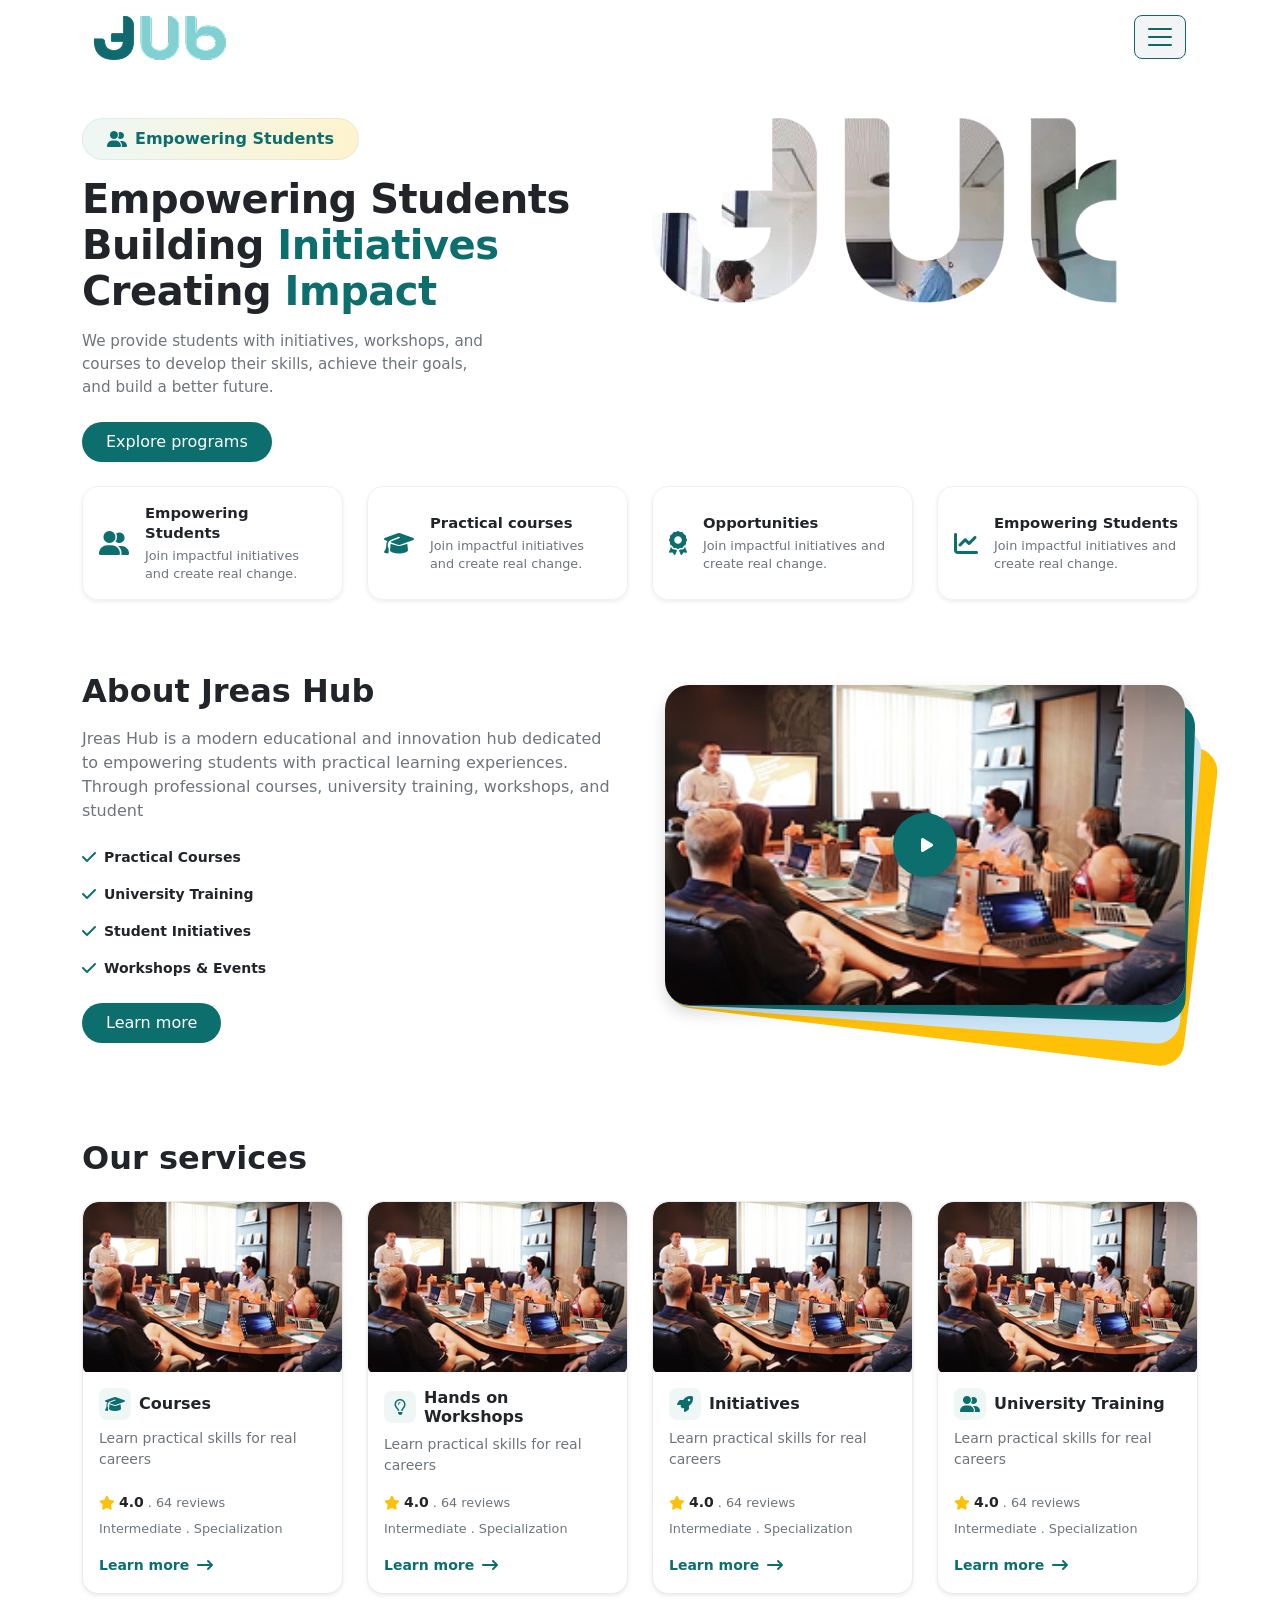
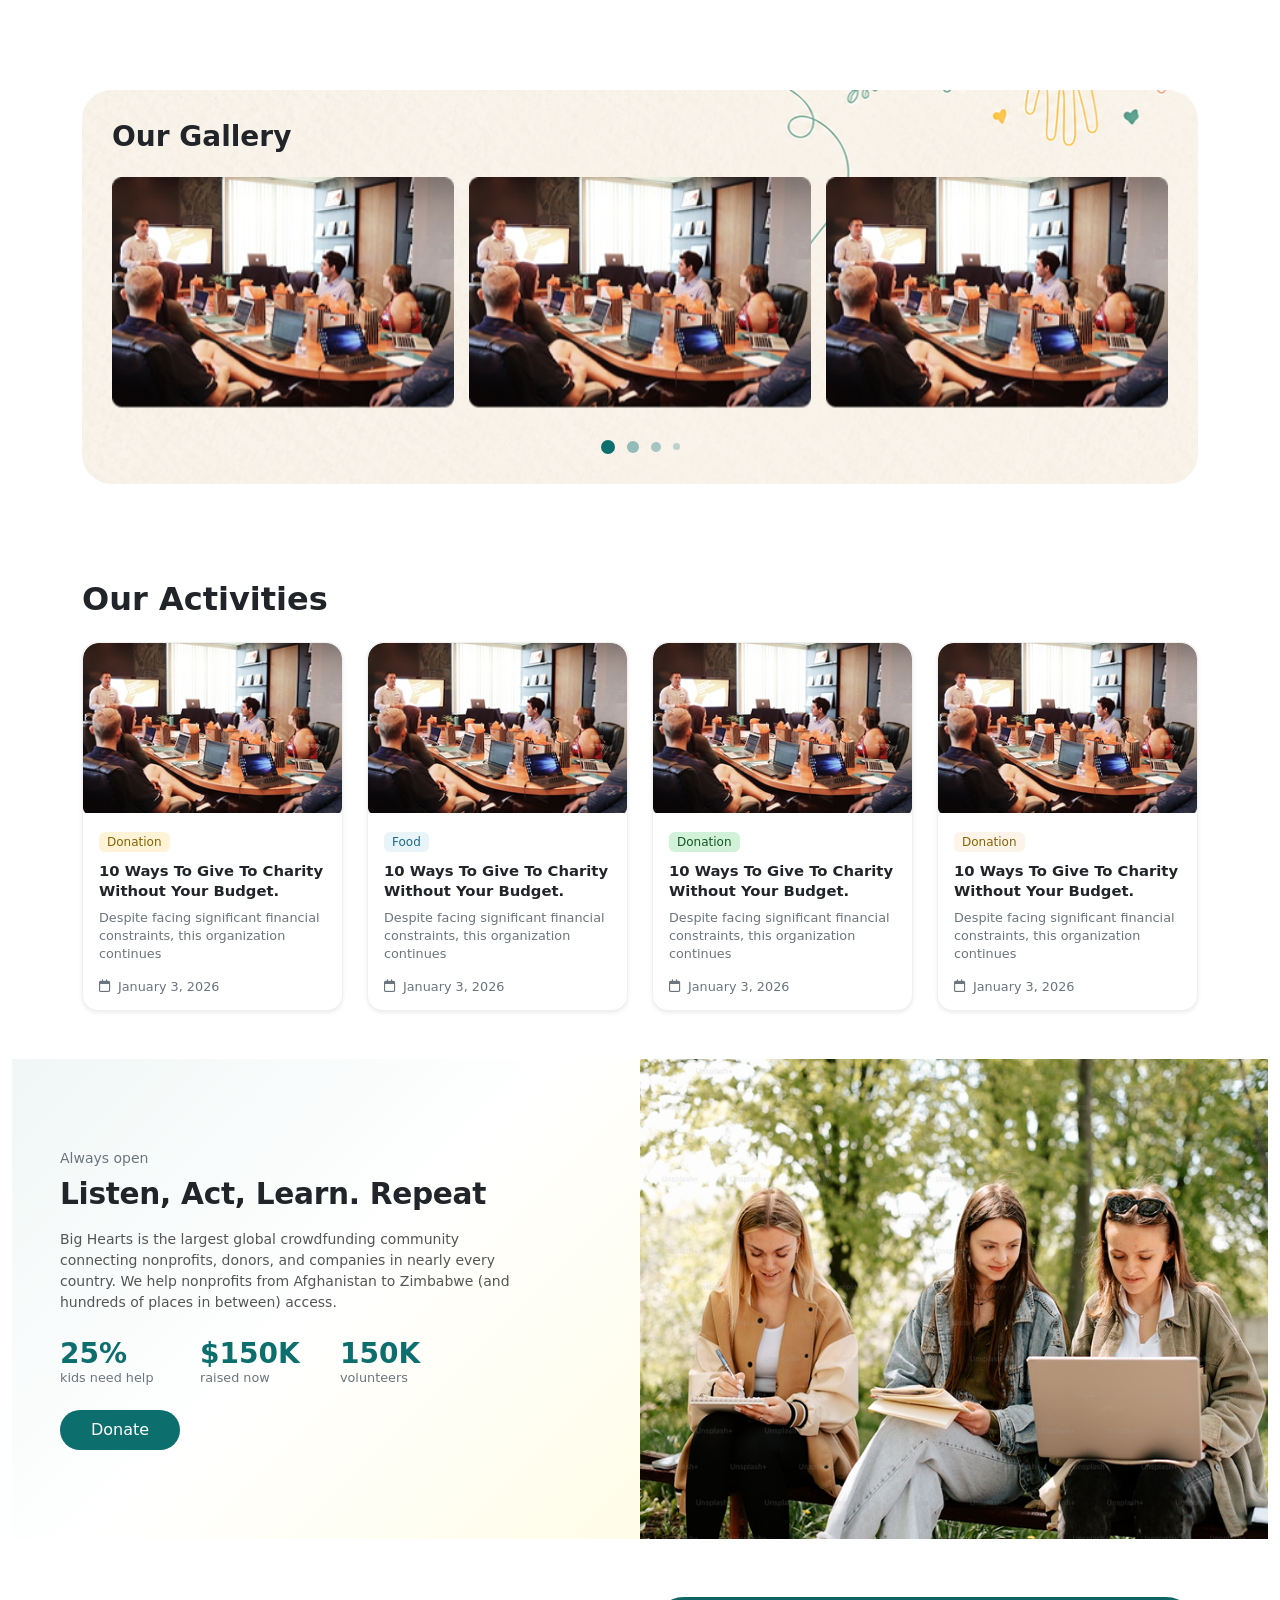
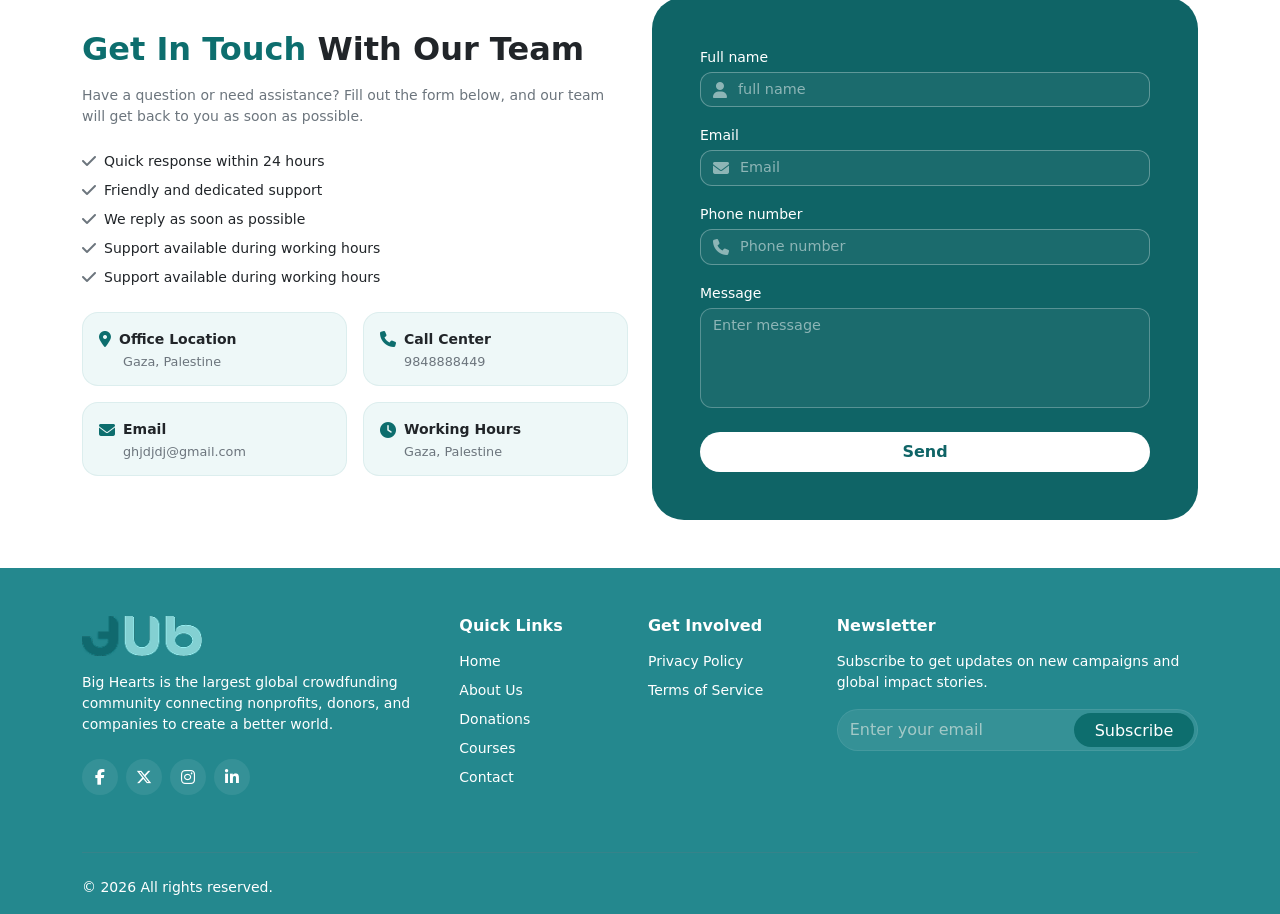
==== index.html @ 2fe85403 "last update now" ====
<!Doctype html>
<html>

<head>
	<title>JreasHub</title>
    <meta charset="utf-8">
    <link rel="stylesheet" href="https://cdnjs.cloudflare.com/ajax/libs/font-awesome/6.5.1/css/all.min.css" />
     <meta name="viewport"  content="width=device-width, initial-scale=1">
    <link rel="stylesheet" href="assets/css/bootstrap.min.css" type="text/css">
    	<link rel="stylesheet" href="assets/css/owl.carousel.min.css" type="text/css">

	<link rel="stylesheet" href="assets/css/style.css" type="text/css">

</head>

<body>
  <!-- back to top button-->
	<a class="backTop" href="##">
		<i class="fas fa-arrow-up"></i>
	</a>
  <!-- header Section -->
  <section class="header fixed-top ">
     <div class="container">
        <nav class="navbar navbar-expand-xxl navbar-dark">
          <div class="container-fluid">
            <a class="navbar-brand" href="index.html">
              <img src="assets/img/5 3.png" alt=""  class="d-inline-block align-text-top">
            </a>
            <button class="navbar-toggler" type="button" aria-label="Toggle navigation">
              <span class="navbar-toggler-icon"></span>
            </button>
            <div class="collapse navbar-collapse" id="navbarsExampleXxl">
              <ul class="navbar-nav m-auto mb-2 mb-xl-0">
                <li class="nav-item">
                  <a class="nav-link active" aria-current="page" href="index.html">Home</a>
                </li>
                <li class="nav-item">
                  <a class="nav-link" href="Donation.html">Donation</a>
                </li>
                <li class="nav-item dropdown">
                  <a 
                    class="nav-link dropdown-toggle custom-dropdown-toggle text-dark" 
                    href="#" 
                    id="servicesDropdown" 
                    role="button" 
                    data-bs-toggle="dropdown" 
                    aria-expanded="false"
                  >
                    Services
                    <i class="fa-solid fa-chevron-down ms-1 dropdown-icon" style="font-size: 0.8em;"></i>  
                  </a>
                  <ul class="dropdown-menu custom-dropdown-menu border-0 shadow-sm rounded-3" aria-labelledby="servicesDropdown">
                    <li><a class="dropdown-item py-2 px-3" href="cources.html">Courses</a></li>
                    <li><a class="dropdown-item py-2 px-3" href="workshops.html">Workshops</a></li>
                    <li><a class="dropdown-item py-2 px-3" href="university-training.html">University Training</a></li>
                    <li><a class="dropdown-item py-2 px-3" href="Initiatives.html">Initiatives</a></li>
                  </ul>
                </li>
                <li class="nav-item">
                  <a class="nav-link" href="About.html">About Us</a>
                </li>
                <li class="nav-item">
                  <a class="nav-link" href="Contact.html">Contact</a>
                </li>
              
              </ul>
              <div class=" nav-icon d-flex align-items-center justify-content-center gap-3">
        
                <div class="search-container position-relative d-flex align-items-center">
                  <input type="text" class="search-input-field form-control rounded-pill ps-3 pe-4" id="searchInputField" placeholder="Search...">
                  
                  <button class="search-action-btn border-0 shadow-none" id="searchTriggerBtn" type="button" aria-label="Search">
                    <i class="fa-solid fa-magnifying-glass"></i>
                  </button>
                </div>

                  <!-- lan -->
                  <div class="dropdown language-dropdown">
                    <button class="lang-action-btn border-0 shadow-none dropdown-toggle" type="button" id="languageDropdown" data-bs-toggle="dropdown" aria-expanded="false" aria-label="Change Language">
                      <i class="fa-solid fa-globe"></i>
                    </button>
                    <ul class="dropdown-menu custom-lang-menu border-0 shadow-sm rounded-3 mt-2" aria-labelledby="languageDropdown">
                      <li><a class="dropdown-item py-1 px-2 fs-9" href="#">English</a></li>
                      <li><a class="dropdown-item py-1 px-2 fs-9" href="#">العربية</a></li>
                    </ul>
                  </div>
                  <!-- login/signup -->
                  <a href="#" class="d-flex align-items-center gap-2 text-decoration-none text-dark ms-1 me-2">
                    <img src="assets/img/Ellipse 1.png" alt="User Profile" class="rounded-circle object-fit-cover" >
                    <span class="fw-medium small">Sign in</span>
                  </a>

                  <!-- (Donate Button) -->
                  <a href="#" class="btn btn-teal px-4 py-2 rounded-pill fw-medium">
                    Donate
                  </a>

                </div>
            </div>
          </div>
        </nav>
     </div>
  </section>
  <!-- header Section -->
  <!-- hero Section -->
  <section class="HeroSection" id="home">
    <div class="container mt-5">
      <div class="row">
          <div class="col-md-6">
            <div class="custom-badge d-inline-flex align-items-center gap-2 px-4 py-2 rounded-pill">
              <i class="fa-solid fa-user-group"></i>
              <span class="fw-semibold text-teal fs-6">Empowering Students</span>
            </div> 
            <h1 class="hero-title fw-bold text-dark mb-3 mt-3">
          Empowering Students <br />
          Building <span class="text-teal">Initiatives</span> <br />
          Creating <span class="text-teal">Impact</span>
        </h1> 
        <p class="hero-text text-muted mb-4 pe-lg-4">
          We provide students with initiatives, workshops, and courses to develop their skills, achieve their goals, and build a better future.
        </p>
        <a href="#" class="btn btn-teal px-4 py-2 rounded-pill fw-medium">
          Explore programs
        </a>
          </div>
          <div class="col-md-6">
            <img src="assets/img/imgHero.png" alt="" class="img-fluid">
          </div>
      </div>
    </div>
  </section>
  <!-- hero Section -->
  <!-- features -->
  <section class="features">
    <div class="container py-4">
      <div class="row">
        
        <!-- Card 1 -->
        <div class="col-12 col-sm-6 col-lg-3">
          <div class="feature-card d-flex align-items-center p-3 rounded-4 shadow-sm h-100">
            <div class="icon-wrapper me-3">
              <i class="fa-solid fa-user-group text-teal fs-4"></i>
            </div>
            <div>
              <h6 class="fw-bold mb-1 card-title text-dark">Empowering Students</h6>
              <p class="text-muted small mb-0 card-desc">Join impactful initiatives and create real change.</p>
            </div>
          </div>
        </div>

        <!-- Card 2 -->
        <div class="col-12 col-sm-6 col-lg-3">
          <div class="feature-card d-flex align-items-center p-3 rounded-4  shadow-sm h-100">
            <div class="icon-wrapper me-3">
              <i class="fa-solid fa-graduation-cap text-teal fs-4"></i>
            </div>
            <div>
              <h6 class="fw-bold mb-1 card-title text-dark">Practical courses</h6>
              <p class="text-muted small mb-0 card-desc">Join impactful initiatives and create real change.</p>
            </div>
          </div>
        </div>

        <!-- Card 3 -->
        <div class="col-12 col-sm-6 col-lg-3">
          <div class="feature-card d-flex align-items-center p-3 rounded-4  shadow-sm h-100">
            <div class="icon-wrapper me-3">
              <i class="fa-solid fa-award text-teal fs-4"></i>
            </div>
            <div>
              <h6 class="fw-bold mb-1 card-title text-dark">Opportunities</h6>
              <p class="text-muted small mb-0 card-desc">Join impactful initiatives and create real change.</p>
            </div>
          </div>
        </div>

        <!-- Card 4 -->
        <div class="col-12 col-sm-6 col-lg-3">
          <div class="feature-card d-flex align-items-center p-3 rounded-4  shadow-sm h-100">
            <div class="icon-wrapper me-3">
              <i class="fa-solid fa-chart-line text-teal fs-4"></i>
            </div>
            <div>
              <h6 class="fw-bold mb-1 card-title text-dark">Empowering Students</h6>
              <p class="text-muted small mb-0 card-desc">Join impactful initiatives and create real change.</p>
            </div>
          </div>
        </div>
      </div>
    </div>     
  </section>
  <!-- features -->
  <!--AboutJreas  -->
  <section class="AboutJreas py-5 ">
    <div class="container">
    <div class="row align-items-center gy-5">
      
      <div class="col-lg-6">
        <h2 class="fw-bold text-dark mb-3">About Jreas Hub</h2>
        <p class="text-muted mb-4 pe-lg-3 leading-relaxed">
          Jreas Hub is a modern educational and innovation hub dedicated to empowering students with practical learning experiences. Through professional courses, university training, workshops, and student
        </p>

        <div class="row g-3 mb-4">
          <div class="col-12 d-flex align-items-center gap-2">
            <i class="fa-solid fa-check text-teal"></i>
            <span class="fw-semibold text-dark small">Practical Courses</span>
          </div>
          <div class="col-12 d-flex align-items-center gap-2">
            <i class="fa-solid fa-check text-teal"></i>
            <span class="fw-semibold text-dark small">University Training</span>
          </div>
          <div class="col-12 d-flex align-items-center gap-2">
            <i class="fa-solid fa-check text-teal"></i>
            <span class="fw-semibold text-dark small">Student Initiatives</span>
          </div>
          <div class="col-12 d-flex align-items-center gap-2">
            <i class="fa-solid fa-check text-teal"></i>
            <span class="fw-semibold text-dark small">Workshops & Events</span>
          </div>
        </div>

        <!-- الزر الرئيسي -->
        <a href="#" class="btn btn-teal px-4 py-2 rounded-pill fw-medium">
          Learn more
        </a>
      </div>

      <div class="col-lg-6">
        <div class="video-stack-wrapper">
          <div class="stack-card stack-yellow"></div>
          <div class="stack-card stack-blue"></div>
          <div class="stack-card stack-teal"></div>
          
          <div class="main-video-card overflow-hidden shadow">
            <img src="assets/img/service.png" alt="About Jreas Hub Video" class="img-fluid w-100 h-100 object-fit-cover" />
            <button class="play-btn border-0 shadow" aria-label="Play Video">
              <i class="fa-solid fa-play text-white ms-1"></i>
            </button>
          </div>
        </div>
      </div>

    </div>
  </div>
  </section>
  <!--AboutJreas  -->
  <!--Servicess  -->
  <section class="Servicess py-5">
     <div class="container">
    <!-- عنوان القسم -->
    <h2 class="fw-bold text-dark mb-4">Our services</h2>

    <!-- شبكة الكروت (4 كروت متجاوبة) -->
    <div class="row g-4">
      
      <!-- Card 1 -->
      <div class="col-12 col-sm-6 col-lg-3">
        <div class="card service-card h-100 border-0 shadow-sm rounded-4 overflow-hidden">
          <div class="card-img-wrapper">
            <img src="assets/img/service.png" class="card-img-top" alt="Courses">
          </div>
          <div class="card-body p-3 d-flex flex-column">
            <div class="d-flex align-items-center gap-2 mb-2">
              <div class="icon-badge">
                <i class="fa-solid fa-graduation-cap text-teal"></i>
              </div>
              <h6 class="fw-bold mb-0 text-dark">Courses</h6>
            </div>
            <p class="text-muted small mb-3">Learn practical skills for real careers</p>
            
            <div class="mt-auto">
              <div class="d-flex align-items-center gap-1 mb-2">
                <i class="fa-solid fa-star text-warning small"></i>
                <span class="fw-bold small text-dark">4.0</span>
                <span class="text-muted extra-small">. 64 reviews</span>
              </div>
              <div class="text-muted extra-small mb-3">Intermediate . Specialization</div>
              <a href="#" class="learn-more-link text-teal fw-semibold text-decoration-none d-inline-flex align-items-center gap-2">
                Learn more <i class="fa-solid fa-arrow-right-long fs-6"></i>
              </a>
            </div>
          </div>
        </div>
      </div>

      <!-- Card 2 -->
      <div class="col-12 col-sm-6 col-lg-3">
        <div class="card service-card h-100 border-0 shadow-sm rounded-4 overflow-hidden">
          <div class="card-img-wrapper">
            <img src="assets/img/service.png" class="card-img-top" alt="Courses">
          </div>
          <div class="card-body p-3 d-flex flex-column">
            <div class="d-flex align-items-center gap-2 mb-2">
              <div class="icon-badge">
                <i class="fa-regular fa-lightbulb text-teal"></i>
              </div>
              <h6 class="fw-bold mb-0 text-dark">Hands on Workshops</h6>
            </div>
            <p class="text-muted small mb-3">Learn practical skills for real careers</p>
            
            <div class="mt-auto">
              <div class="d-flex align-items-center gap-1 mb-2">
                <i class="fa-solid fa-star text-warning small"></i>
                <span class="fw-bold small text-dark">4.0</span>
                <span class="text-muted extra-small">. 64 reviews</span>
              </div>
              <div class="text-muted extra-small mb-3">Intermediate . Specialization</div>
              <a href="#" class="learn-more-link text-teal fw-semibold text-decoration-none d-inline-flex align-items-center gap-2">
                Learn more <i class="fa-solid fa-arrow-right-long fs-6"></i>
              </a>
            </div>
          </div>
        </div>
      </div>

      <!-- Card 3 -->
      <div class="col-12 col-sm-6 col-lg-3">
        <div class="card service-card h-100 border-0 shadow-sm rounded-4 overflow-hidden">
          <div class="card-img-wrapper">
            <img src="assets/img/service.png" class="card-img-top" alt="Courses">
          </div>
          <div class="card-body p-3 d-flex flex-column">
            <div class="d-flex align-items-center gap-2 mb-2">
              <div class="icon-badge">
                <i class="fa-solid fa-rocket text-teal"></i>
              </div>
              <h6 class="fw-bold mb-0 text-dark">Initiatives</h6>
            </div>
            <p class="text-muted small mb-3">Learn practical skills for real careers</p>
            
            <div class="mt-auto">
              <div class="d-flex align-items-center gap-1 mb-2">
                <i class="fa-solid fa-star text-warning small"></i>
                <span class="fw-bold small text-dark">4.0</span>
                <span class="text-muted extra-small">. 64 reviews</span>
              </div>
              <div class="text-muted extra-small mb-3">Intermediate . Specialization</div>
              <a href="#" class="learn-more-link text-teal fw-semibold text-decoration-none d-inline-flex align-items-center gap-2">
                Learn more <i class="fa-solid fa-arrow-right-long fs-6"></i>
              </a>
            </div>
          </div>
        </div>
      </div>

      <!-- Card 4 -->
      <div class="col-12 col-sm-6 col-lg-3">
        <div class="card service-card h-100 border-0 shadow-sm rounded-4 overflow-hidden">
          <div class="card-img-wrapper">
            <img src="assets/img/service.png" class="card-img-top" alt="Courses">
          </div>
          <div class="card-body p-3 d-flex flex-column">
            <div class="d-flex align-items-center gap-2 mb-2">
              <div class="icon-badge">
                <i class="fa-solid fa-user-group text-teal"></i>
              </div>
              <h6 class="fw-bold mb-0 text-dark">University Training</h6>
            </div>
            <p class="text-muted small mb-3">Learn practical skills for real careers</p>
            
            <div class="mt-auto">
              <div class="d-flex align-items-center gap-1 mb-2">
                <i class="fa-solid fa-star text-warning small"></i>
                <span class="fw-bold small text-dark">4.0</span>
                <span class="text-muted extra-small">. 64 reviews</span>
              </div>
              <div class="text-muted extra-small mb-3">Intermediate . Specialization</div>
              <a href="#" class="learn-more-link text-teal fw-semibold text-decoration-none d-inline-flex align-items-center gap-2">
                Learn more <i class="fa-solid fa-arrow-right-long fs-6"></i>
              </a>
            </div>
          </div>
        </div>
      </div>

    </div>
  </div>
  </section>
  <!-- Servicess -->
  <!--  gallery-->
  <section class="gallery-section py-5">
    <div class="container">

      <!-- الحاوية الرئيسية ذات الخلفية الفاتحة والحواف الدائرية -->
      <div class="gallery-card-wrapper  position-relative overflow-hidden">
        
        <h3 class="fw-bold text-dark mb-4 position-relative z-1">Our Gallery</h3>
                    <div class="owl-carousel owl-theme">
      <div class="item"><h4>
                    <img src="assets/img/service.png" alt="Volunteers working" class="img-fluid w-100 h-100 object-fit-cover" />

      </h4></div>
      <div class="item"><h4>
                    <img src="assets/img/service.png" alt="Volunteers working" class="img-fluid w-100 h-100 object-fit-cover" />

      </h4></div>
      <div class="item"><h4>
                    <img src="assets/img/service.png" alt="Volunteers working" class="img-fluid w-100 h-100 object-fit-cover" />

      </h4></div>
      <div class="item"><h4>
                    <img src="assets/img/service.png" alt="Volunteers working" class="img-fluid w-100 h-100 object-fit-cover" />

      </h4></div>
    
  </div>
    

      </div>
    </div>
  </section>
  <!--  gallery-->
  <!--  activities-->
  <section class="activities-section py-5">
    <div class="container">
      <!-- عنوان القسم -->
      
      <h2 class="fw-bold text-dark mb-4">Our Activities</h2>

      <!-- شبكة الكروت (4 كروت متجاوبة) -->
      <div class="row g-4">
        
        <!-- Card 1 -->
        <div class="col-12 col-sm-6 col-lg-3">
          <div class="card activity-card h-100 border-0 shadow-sm rounded-4 overflow-hidden">
            <div class="card-img-wrapper">
              <img src="assets/img/service.png" class="card-img-top" alt="Donation Activity">
            </div>
            <div class="card-body p-3 d-flex flex-column">
              <!-- Badge -->
              <div class="mb-2">
                <span class="badge badge-yellow text-dark-yellow px-2 py-1 rounded-2">Donation</span>
              </div>
              <!-- Title -->
              <h6 class="fw-bold card-title text-dark mb-2">
                10 Ways To Give To Charity Without Your Budget.
              </h6>
              <!-- Description -->
              <p class="text-muted small card-desc mb-3">
                Despite facing significant financial constraints, this organization continues
              </p>
              <!-- Date -->
              <div class="mt-auto d-flex align-items-center gap-2 text-muted extra-small">
                <i class="fa-regular fa-calendar"></i>
                <span>January 3, 2026</span>
              </div>
            </div>
          </div>
        </div>

        <!-- Card 2 -->
        <div class="col-12 col-sm-6 col-lg-3">
          <div class="card activity-card h-100 border-0 shadow-sm rounded-4 overflow-hidden">
            <div class="card-img-wrapper">
              <img src="assets/img/service.png" class="card-img-top" alt="Donation Activity">
            </div>
            <div class="card-body p-3 d-flex flex-column">
              <!-- Badge -->
              <div class="mb-2">
                <span class="badge badge-blue text-dark-blue px-2 py-1 rounded-2">Food</span>
              </div>
              <!-- Title -->
              <h6 class="fw-bold card-title text-dark mb-2">
                10 Ways To Give To Charity Without Your Budget.
              </h6>
              <!-- Description -->
              <p class="text-muted small card-desc mb-3">
                Despite facing significant financial constraints, this organization continues
              </p>
              <!-- Date -->
              <div class="mt-auto d-flex align-items-center gap-2 text-muted extra-small">
                <i class="fa-regular fa-calendar"></i>
                <span>January 3, 2026</span>
              </div>
            </div>
          </div>
        </div>

        <!-- Card 3 -->
        <div class="col-12 col-sm-6 col-lg-3">
          <div class="card activity-card h-100 border-0 shadow-sm rounded-4 overflow-hidden">
            <div class="card-img-wrapper">
              <img src="assets/img/service.png" class="card-img-top" alt="Donation Activity">
            </div>
            <div class="card-body p-3 d-flex flex-column">
              <!-- Badge -->
              <div class="mb-2">
                <span class="badge badge-green text-dark-green px-2 py-1 rounded-2">Donation</span>
              </div>
              <!-- Title -->
              <h6 class="fw-bold card-title text-dark mb-2">
                10 Ways To Give To Charity Without Your Budget.
              </h6>
              <!-- Description -->
              <p class="text-muted small card-desc mb-3">
                Despite facing significant financial constraints, this organization continues
              </p>
              <!-- Date -->
              <div class="mt-auto d-flex align-items-center gap-2 text-muted extra-small">
                <i class="fa-regular fa-calendar"></i>
                <span>January 3, 2026</span>
              </div>
            </div>
          </div>
        </div>

        <!-- Card 4 -->
        <div class="col-12 col-sm-6 col-lg-3">
          <div class="card activity-card h-100 border-0 shadow-sm rounded-4 overflow-hidden">
            <div class="card-img-wrapper">
              <img src="assets/img/service.png" class="card-img-top" alt="Donation Activity">
            </div>
            <div class="card-body p-3 d-flex flex-column">
              <!-- Badge -->
              <div class="mb-2">
                <span class="badge badge-cream text-dark-yellow px-2 py-1 rounded-2">Donation</span>
              </div>
              <!-- Title -->
              <h6 class="fw-bold card-title text-dark mb-2">
                10 Ways To Give To Charity Without Your Budget.
              </h6>
              <!-- Description -->
              <p class="text-muted small card-desc mb-3">
                Despite facing significant financial constraints, this organization continues
              </p>
              <!-- Date -->
              <div class="mt-auto d-flex align-items-center gap-2 text-muted extra-small">
                <i class="fa-regular fa-calendar"></i>
                <span>January 3, 2026</span>
              </div>
            </div>
          </div>
        </div>
        <!--  -->

      </div>
    </div>
  </section>
  <!-- activities -->
  <!-- section -->
  <section class="banner-section overflow-hidden position-relative">
    <div class="container-fluid ">
      <div class="row g-0 align-items-stretch">
        
        <!-- النصف الأيسر: المحتوى والنصوص والتدرج -->
        <div class="col-lg-6 banner-content-side d-flex align-items-center">
          <div class="container-fluid px-md-5 py-5">
            <div class="banner-text-wrapper ms-lg-auto me-lg-5" style="max-width: 520px;">
              
              <span class="text-muted small fw-medium mb-2 d-block">Always open</span>
              
              <!-- Main Title -->
              <h2 class="fw-bold text-dark mb-3 banner-heading">
                Listen, Act, Learn. Repeat
              </h2>
              
              <p class="text-muted small mb-4 banner-desc">
                Big Hearts is the largest global crowdfunding community connecting nonprofits, donors, and companies in nearly every country. We help nonprofits from Afghanistan to Zimbabwe (and hundreds of places in between) access.
              </p>
              
              <!-- Counter / Stats Grid -->
              <div class="row g-3 mb-4 max-w-stats">
                <div class="col-4">
                  <h3 class="fw-bold text-teal mb-0">25%</h3>
                  <span class="text-muted extra-small">kids need help</span>
                </div>
                <div class="col-4">
                  <h3 class="fw-bold text-teal mb-0">$150K</h3>
                  <span class="text-muted extra-small">raised now</span>
                </div>
                <div class="col-4">
                  <h3 class="fw-bold text-teal mb-0">150K</h3>
                  <span class="text-muted extra-small">volunteers</span>
                </div>
              </div>
              
              <!-- Button -->
              <div>
                <a href="#" class="btn btn-teal px-4 py-2 rounded-pill fw-medium">
                  Donate
                </a>
              </div>

            </div>
          </div>
        </div>

        <!-- النصف الأيمن: الصورة بعرض وارتفاع كامل -->
        <div class="col-lg-6 banner-image-side">
          <img src="assets/img/Frame 1597883364.png" alt="Students learning together" class="img-fluid w-100 h-100 object-fit-cover" />
        </div>

      </div>
    </div>
  </section>
  <!-- section -->
  <!-- contact -->
  <section class="contact-section py-5">
    <div class="container">
      <div class="row align-items-stretch">
        
        <div class="col-lg-6 d-flex flex-column justify-content-center">
          <div>
            <!-- العنوان -->
            <h2 class="fw-bold text-dark mb-3">
              <span class="text-teal">Get In Touch</span> With Our Team
            </h2>
            <p class="text-muted small mb-4 pe-lg-3">
              Have a question or need assistance? Fill out the form below, and our team will get back to you as soon as possible.
            </p>

            <!-- قائمة المميزات مع علامة الصح -->
            <ul class="list-unstyled d-flex flex-column gap-2 mb-4">
              <li class="d-flex align-items-center gap-2 text-dark small fw-medium">
                <i class="fa-solid fa-check text-muted fs-6"></i> Quick response within 24 hours
              </li>
              <li class="d-flex align-items-center gap-2 text-dark small fw-medium">
                <i class="fa-solid fa-check text-muted fs-6"></i> Friendly and dedicated support
              </li>
              <li class="d-flex align-items-center gap-2 text-dark small fw-medium">
                <i class="fa-solid fa-check text-muted fs-6"></i> We reply as soon as possible
              </li>
              <li class="d-flex align-items-center gap-2 text-dark small fw-medium">
                <i class="fa-solid fa-check text-muted fs-6"></i> Support available during working hours
              </li>
              <li class="d-flex align-items-center gap-2 text-dark small fw-medium">
                <i class="fa-solid fa-check text-muted fs-6"></i> Support available during working hours
              </li>
            </ul>
          </div>

          <!-- بطاقات معلومات التواصل (2x2 Grid) -->
          <div class="row g-3">
            <!-- Office Location -->
            <div class="col-sm-6">
              <div class="contact-info-card p-3 rounded-4">
                <div class="d-flex align-items-center gap-2 mb-1">
                  <i class="fa-solid fa-location-dot text-teal"></i>
                  <span class="fw-bold text-dark small">Office Location</span>
                </div>
                <p class="text-muted extra-small mb-0 ms-4">Gaza, Palestine</p>
              </div>
            </div>

            <!-- Call Center -->
            <div class="col-sm-6">
              <div class="contact-info-card p-3 rounded-4">
                <div class="d-flex align-items-center gap-2 mb-1">
                  <i class="fa-solid fa-phone text-teal"></i>
                  <span class="fw-bold text-dark small">Call Center</span>
                </div>
                <p class="text-muted extra-small mb-0 ms-4">9848888449</p>
              </div>
            </div>

            <!-- Email -->
            <div class="col-sm-6">
              <div class="contact-info-card p-3 rounded-4">
                <div class="d-flex align-items-center gap-2 mb-1">
                  <i class="fa-solid fa-envelope text-teal"></i>
                  <span class="fw-bold text-dark small">Email</span>
                </div>
                <p class="text-muted extra-small mb-0 ms-4">ghjdjdj@gmail.com</p>
              </div>
            </div>

            <!-- Working Hours -->
            <div class="col-sm-6">
              <div class="contact-info-card p-3 rounded-4">
                <div class="d-flex align-items-center gap-2 mb-1">
                  <i class="fa-solid fa-clock text-teal"></i>
                  <span class="fw-bold text-dark small">Working Hours</span>
                </div>
                <p class="text-muted extra-small mb-0 ms-4">Gaza, Palestine</p>
              </div>
            </div>
          </div>

        </div>

        <div class="col-lg-6 row1">
          <div class="contact-form-wrapper p-4 p-md-5 rounded-5 h-100 d-flex flex-column justify-content-center">
            <form>
              
              <!-- Full Name -->
              <div class="mb-3">
                <label class="form-label text-white small mb-1">Full name</label>
                <div class="input-group custom-input-group">
                  <span class="input-group-text bg-transparent border-0 text-white-50 pe-0">
                    <i class="fa-solid fa-user"></i>
                  </span>
                  <input type="text" class="form-control custom-input" placeholder="full name">
                </div>
              </div>

              <!-- Email -->
              <div class="mb-3">
                <label class="form-label text-white small mb-1">Email</label>
                <div class="input-group custom-input-group">
                  <span class="input-group-text bg-transparent border-0 text-white-50 pe-0">
                    <i class="fa-solid fa-envelope"></i>
                  </span>
                  <input type="email" class="form-control custom-input" placeholder="Email">
                </div>
              </div>

              <!-- Phone Number -->
              <div class="mb-3">
                <label class="form-label text-white small mb-1">Phone number</label>
                <div class="input-group custom-input-group">
                  <span class="input-group-text bg-transparent border-0 text-white-50 pe-0">
                    <i class="fa-solid fa-phone"></i>
                  </span>
                  <input type="tel" class="form-control custom-input" placeholder="Phone number">
                </div>
              </div>

              <!-- Message -->
              <div class="mb-4">
                <label class="form-label text-white small mb-1">Message</label>
                <textarea class="form-control custom-input custom-textarea" rows="4" placeholder="Enter message"></textarea>
              </div>

              <!-- Send Button -->
              <button type="submit" class="btn btn-send w-100 rounded-pill py-2 fw-semibold">
                Send
              </button>

            </form>
          </div>
        </div>

      </div>
    </div>
  </section>
  <!-- contact -->
  <!-- footer -->
  <footer class="footer-section bg-dark-teal text-white pt-5 pb-3">
    <div class="container">
      <div class="row g-3 mb-5">
        
        <!-- العمود الأول: اللوجو والوصف -->
        <div class="col-lg-4 col-md-6">
          <div class="footer-brand mb-3 d-flex align-items-center gap-2">
            <img src="assets/img/5 3.png" alt="Pan Logo" height="40" class="object-fit-contain">
          </div>
          <p class="text-light-teal small mb-4 pe-lg-3">
            Big Hearts is the largest global crowdfunding community connecting nonprofits, donors, and companies to create a better world.
          </p>
          <!-- وسائل التواصل الاجتماعي -->
          <div class="d-flex gap-2">
            <a href="#" class="social-icon-btn"><i class="fa-brands fa-facebook-f"></i></a>
            <a href="#" class="social-icon-btn"><i class="fa-brands fa-x-twitter"></i></a>
            <a href="#" class="social-icon-btn"><i class="fa-brands fa-instagram"></i></a>
            <a href="#" class="social-icon-btn"><i class="fa-brands fa-linkedin-in"></i></a>
          </div>
        </div>

        <!-- العمود الثاني: روابط سريعة -->
        <div class="col-lg-2 col-md-6 col-6">
          <h5 class="fw-bold mb-3 text-white fs-6">Quick Links</h5>
          <ul class="list-unstyled footer-links small">
            <li class="mb-2"><a href="#">Home</a></li>
            <li class="mb-2"><a href="#">About Us</a></li>
            <li class="mb-2"><a href="#">Donations</a></li>
            <li class="mb-2"><a href="#">Courses</a></li>
            <li class="mb-2"><a href="#">Contact</a></li>
          </ul>
        </div>

        <!-- العمود الثالث: حملات التبرع / الدعم -->
        <div class="col-lg-2 col-md-6 col-6">
          <h5 class="fw-bold mb-3 text-white fs-6">Get Involved</h5>
          <ul class="list-unstyled footer-links small">
            <li class="mb-2"><a href="#">Privacy Policy</a></li>
            <li class="mb-2"><a href="#">Terms of Service</a></li>
          </ul>
        </div>

        <!-- العمود الرابع: النشرة البريدية -->
        <div class="col-lg-4 col-md-6">
          <h5 class="fw-bold mb-3 text-white fs-6">Newsletter</h5>
          <p class="text-light-teal small mb-3">
            Subscribe to get updates on new campaigns and global impact stories.
          </p>
          <form class="newsletter-form position-relative">
            <div class="input-group">
              <input type="email" class="form-control rounded-pill pe-5 py-2 small" placeholder="Enter your email" required>
              <button class="btn btn-teal rounded-pill position-absolute end-0 top-0 bottom-0 m-1 px-3" type="submit">
                Subscribe
              </button>
            </div>
          </form>
        </div>

      </div>

      <hr class="border-secondary opacity-25 my-4">

      <!-- شريط الحقوق السفلي -->
      <div class="row align-items-center small text-light-teal">
        <div class="col-md-6 text-center text-md-start mb-2 mb-md-0">
          &copy; 2026 All rights reserved.
        </div>
      </div>
    </div>
  </footer>
  <!-- footer -->
	<script src="assets/js/jquery3.3.1.js"></script>
	<script src="assets/js/bootstrap.min.js"></script>
  <script src="assets/js/owl.carousel.min.js"></script>
	<script src="assets/js/main.js"></script>
  <script src="assets/js/jquery3.3.1.js"></script>
<!-- 2. Bootstrap 5 Bundle CDN (يحل مشكلة الـ Popper نهائياً ويشغل الـ Dropdown) -->
<script src="https://cdn.jsdelivr.net/npm/bootstrap@5.3.3/dist/js/bootstrap.bundle.min.js"></script>

<!-- 3. ملفك الشخصي مع حماية تحميل العناصر -->
</body>

</html>
---- assets/css/style.css ----
body{
    direction: ltr;
     }
/* .bg-dark {
    --bs-bg-opacity: 1;
    background-color: rgba(var(--bs-dark-rgb), var(--bs-bg-opacity)) !important;
} */
 :root {
  --teal-color: #0d6e6e;
  --teal-hover: #0a5656;
  --sky-blue: #cbe5f7;
  --accent-yellow: #ffc107;
}
 .header .logo img{
    height:35px;
    width: 100px;
 }
 header .nav-icon  img{
  width:27 !important;
  height:27 !important;
 }
 .nav-icon button i{
  color:#1d1d1d;
 }
 
 .navbar-dark .navbar-nav a.nav-link {
    color: #000000;
    font-size: 16px;
    padding: 10px 20px;
    font-weight: normal;
 }
.navbar-dark .navbar-nav a.active{
 color:#10696E;
 font-weight:bold;
  }
  .dropdown-menu .dropdown-item {
  font-size: 0.9rem;
  transition: all 0.2s ease;
}

.dropdown-menu .dropdown-item:hover {
  background-color: #f8f9fa;
  color: var(--teal-brand, #0d6e6e);
}

.dropdown-menu .dropdown-item.text-danger:hover {
  background-color: #fff5f5;
  color: #dc3545 !important;
}.dropdown-menu {
  z-index: 1050 !important;
}
  /* الأيقونات */
.icon-btn:hover {
  color: var(--teal-brand) !important;
}

/* زر التبرع */
.btn-teal {
  background-color: var(--teal-brand);
  color: #ffffff;
  border: none;
  transition: background-color 0.2s ease, transform 0.2s ease;
}

.btn-teal:hover {
  background-color: var(--teal-hover);
  color: #ffffff;
}

/* ضبط السهم الخاص بـ Dropdown */
.dropdown-toggle::after {
  vertical-align: middle;
  margin-left: 0.3em;
}

.custom-badge {
  color: #0d6e6e;
}
.custom-badge {
  background: linear-gradient(90deg, #eef7f6 0%, #fef3cd 100%);
  border: 1px solid rgba(13, 110, 110, 0.08); /* إطار خفيف جداً لزيادة الوضوح */
}
.custom-badge i{
  color: #0d6e6e;
}

.HeroSection{
  padding-top:70px;
}
.HeroSection img{width:100%}
.hero-title {
  font-size: 68px;
  line-height: 1.15;
  letter-spacing: -0.5px;
}
.hero-title span {
  color:#10696E
}
.hero-text {
  font-size: 0.95rem;
  max-width: 440px;
  line-height: 1.5;
  color:#000000;
}

/* تنسيق الزر */
.btn-teal {
  background-color: #10696E;
  color: #ffffff;
  border: none;
  transition: all 0.3s ease;
}

.btn-teal:hover {
  background-color: #10696E;
  color: #ffffff;
}

/* تنسيقات البطاقة وإظهار الحدود الخفيفة */
.feature-card {
  border: 1px solid rgba(0, 0, 0, 0.06);
  transition: transform 0.2s ease, box-shadow 0.2s ease;
}

.feature-card:hover {
  transform: translateY(-2px);
  box-shadow: 0 8px 20px rgba(0, 0, 0, 0.06) !important;
}

/* أحجام الخطوط والتنسيقات الدقيقة */
.card-title {
  font-size: 0.95rem;
  line-height: 1.2;
}

.card-desc {
  font-size: 0.8rem;
  color: #6c757d;
  line-height: 1.35;
}

.icon-wrapper {
  display: flex;
  align-items: center;
  justify-content: center;
  flex-shrink: 0;
  color: #10696E;
}

/*  */
/* 

/* */ 
/* -------------------------------------------------- */
/* طبقات الخلفية المائلة المكدسة (Stacked Cards) */
/* -------------------------------------------------- */
.video-stack-wrapper {
  position: relative;
  width: 100%;
  max-width: 520px;
  margin: 0 auto;
  padding-bottom: 25px; /* لإتاحة مساحة لبروز الطبقات في الأسفل */
}

/* التنسيق الموحد لجميع الطبقات */
.stack-card, 
.main-video-card {
  border-radius: 24px;
  height: 320px;
}

.stack-card {
  position: absolute;
  top: 0;
  left: 0;
  width: 100%;
  transition: transform 0.3s ease;
}

/* الطبقة 1: الصفراء (الأبعد للخلف) */
.stack-yellow {
  background-color: var(--accent-yellow);
  transform: rotate(7deg) scale(1);
  transform-origin: bottom left;
  z-index: 1;
}

/* الطبقة 2: السماوية */
.stack-blue {
  background-color: var(--sky-blue);
  transform: rotate(4.5deg) scale(0.99);
  transform-origin: bottom left;
  z-index: 2;
}

/* الطبقة 3: الجنزاري/التيل */
.stack-teal {
  background-color: var(--teal-color);
  transform: rotate(2deg);
  transform-origin: bottom left;
  z-index: 3;
}

/* البطاقة الرئيسية المحتوية على الصورة */
.main-video-card {
  position: relative;
  z-index: 4;
  background-color: #f8f9fa;
}

/* زر الـ Play المتركز بالمنتصف */
.play-btn {
  position: absolute;
  top: 50%;
  left: 50%;
  transform: translate(-50%, -50%);
  width: 64px;
  height: 64px;
  border-radius: 50%;
  background-color: var(--teal-color);
  display: flex;
  align-items: center;
  justify-content: center;
  cursor: pointer;
  transition: transform 0.2s ease, background-color 0.2s ease;
}

.play-btn:hover {
  transform: translate(-50%, -50%) scale(1.1);
  background-color: var(--teal-hover);
}

/* استجابة الشاشات الصغيرة (Responsive) */
@media (max-width: 576px) {
  .stack-card, 
  .main-video-card {
    height: 240px;
    border-radius: 18px;
  }
  .play-btn {
    width: 50px;
    height: 50px;
  }
}


.text-teal {
  color: var(--teal-color) !important;
}

/*  */
/*  */
.service-card {
  border: 1px solid rgba(0, 0, 0, 0.08) !important;
  transition: transform 0.25s ease, box-shadow 0.25s ease;
}

.service-card:hover {
  transform: translateY(-4px);
  box-shadow: 0 12px 24px rgba(0, 0, 0, 0.08) !important;
}

/* ضبط ارتفاع الصورة وحوافها الدائرية من الأعلى */
.card-img-wrapper {
  height: 180px;
  overflow: hidden;
  border-top-left-radius: 1rem;
  border-top-right-radius: 1rem;
}

.card-img-wrapper img {
  width: 100%;
  height: 100%;
  object-fit: cover;
}

.icon-badge {
  width: 32px;
  height: 32px;
  border-radius: 8px;
  background-color: #eef7f6;
  display: flex;
  align-items: center;
  justify-content: center;
  flex-shrink: 0;
}

.extra-small {
  font-size: 0.75rem;
}

/* رابط Learn more والأسهم */
.learn-more-link {
  font-size: 0.875rem;
  transition: color 0.2s ease;
}

.learn-more-link i {
  transition: transform 0.2s ease;
}

.learn-more-link:hover i {
  transform: translateX(4px);
}
/*  */
/* 

*/
/* الألوان الأساسية */
:root {
  --gallery-bg: #fdf8f4; /* لون الخلفية الناعم الكريت/البيج */
  --teal-color: #0d6e6e;
  --dot-inactive: #a8d5d5;
}

/* تنسيق الحاوية الرئيسية للقسم */
.gallery-card-wrapper {
  background-image: url('../img/back.png'); 
  background-size: cover;      
  background-position: center;  
  background-repeat: no-repeat;
  border-radius:30px;
  padding:30px;}

/* الرسمة التجريدية في الزاوية العلوية اليمنى */
.gallery-bg-pattern {
  position: absolute;
  top: 0;
  right: 0;
  width: 280px;
  pointer-events: none;
  z-index: 0;
}

/* ضبط حجم وتناسب صندوق الصور */
.gallery-img-box {
  height: 280px;
  transition: transform 0.3s ease, box-shadow 0.3s ease;
}

.gallery-img-box:hover {
  transform: translateY(-4px);
  box-shadow: 0 10px 20px rgba(0, 0, 0, 0.08) !important;
}

/* نقاط الترقيم (Carousel Dots) */
.gallery-dots .dot {
  width: 8px;
  height: 8px;
  border-radius: 50%;
  background-color: var(--dot-inactive);
  cursor: pointer;
  transition: all 0.3s ease;
}

.gallery-dots .dot.active {
  background-color: var(--teal-color);
  width: 10px;
  height: 10px;
}

/* استجابة الشاشات الصغيرة (Responsive) */
@media (max-width: 767px) {
  .gallery-img-box {
    height: 220px;
  }
}

/* تنسيقات البطاقة والحدود */
.activity-card {
  border: 1px solid rgba(0, 0, 0, 0.06) !important;
  transition: transform 0.25s ease, box-shadow 0.25s ease;
}

.activity-card:hover {
  transform: translateY(-4px);
  box-shadow: 0 12px 24px rgba(0, 0, 0, 0.08) !important;
}

/* ضبط ارتفاع وتغطية الصور */
.card-img-wrapper {
  height: 170px;
  overflow: hidden;
}

.card-img-wrapper img {
  width: 100%;
  height: 100%;
  object-fit: cover;
}

/* أحجام وتنسيقات النصوص */
.card-title {
  font-size: 0.925rem;
  line-height: 1.35;
}

.card-desc {
  font-size: 0.8rem;
  line-height: 1.4;
  color: #6c757d;
}

.extra-small {
  font-size: 0.75rem;
}

/* -------------------------------------------------- */
/* ألوان البادجات المتنوعة (Soft Badges) */
/* -------------------------------------------------- */
.badge {
  font-weight: 500;
  font-size: 0.75rem;
}

/* أصفر خفيف */
.badge-yellow {
  background-color: #fef3d6;
}
.text-dark-yellow {
  color: #856404;
}

/* أزرق خفيف */
.badge-blue {
  background-color: #e8f4f8;
}
.text-dark-blue {
  color: #1d6a8a;
}

/* أخضر خفيف */
.badge-green {
  background-color: #d1f2d9;
}
.text-dark-green {
  color: #155724;
}

/* كريمي/بيج خفيف */
.badge-cream {
  background-color: #fcf4e8;
}

/*  */
/*  */
:root {
  --teal-color: #0d6e6e;
  --teal-hover: #0a5656;
}

.text-teal {
  color: var(--teal-color) !important;
}

.btn-teal {
  background-color: var(--teal-color);
  color: #ffffff;
  border: none;
  min-width: 120px;
  transition: all 0.3s ease;
}

.btn-teal:hover {
  background-color: var(--teal-hover);
  color: #ffffff;
}

/* -------------------------------------------------- */
/* التدرج الخلفي الهادئ للجانب الأيسر */
/* -------------------------------------------------- */
.banner-content-side {
  background: linear-gradient(135deg, #f0f7f6 0%, #ffffff 50%, #fffde8 100%);
  min-height: 450px;
}

.banner-heading {
  font-size: 1.85rem;
  letter-spacing: -0.3px;
}

.banner-desc {
  line-height: 1.5;
  color: #555555 !important;
  max-width: 480px;
}

.extra-small {
  font-size: 0.75rem;
  line-height: 1.2;
  display: block;
}

.max-w-stats {
  max-width: 420px;
}

/* رسم الأيادي التجريدية بالزاوية */
.top-left-pattern {
  top: 10px;
  left: 10px;
  width: 90px;
  opacity: 0.7;
}

/* ضبط ارتفاع الصورة في الشاشات الكبيرة */
.banner-image-side {
  height: 480px;
}

.banner-image-side img {
  object-position: center;
}

/* responsive */
@media (max-width: 991px) {
  .banner-image-side {
    height: 320px;
  }
  .banner-content-side {
    min-height: auto;
  }
}
:root {
  --teal-dark: #0f6466;      /* اللون الأخضر التيل الداكن للنموذج */
  --teal-light: #eef8f8;     /* لون خلفية كروت المعلومات الفاتحة */
  --teal-brand: #0d6e6e;     /* لون العناوين والأيقونات */
}

.text-teal {
  color: var(--teal-brand) !important;
}

.extra-small {
  font-size: 0.8rem;
}

/* بطاقات المعلومات الفاتحة */
.contact-info-card {
  background-color: var(--teal-light);
  border: 1px solid rgba(13, 110, 110, 0.08);
  transition: transform 0.2s ease;
}

.contact-info-card:hover {
  transform: translateY(-2px);
}

/* خلفية النموذج الجانبي الداكنة */
.contact-form-wrapper {
  background-color: var(--teal-dark);
}

/* تنسيق حقول الإدخال والأيقونات بالداخل */
.custom-input-group {
  background-color: rgba(255, 255, 255, 0.05);
  border: 1px solid rgba(255, 255, 255, 0.3);
  border-radius: 12px;
  overflow: hidden;
  transition: border-color 0.2s ease;
}

.custom-input-group:focus-within {
  border-color: #ffffff;
}

.custom-input {
  background-color: transparent !important;
  border: none !important;
  color: #ffffff !important;
  box-shadow: none !important;
  font-size: 0.9rem;
}

.custom-input::placeholder {
  color: rgba(255, 255, 255, 0.5) !important;
}

/* حقل الـ Textarea الخاص بالرسالة */
.custom-textarea {
  background-color: rgba(255, 255, 255, 0.05) !important;
  border: 1px solid rgba(255, 255, 255, 0.3) !important;
  border-radius: 12px !important;
  resize: none;
}

.custom-textarea:focus {
  border-color: #ffffff !important;
}

/* زر Send الأبيض */
.btn-send {
  background-color: #ffffff;
  color: var(--teal-dark);
  border: none;
  transition: background-color 0.2s ease, transform 0.2s ease;
}

.btn-send:hover {
  background-color: #f0f0f0;
  color: var(--teal-dark);
  transform: translateY(-1px);
}

/* Container styling for dots */
.owl-dots {
  display: flex !important;
  align-items: center;
  justify-content: center;
  gap: 12px;
  margin-top: 25px;
}

/* Base style for all dots */
.owl-dots .owl-dot {
  border: none !important;
  border-radius: 50% !important;
  outline: none !important;
  padding: 0 !important;
  transition: all 0.3s ease-in-out;
  background-color: #81b2b2 !important; /* اللون الباهت للنقاط العادية */
}

/* 1. النقطة النشطة (الكبيرة والداكنة) */
.owl-dots .owl-dot.active {
  width: 14px !important;
  height: 14px !important;
  background-color: #0d6e6e !important; /* اللون الداكن */
  opacity: 1 !important;
}

/* 2. النقطة الثانية (الحجم المتوسط) */
.owl-dots .owl-dot:nth-child(2) {
  width: 12px !important;
  height: 12px !important;
  opacity: 0.85 !important;
}

/* 3. النقطة الثالثة (الحجم الأصغر قليلاً) */
.owl-dots .owl-dot:nth-child(3) {
  width: 10px !important;
  height: 10px !important;
  opacity: 0.7 !important;
}

/* 4. النقطة الرابعة وما بعدها (الصغيرة جداً) */
.owl-dots .owl-dot:nth-child(n+4) {
  width: 7px !important;
  height: 7px !important;
  opacity: 0.5 !important;
}
/* ألوان الفوتر والروابط */
.bg-dark-teal {
  background-color: #24888e;
}
.text-light-teal {
  color: #ffffff !important;
}

/* تنسيق الروابط عند الحوم (Hover) */
.footer-links a {
  color: #ffffff !important;
  text-decoration: none;
  transition: color 0.2s ease-in-out, padding-left 0.2s ease-in-out;
  display: inline-block;
}

.footer-links a:hover {
  color: #ffffff;
  padding-left: 4px;
}

/* أزرار التواصل الاجتماعي */
.social-icon-btn {
  width: 36px;
  height: 36px;
  background-color: rgba(255, 255, 255, 0.08);
  color: #ffffff;
  border-radius: 50%;
  display: flex;
  align-items: center;
  justify-content: center;
  text-decoration: none;
  transition: all 0.3s ease;
}

.social-icon-btn:hover {
  background-color: #0d6e6e;
  color: #ffffff;
  transform: translateY(-3px);
}

/* مدخل النشرة البريدية */
.newsletter-form .form-control {
  background-color: rgba(255, 255, 255, 0.08);
  border: 1px solid rgba(255, 255, 255, 0.15);
  color: #ffffff;
}

.newsletter-form .form-control::placeholder {
  color: #a3c9c7;
}

.newsletter-form .form-control:focus {
  background-color: rgba(255, 255, 255, 0.12);
  border-color: #0d6e6e;
  box-shadow: none;
  color: #ffffff;
}
/* Container Layout */
.custom-select-container {
  display: flex;
  flex-direction: column;
  gap: 6px;
  width: 100%;
  max-width: 320px;
}

/* Optional Label Styling */
.select-label {
  font-size: 0.875rem;
  font-weight: 600;
  color: #374151;
}

/* Relative Wrapper for Custom SVG Arrow Placement */
.select-wrapper {
  position: relative;
  display: flex;
  align-items: center;
}

/* Custom Dropdown Arrow Icon */
.select-wrapper::after {
  content: "";
  position: absolute;
  right: 16px;
  width: 12px;
  height: 8px;
  background-image: url("data:image/svg+xml,%3Csvg xmlns='http://www.w3.org/2000/svg' viewBox='0 0 16 10'%3E%3Cpath fill='%230d6e6e' d='M8 10L0 0h16z'/%3E%3C/svg%3E");
  background-repeat: no-repeat;
  background-size: contain;
  pointer-events: none; /* Allows clicks to target the select element */
  transition: transform 0.2s ease-in-out;
}

/* Arrow Flip Effect when Active/Focused */
.select-wrapper:focus-within::after {
  transform: rotate(180deg);
}

/* Main <select> Styling */
select.custom-select {
  width: 100%;
  padding: 12px 40px 12px 16px; /* Extra padding-right prevents text overlapping the arrow */
  font-size: 0.95rem;
  font-weight: 500;
  color: #1f2937;
  background-color: #ffffff;
  border: 1.5px solid #d1d5db;
  border-radius: 8px;
  outline: none;
  cursor: pointer;
  
  /* Reset Default Native Browser Arrows */
  appearance: none;
  -webkit-appearance: none;
  -moz-appearance: none;
  
  transition: border-color 0.2s ease, box-shadow 0.2s ease;
}

/* Hover State */
select.custom-select:hover {
  border-color: #0d6e6e;
}

/* Focus State */
select.custom-select:focus {
  border-color: #0d6e6e;
  box-shadow: 0 0 0 4px rgba(13, 110, 110, 0.15);
}

/* Option List Items */
select.custom-select option {
  padding: 10px;
  background-color: #ffffff;
  color: #1f2937;
}

select.custom-select option:disabled {
  color: #9ca3af;
}
.dropdown-toggle::after {
    display:none;
}




.search-container {
  display: inline-flex;
  align-items: center;
}

.search-action-btn {
  width: 40px;
  height: 40px;
  border-radius: 50%;
  background-color: #f3f4f6;
  color: #4b5563;
  display: inline-flex;
  align-items: center;
  justify-content: center;
  transition: all 0.3s ease;
  cursor: pointer;
  z-index: 2;
}

.search-action-btn:hover {
  background-color: #0d6e6e;
  color: #ffffff;
}

.search-input-field {
  position: absolute;
  right: 0;
  width: 0;
  height: 40px;
  opacity: 0;
  visibility: hidden;
  transition: all 0.4s cubic-bezier(0.4, 0, 0.2, 1);
  border: 1.5px solid #0d6e6e;
  padding-right: 45px !important;
  font-size: 0.9rem;
  box-shadow: none !important;
  background-color: #ffffff;
}

.search-input-field.active {
  width: 240px;
  opacity: 1;
  visibility: visible;
}

/* تنسيقات القائمة عندما تكون في وضع الموبايل/الريسبونسيف */
@media (max-width: 1399.5px) { /* شاشات أقل من الـ XXL */
  .navbar-collapse {
    background-color: #ffffff; /* خلفية بيضاء واضحة للقائمة المنسدلة */
    position: absolute;
    top: 100%; /* تظهر تماماً تحت الـ Navbar الرئيسي */
    left: 0;
    width: 100%;
    padding: 20px;
    box-shadow: 0 15px 30px rgba(0, 0, 0, 0.08); /* ظل قوي لفصل القائمة عن محتوى الموقع */
    border-bottom: 3px solid #146666; /* خط تراكواز أنيق أسفل القائمة */
    border-radius: 0 0 16px 16px; /* حواف دافئة من الأسفل */
    max-height: 80vh; /* لضمان عدم خروج القائمة عن طول الشاشة */
    overflow-y: auto; /* إضافة سكرول داخلي إذا كانت العناصر كثيرة */
  }

  /* ترتيب العناصر داخل القائمة بشكل عمودي وأنيق */
  .navbar-nav {
    align-items: flex-start !important;
    gap: 12px !important;
    width: 100%;
    margin-bottom: 15px !important;
  }

  /* تنسيق الروابط داخل القائمة المتنقلة */
  .navbar-nav .nav-link {
    padding: 8px 12px;
    border-radius: 8px;
    width: 100%;
    transition: background-color 0.2s ease;
  }

  .navbar-nav .nav-link:hover {
    background-color: #f3f4f6;
    color: #146666 !important;
  }

  /* تنسيق قسم الأيقونات والأزرار (بحث، لغة، تسجيل دخول، تبرع) في الموبايل */
  .nav-icon {
    flex-direction: column;
    align-items: stretch !important;
    gap: 12px !important;
    width: 100%;
    padding-top: 15px;
    border-top: 1px solid #e5e7eb; /* خط فاصل بين الروابط والأزرار */
 
  }
  .hero-title {
    font-size: 40px;
    line-height: 1.15;
  }

  .nav-icon .btn-teal,
  .nav-icon a.d-flex {
    width: 100%;
    justify-content: center;
  }
}/* تنسيق زر الـ 3 شرطات (Navbar Toggler) */
.navbar-toggler {
  border: 1.5px solid #146666 !important; /* إطار بنفس لون التراكواز الأساسي */
  background-color: #f3f4f6 !important; /* خلفية خفيفة ومرتبة للزر */
  padding: 6px 10px !important;
  border-radius: 8px !important;
  transition: all 0.3s ease;
  box-shadow: none !important;
}

/* تغيير لون الشرطات الداخلية للزر (تغيير لون الأيقونة الافتراضية) */
.navbar-toggler-icon {
  background-image: url("data:image/svg+xml,%3csvg xmlns='http://www.w3.org/2000/svg' viewBox='0 0 30 30'%3e%3cpath stroke='%23146666' stroke-linecap='round' stroke-miterlimit='10' stroke-width='2' d='M4 7h22M4 15h22M4 23h22'/%3e%3c/svg%3e") !important;
}

/* تأثير عند المرور أو الضغط على الزر */
.navbar-toggler:hover {
  background-color: #146666 !important;
}

.navbar-toggler:hover .navbar-toggler-icon {
  background-image: url("data:image/svg+xml,%3csvg xmlns='http://www.w3.org/2000/svg' viewBox='0 0 30 30'%3e%3cpath stroke='%23ffffff' stroke-linecap='round' stroke-miterlimit='10' stroke-width='2' d='M4 7h22M4 15h22M4 23h22'/%3e%3c/svg%3e") !important;
}

 .backTop {
  position: fixed;
  width: 45px;
  height: 45px;
  border-radius: 8px;
  background: #146666; /* لون التراكواز الأساسي للموقع */
  color: white;
  text-align: center;
  right: 20px;
  bottom: 20px;
  border: 1px solid rgba(255, 255, 255, 0.3);
  font-size: 18px;
  line-height: 43px;
  z-index: 10;
  opacity: 0.7;
  transition: all 0.3s ease;
  display: none;
  cursor: pointer;
  box-shadow: 0 4px 10px rgba(20, 102, 102, 0.2);
}

.backTop:hover {
  color: white;
  background: #0f4f4f; /* درجة أغمق قليلاً من التراكواز عند المرور */
  opacity: 1;
  transform: translateY(-3px); /* حركة صعود خفيفة وأنيقة عند مرور الماوس */
}

.visible {
  display: block;
}
@media (max-width: 1399.5px) { /* شاشات أقل من الـ XXL */

.row1{
  margin-top:10px;
}
}
.scrollNavbar{
        background: #ffffff!important; 
    }

  .courses-banner{
  background-image: url('../img/b.png'); 
  background-size: cover;       
  background-position: center;  
  background-repeat: no-repeat;
  border-radius: 30px;
  padding-top: 20px;
  margin-top:70px;
  
  min-height: 350px; 
  display: flex;
  flex-direction: column;
  justify-content: center; 
  width:100%;
}
.breadcrumb-item + .breadcrumb-item::before {
  content: "›" !important;
  color: #146666 !important; 
  padding-left: 8px;
  padding-right: 8px;
  font-weight: bold;
}
@media (max-width: 768px) {
  .courses-banner {
  background-size: cover;       
    background-position: center !important;
    min-height: 220px !important; /*  */
  }
}
.courses-banner h1{
  font-size: 2.8rem;   
  color: #1f2937;   
  font-weight:600; 
  letter-spacing: -0.5px; /*  */
}

@media (max-width: 768px) {
  .courses-banner h1{
    font-size: 1rem !important;
  }
}

.learning-courses h2{
  font-size: 1.5rem;
}


.course-icon {
  width: 48px;
  height: 48px;
  min-width: 48px;
  background-color: #146666;  
  border-radius: 10px;
}


.learning-courses .card:hover{
  border-color: #146666 !important; /* لون التراكواز الأساسي للموقع */
  background-color: #f0f7f7;
  box-shadow: 0 6px 15px rgba(20, 102, 102, 0.08);
}

.learning-courses .card {
  transition: all 0.3s ease;
  background-color: #f4f8f8;
  border: 1px solid #c6dada;
  margin-top:20px !important;

}



.learning-courses .card:hover {
  border-color: #146666 !important;
  background-color: #f0f7f7 !important;
  box-shadow: 0 6px 15px rgba(20, 102, 102, 0.08) !important;
}

.learning-courses .card:hover .card-title,
.learning-courses .card:hover p {
  color: #146666 !important;
}

/*  */
/*  */
/* 
 /* */ 
 /*  */
 /* تنسيق فلاتر التبويب العلوية */
.custom-filter-tabs .nav-link {
  color: #4b5563;
  background-color: transparent;
  font-weight: 500;
  font-size: 0.95rem;
  transition: all 0.3s ease;
}

.custom-filter-tabs .nav-link.active {
  background-color: #146666 !important; /* لون التراكواز الأساسي للموقع */
  color: #ffffff !important;
}

.course-card {
  background-color: #ffffff;
  border: 1px solid #f3f4f6 !important;
  transition: all 0.3s ease;
}

.course-card:hover {
  transform: translateY(-5px);
  box-shadow: 0 10px 25px rgba(20, 102, 102, 0.1) !important;
  border-color: #146666 !important;
}

.course-link {
  transition: gap 0.2s ease;
}

.course-card:hover .course-link {
  gap: 8px !important; 
}
/*  */
/*  */
/*  */
/* تخصيص لون اللينك الأساسي وحركة السهم عند التحويم (Hover) */
.course-link {
  color: #146666 !important;
  transition: all 0.3s ease;
}

.course-link:hover {
  color: #0d4444 !important;
}

.course-link:hover i {
  transform: translateX(4px);
  transition: transform 0.2s ease-in-out;
}

.course-card {
  transition: transform 0.3s ease, box-shadow 0.3s ease;
}

.course-card:hover {
  transform: translateY(-5px);
  box-shadow: 0 .5rem 1rem rgba(0,0,0,.08) !important;
}
/*  */
/*  */
/* تنسيق الـ Modal وزواياه */
.modal-content {
  border-radius: 1.25rem !important;
}

/* تنسيق الحقول وعناصر الإدخال */
.modal .form-control {
  font-size: 0.875rem;
  box-shadow: none !important;
}

.modal .form-control:focus {
  border-color: #146666;
  background-color: #fff !important;
}

/* أيقونات حقول الإدخال الجانبية */
.modal .input-group-text {
  border-color: #dee2e6;
  color: #6c757d;
}

/* أزرار الـ Radio للنوع */
.modal .form-check-input:checked {
  background-color: #146666;
  border-color: #146666;
}

/* زر الـ Submit وتأثيره عند التحويم */
.modal button[type="submit"] {
  background-color: #146666;
  transition: background-color 0.2s ease;
}

.modal button[type="submit"]:hover {
  background-color: #0f4d4d;
}
/*  */
/*  */
/* تنسيقات training details */

.training-details-section {
  background-color: #f8f9fa;
}

.training-details-card {
  border-radius: 1.25rem;
  background-color: #ffffff;
}

.training-details-card .btn:hover {
  background-color: #0f4f4f !important;
}
/* تنسيقات بطاقات ما ستتعلمه (What You'll Learn) */
.training-details-card-item {
  background-color: #f4f7f6;
  border: 1px solid #e9edf0;
  transition: all 0.3s ease;
}

.training-details-card-item:hover {
  background-color: #ffffff;
  box-shadow: 0 10px 25px rgba(0, 0, 0, 0.05);
  transform: translateY(-3px);
}

.training-details-card-item .training-icon-wrapper {
  width: 24px;
  height: 24px;
  background-color: #146666;
}

.training-details-card-item .training-check-icon {
  font-size: 0.65rem;
}

.training-details-card-item .training-card-title {
  font-size: 0.9rem;
}

.training-details-card-item .training-card-text {
  font-size: 0.8rem;
}

/*  */
/*  */
/*  */
/*  */
/* تنسيقات قسم Meet Your Instructor */
.training-details-instructor .training-instructor-card {
  border-color: #e9edf0 !important;
  transition: all 0.3s ease;
}

.training-details-instructor .training-instructor-card:hover {
  box-shadow: 0 .5rem 1rem rgba(0, 0, 0, .075) !important;
}

/* تحكم بحجم صورة المحاضر دائرية الشكل */
.training-details-instructor .training-instructor-img-wrapper {
  width: 110px;
  height: 110px;
  flex-shrink: 0;
}

.training-details-instructor .training-instructor-name {
  font-size: 1.1rem;
}

.training-details-instructor .training-instructor-role {
  color: #146666;
  font-size: 0.875rem;
}

.training-details-instructor .training-instructor-rating {
  font-size: 0.8rem;
}

.training-details-instructor .training-instructor-bio {
  font-size: 0.825rem;
  line-height: 1.5;
}
/*  */
/*  */
/* تنسيقات قسم Why Your Contribution Matters */
.training-details-mission .training-mission-stat-card {
  background-color: #fcfcfc !important;
  border-color: #eef2f5 !important;
  transition: all 0.3s ease;
}

.training-details-mission .training-mission-stat-card:hover {
  transform: translateY(-3px);
  box-shadow: 0 .5rem 1rem rgba(0, 0, 0, .05) !important;
}

.training-details-mission .training-mission-title {
  font-size: 1.85rem;
}

/*  */
/*  */
.training-details-initiatives .training-initiative-card {
  background-color: #f7fafc;
  border: 1px solid transparent;
  transition: all 0.3s ease;
}

.training-details-initiatives .training-initiative-card-active {
  border-color: #146666 !important;
  background-color: #f8fbfa;
}

.training-details-initiatives .training-initiative-card:hover {
  border-color: #146666 !important;
  box-shadow: 0 .25rem .5rem rgba(0, 0, 0, .04);
}
/*  */
/* تنسيقات قسم Student Support Space */
.training-details-support .training-support-feature-card {
  border-color: #eef2f5 !important;
  transition: all 0.3s ease;
  padding:10px;
}

.training-details-support .training-support-feature-card:hover {
  border-color: #146666 !important;
  background-color: #f8fbfa !important;
}

.training-details-support .training-support-meta-bar {
  border-color: #eef2f5 !important;
}

.training-details-support .training-support-meta-bar .training-meta-icon {
  width: 32px;
  height: 32px;
  background-color: #f7fafc;
  display: flex;
  align-items: center;
  justify-content: center;
  border-radius: 50%;
  color: #146666 !important;
}
.training-details-initiatives .nav-link.active{
background:transparent !important;
border:0px #146666 !important;
}
/*  */

/* تنسيقات قسم التبرع */
.donation-section .donation-img-wrapper {
  border-color: #eef2f5 !important;
  transition: all 0.3s ease;
}

.donation-section .donation-img-wrapper:hover {
  transform: translateY(-3px);
  box-shadow: 0 .5rem 1rem rgba(0, 0, 0, .075) !important;
}

.donation-section .btn:hover {
  opacity: 0.9;
  transform: translateY(-2px);
  transition: all 0.2s ease;
}
/* تنسيقات قسم About Top */

.about-title {
  line-height: 1.2;
  color: var(--text-main, #212529);
  letter-spacing: -0.5px;
}

.about-description {
  line-height: 1.7;
  font-size: 0.95rem;
  color: #6c757d;
}

.about-features .icon-check {
  width: 24px;
  height: 24px;
  background-color: #146666;
  font-size: 0.75rem;
}

.about-features .feature-text {
  color:#212529 ;
}

.about-explore-btn {
  background-color: #146666;
  transition: all 0.3s ease;
}

.about-explore-btn:hover {
  background-color: #0f4f4f;
  transform: translateY(-2px);
}

.about-image-wrapper img {
  max-height: 400px;
}

/* تنسيقات قسم card-about وتأثير التمرير */
.card-about {
  background-color: var(--bg-secondary, #f8f9fa) !important;
  transition: background-color 0.3s ease;
}

.card-about .feature-card {
  background-color: var(--bg-card, #ffffff) !important;
  border-color: var(--border-color, #eef2f5) !important;
  transition: all 0.3s ease;
}

.card-about .feature-card:hover {
  transform: translateY(-5px);
  border-color: #146666 !important;
  box-shadow: 0 0.5rem 1.5rem rgba(20, 102, 102, 0.08) !important;
}

.card-about h2,
.card-about h5 {
  color: var(--text-main, #212529) !important;
}

.card-about p {
  color: var(--text-muted, #6c757d) !important;
}

.card-about .icon-box {
  background-color: #e6f2f2 !important;
  color: #146666 !important;
}


.card-about .feature-card {
  box-shadow: none !important;
  transition: all 0.35s ease-in-out !important;
  border: 1px solid #eef2f5 !important;
}

.card-about .feature-card:hover {
  transform: translateY(-7px) !important;
  box-shadow: 0 12px 24px rgba(20, 102, 102, 0.15) !important;
}
.our-trainers .trainer-desc {
    max-width: 600px;
    font-size: 0.95rem;
}

.our-trainers .trainer-img-wrapper {
    height: 200px;
    overflow: hidden;
}

.our-trainers .trainer-role {
    color: #146666;
    font-size: 0.85rem;
    font-weight: 600;
}

.our-trainers .trainer-text {
    font-size: 0.81rem;
    line-height: 1.5;
}

.Student-say {
    background: linear-gradient(180deg, #10696E0D 0%, #C9E2EE33 100%);
}


.Student-say .student-card {
    border: 1px solid #eaecf0 !important;
    transition: transform 0.2s ease, box-shadow 0.2s ease;
}

.Student-say .student-card:hover {
    transform: translateY(-4px);
    box-shadow: 0 10px 25px rgba(0, 0, 0, 0.06) !important;
}

.Student-say .student-img {
    width: 44px;
    height: 44px;
    object-fit: cover;
}
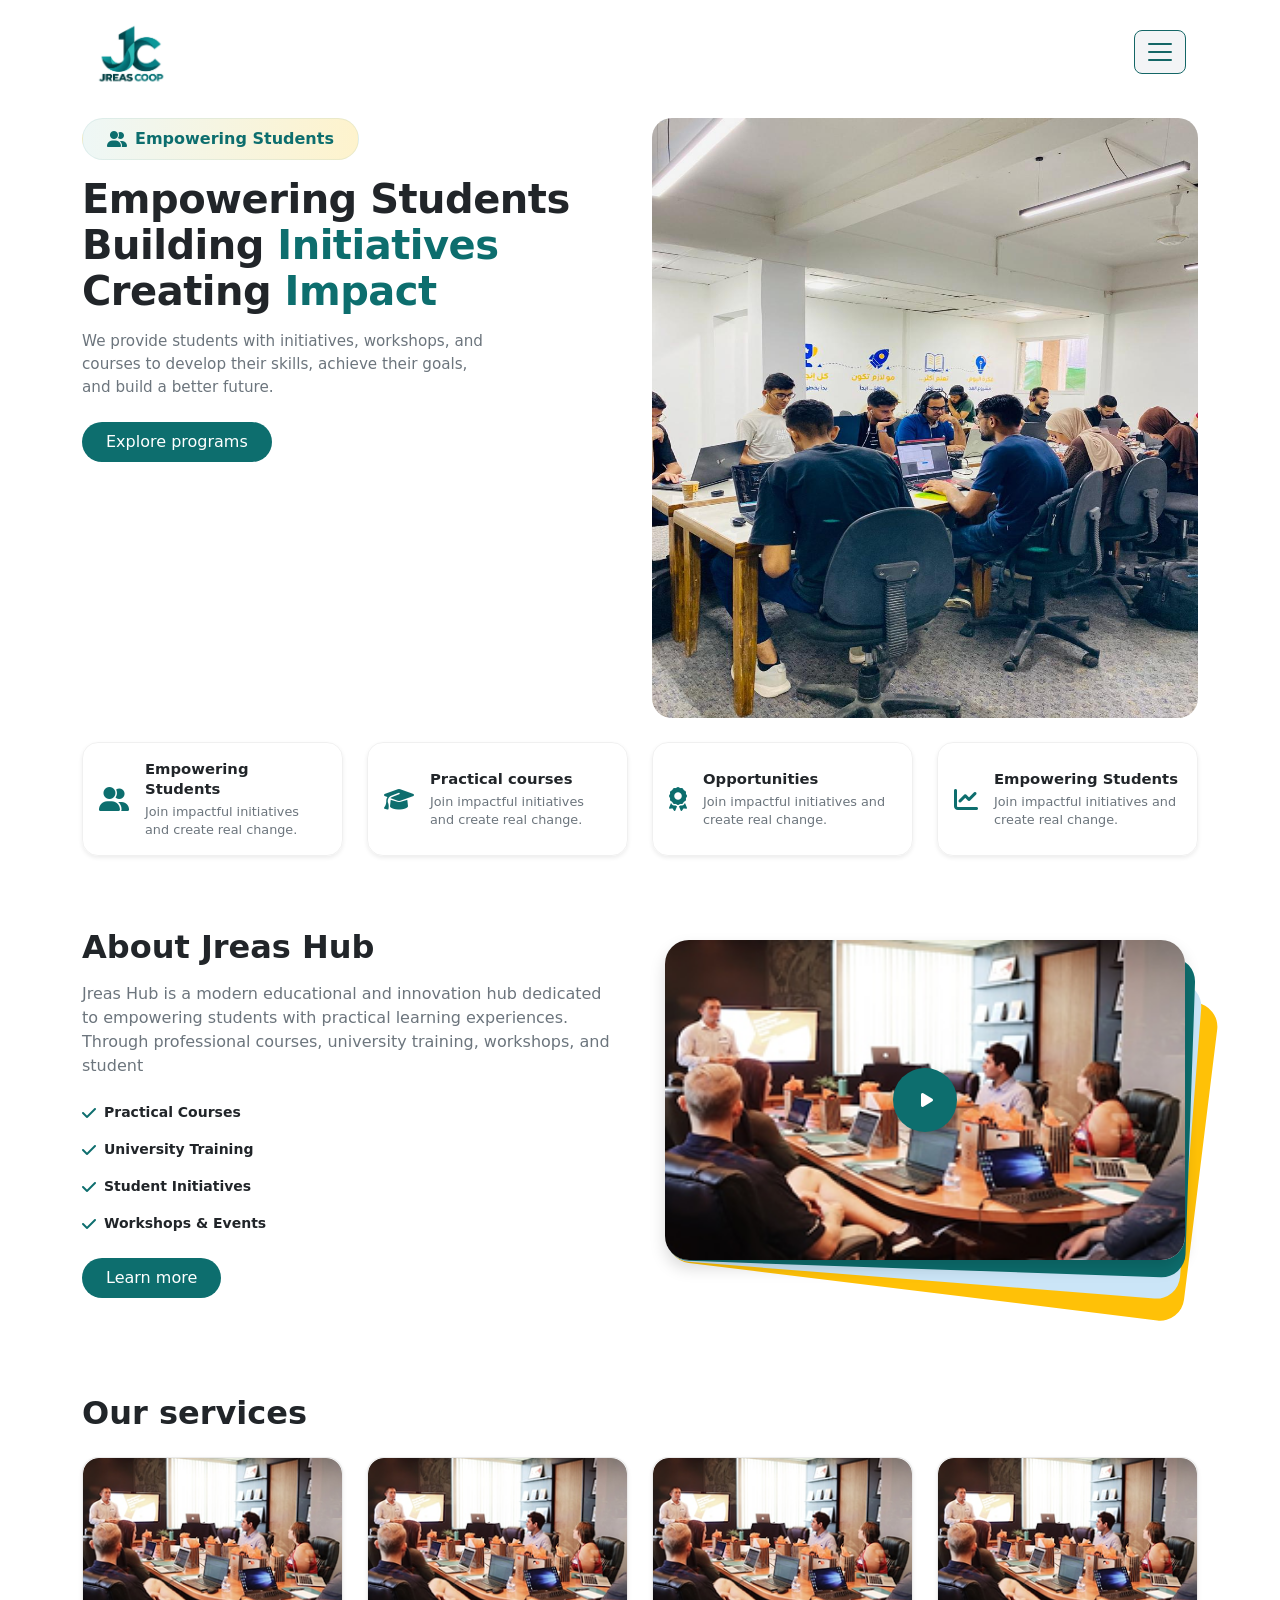
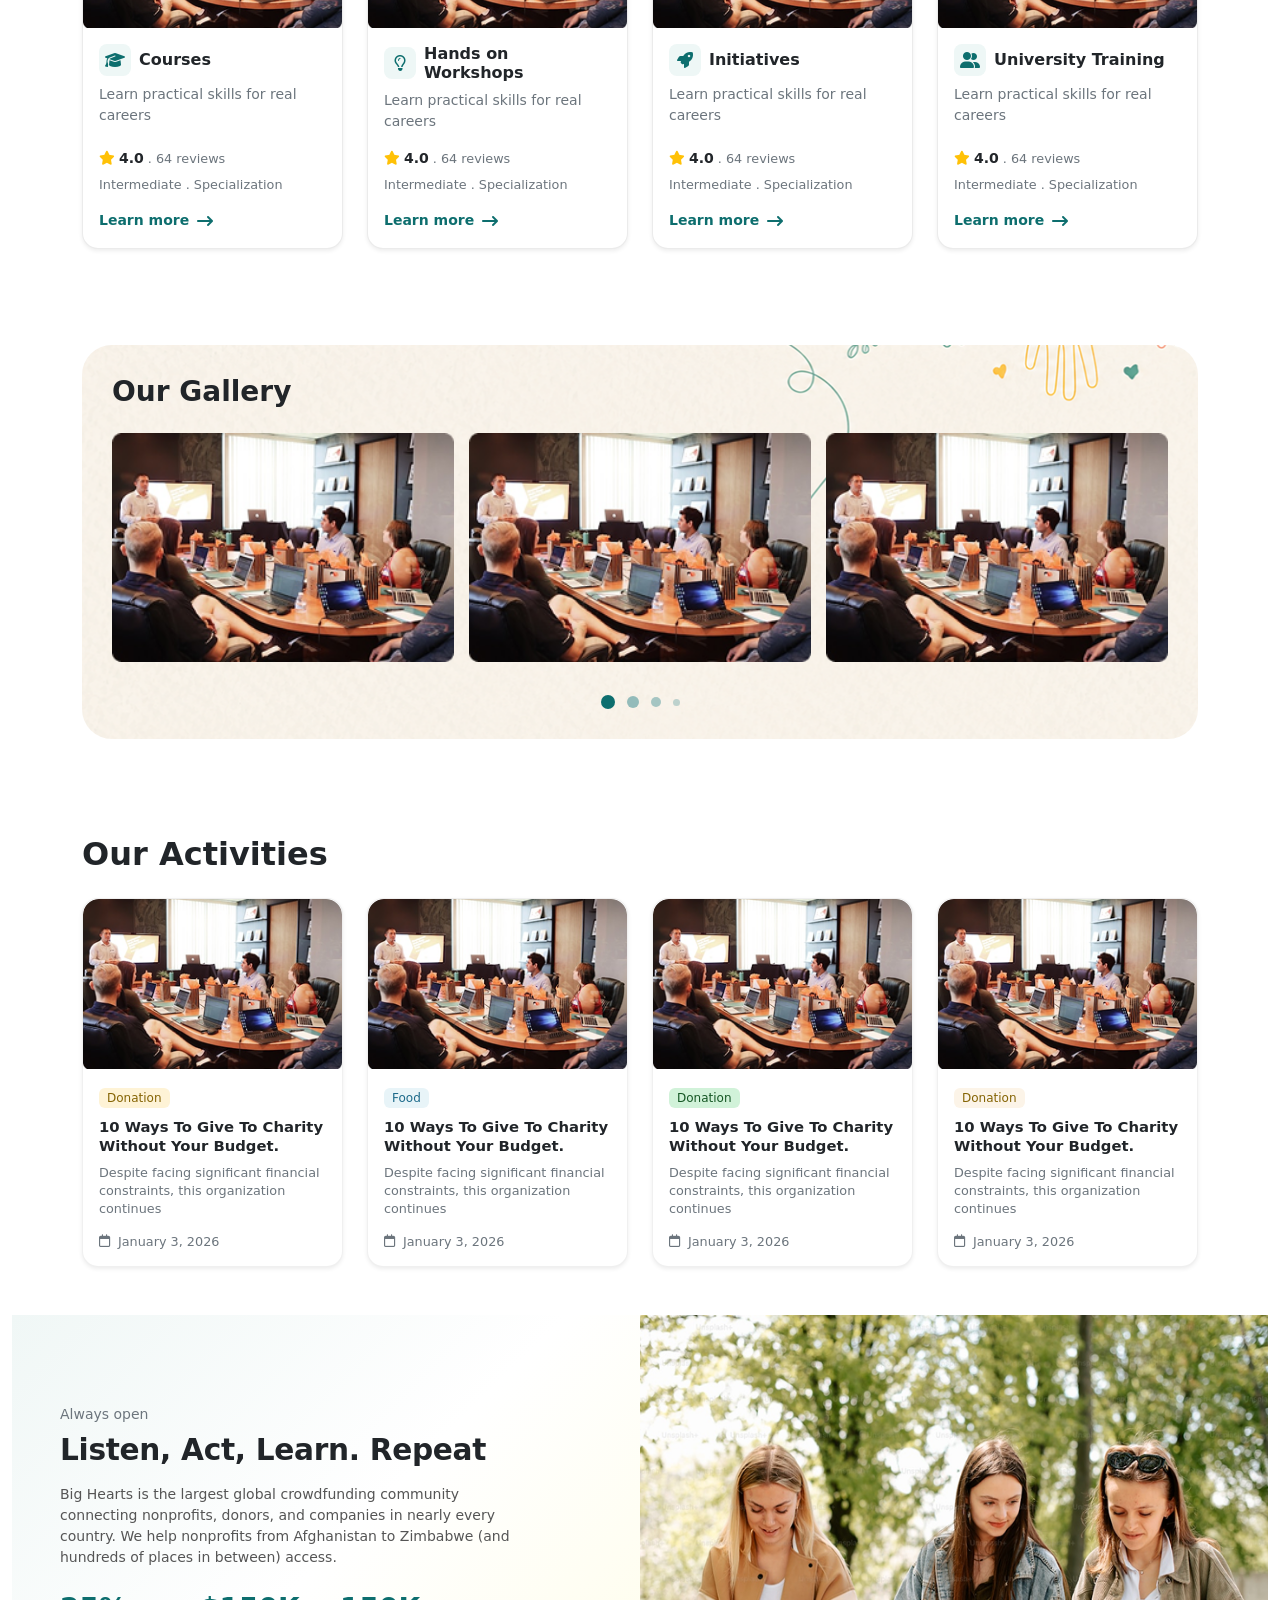
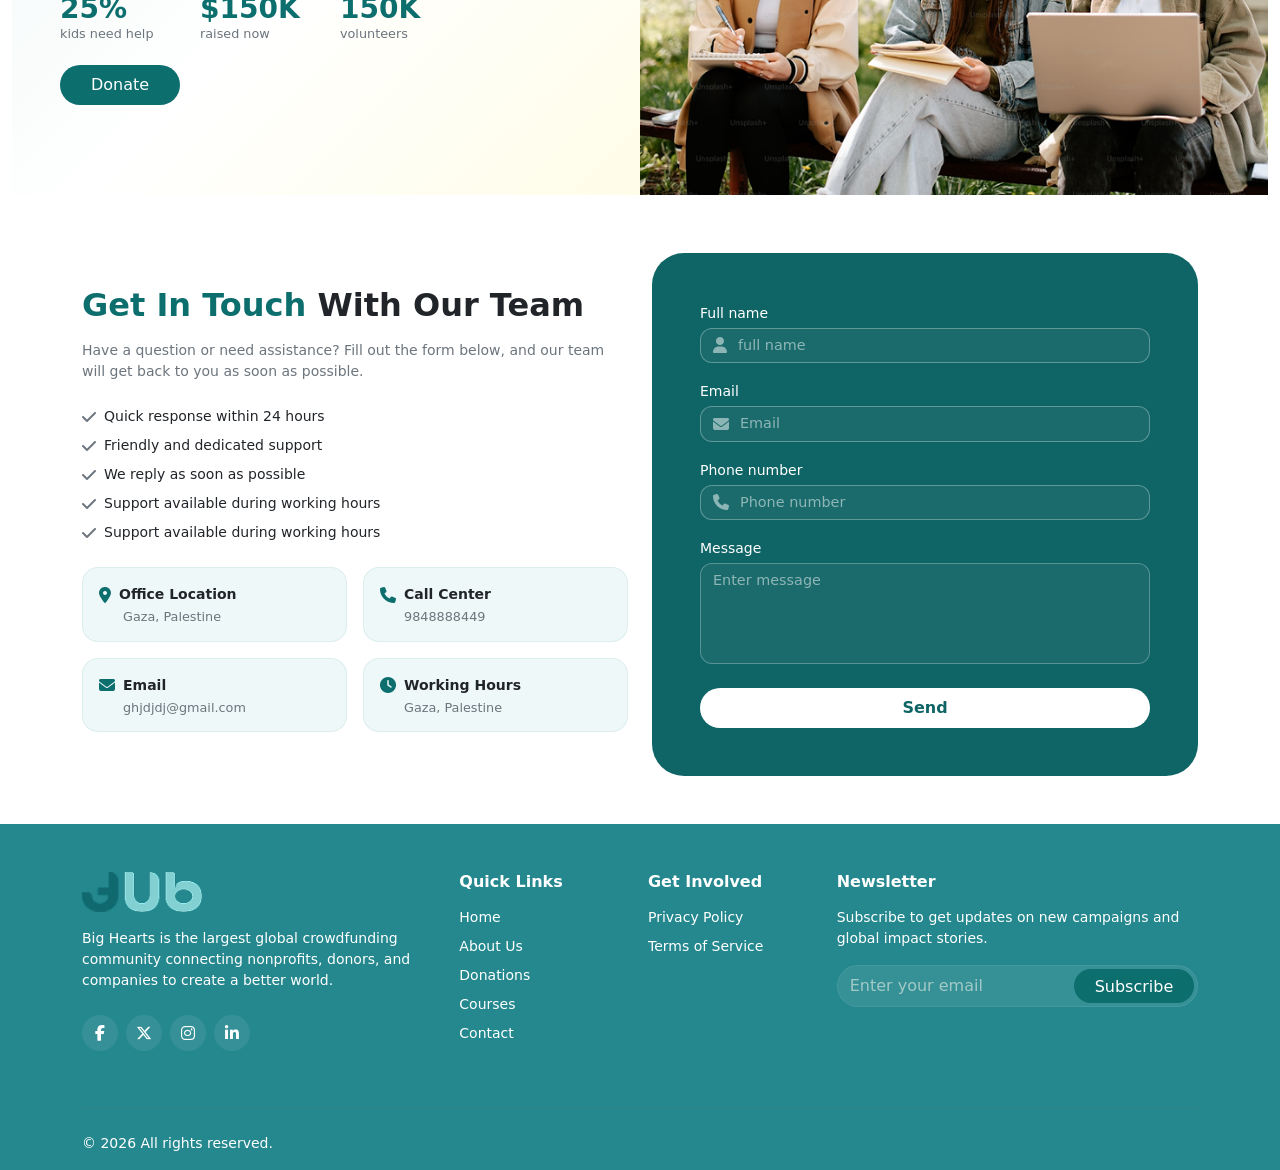
==== commit 1a2f0707: "summmm" ====
--- a/index.html
+++ b/index.html
@@ -24,8 +24,8 @@
         <nav class="navbar navbar-expand-xxl navbar-dark">
           <div class="container-fluid">
             <a class="navbar-brand" href="index.html">
-              <img src="assets/img/5 3.png" alt=""  class="d-inline-block align-text-top">
-            </a>
+    <img src="assets/img/coop.jfif" alt="Logo" class="d-inline-block align-text-top" style="height: 75px; width: auto;">
+</a>
             <button class="navbar-toggler" type="button" aria-label="Toggle navigation">
               <span class="navbar-toggler-icon"></span>
             </button>
@@ -124,7 +124,7 @@
         </a>
           </div>
           <div class="col-md-6">
-            <img src="assets/img/imgHero.png" alt="" class="img-fluid">
+            <img src="assets/img/WhatsApp Image 2026-09-27 at 11.12.20 AM.jpeg" alt="" class="img-fluid" style="border-radius: 20px;height: 600px;">
           </div>
       </div>
     </div>
@@ -812,10 +812,8 @@
   <script src="assets/js/owl.carousel.min.js"></script>
 	<script src="assets/js/main.js"></script>
   <script src="assets/js/jquery3.3.1.js"></script>
-<!-- 2. Bootstrap 5 Bundle CDN (يحل مشكلة الـ Popper نهائياً ويشغل الـ Dropdown) -->
 <script src="https://cdn.jsdelivr.net/npm/bootstrap@5.3.3/dist/js/bootstrap.bundle.min.js"></script>
 
-<!-- 3. ملفك الشخصي مع حماية تحميل العناصر -->
 </body>
 
 </html>
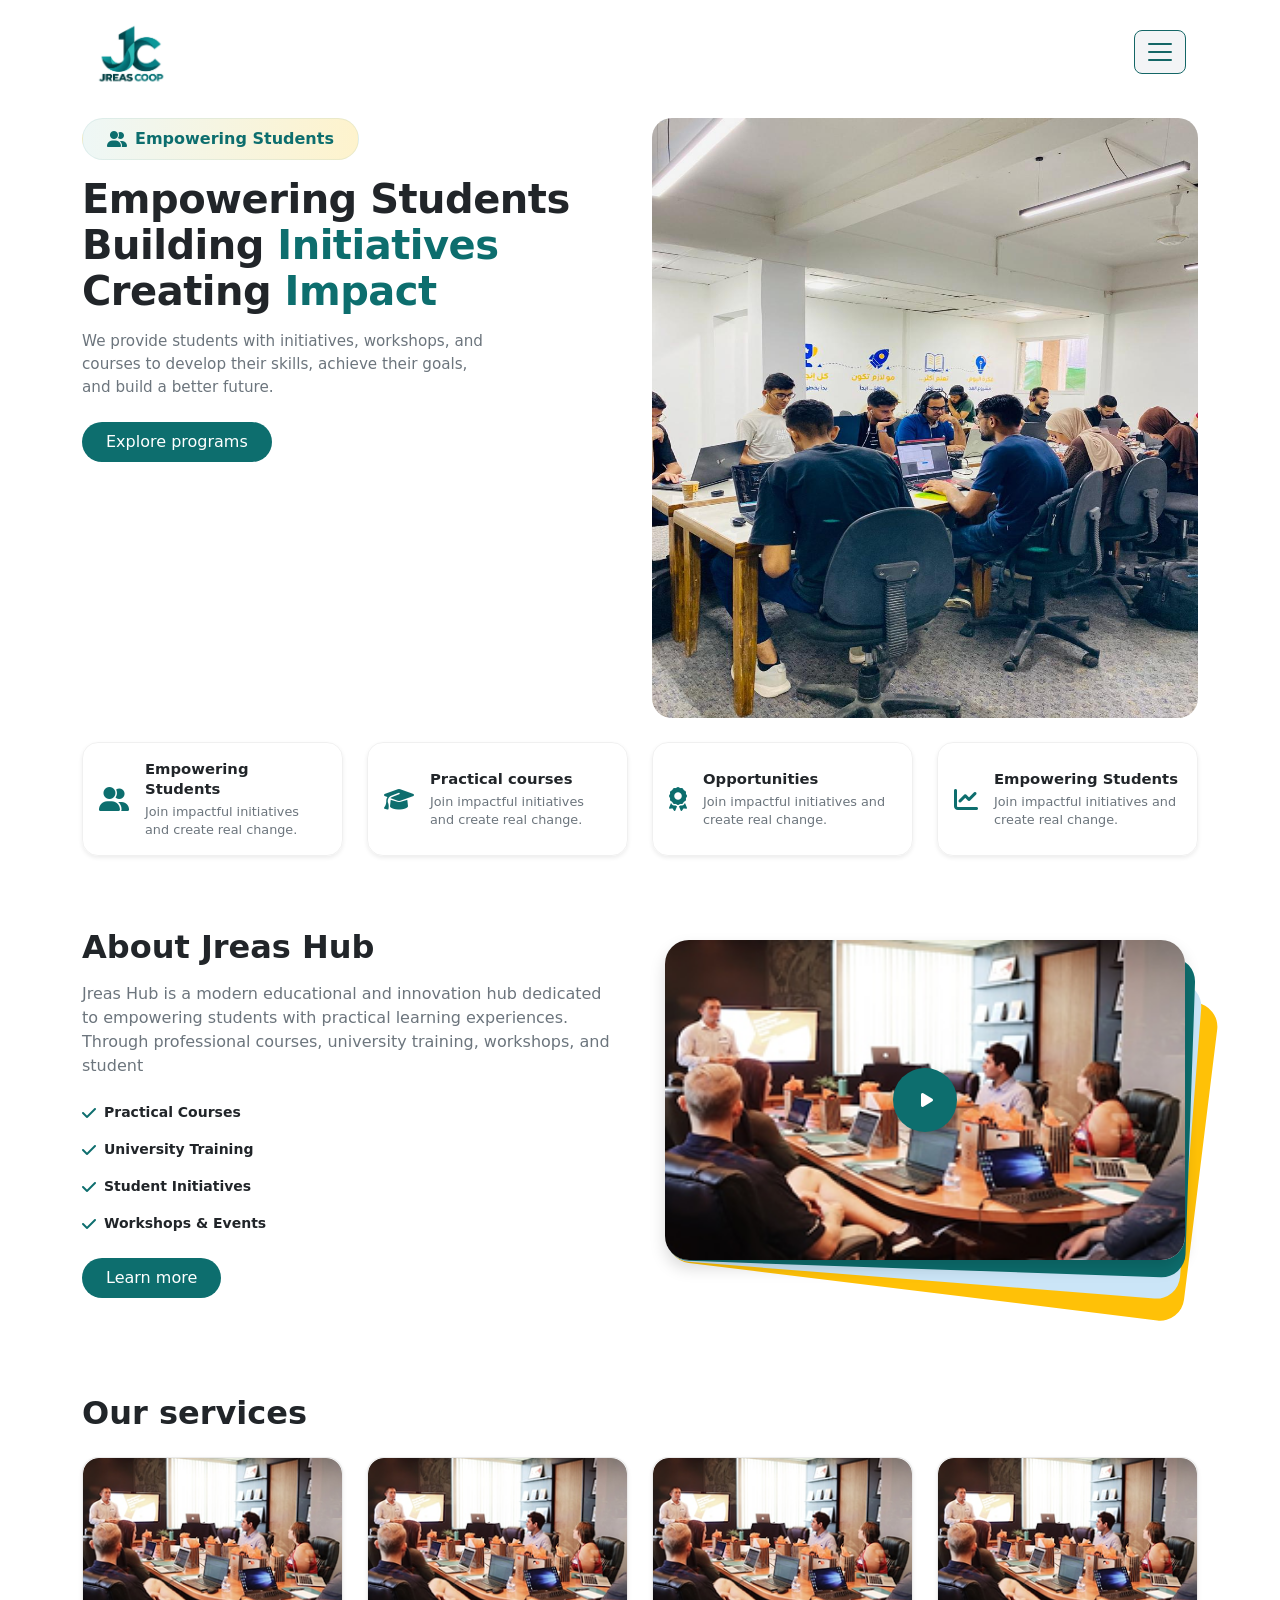
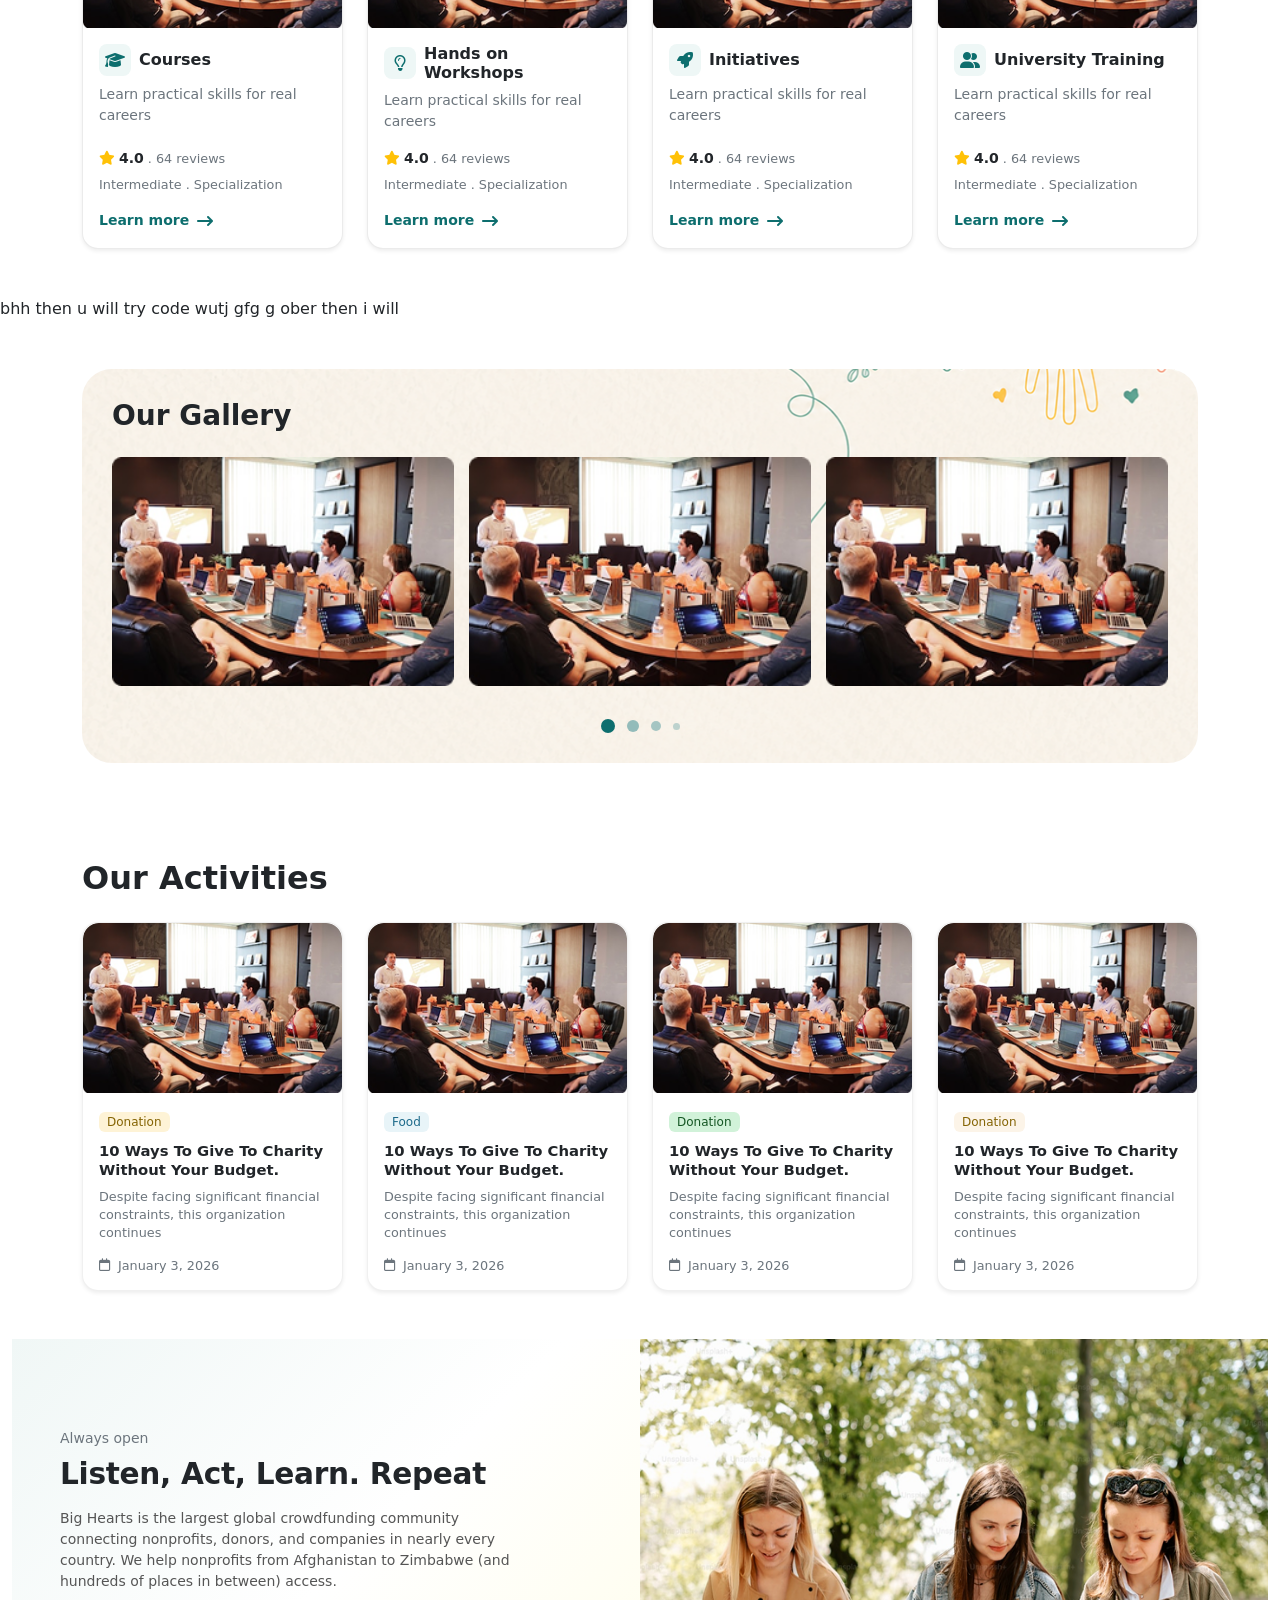
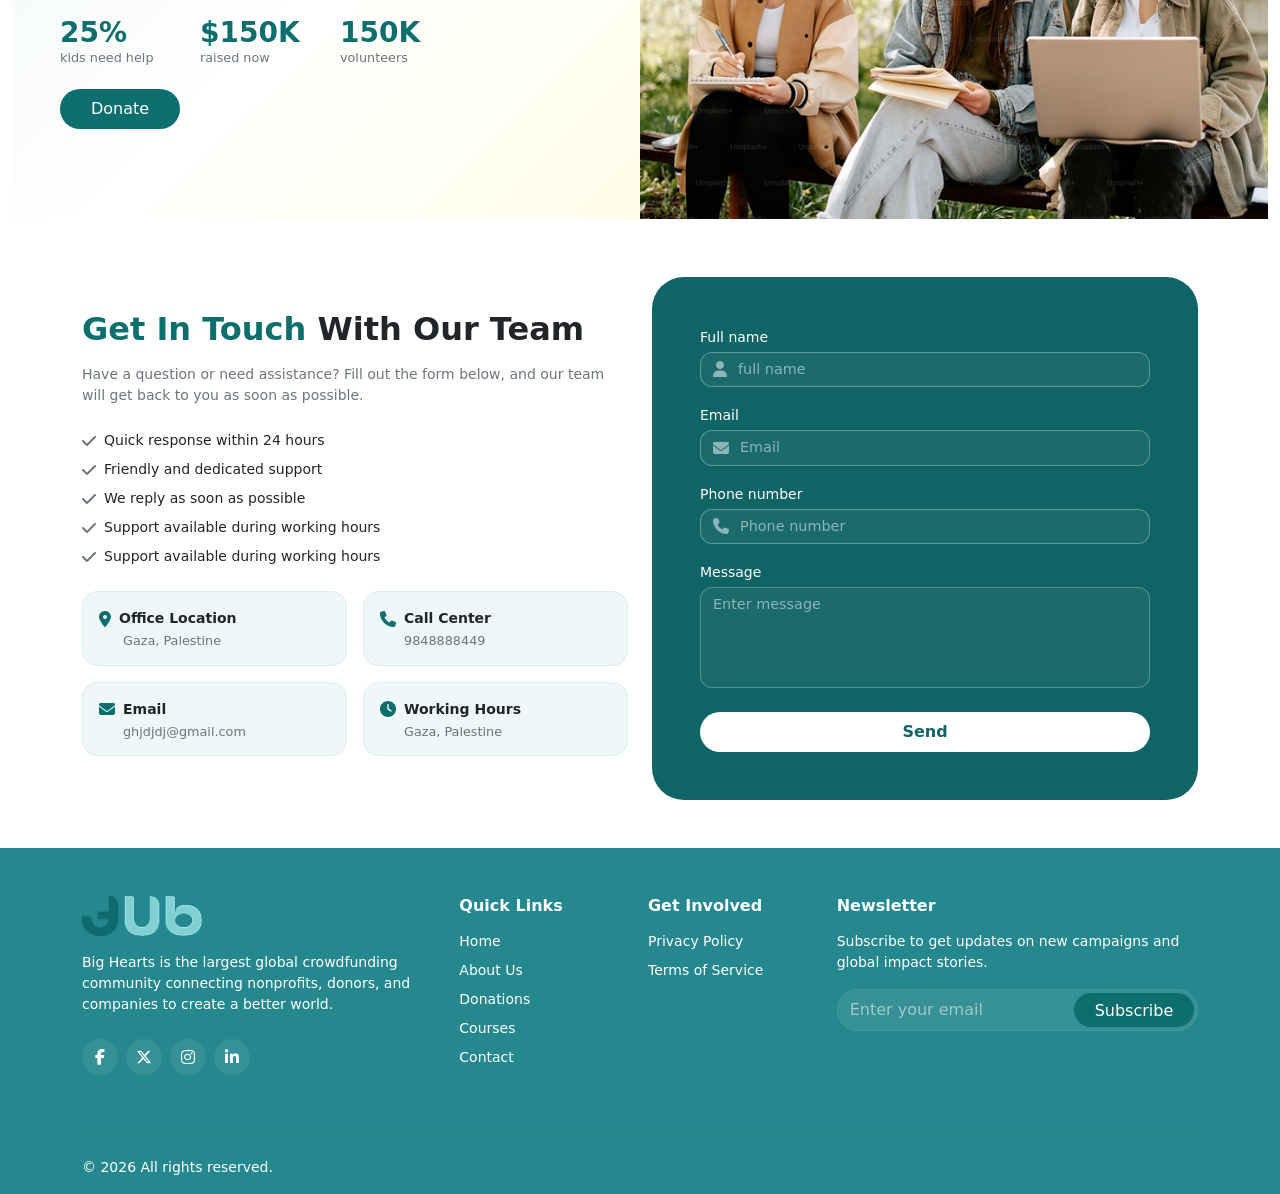
==== commit afa6fae2: "gggfgfg" ====
--- a/index.html
+++ b/index.html
@@ -376,9 +376,11 @@
 
     </div>
   </div>
-  </section>
+  </section> 
   <!-- Servicess -->
   <!--  gallery-->
+
+  bhh then u will try code wutj  gfg g ober then i will
   <section class="gallery-section py-5">
     <div class="container">
 
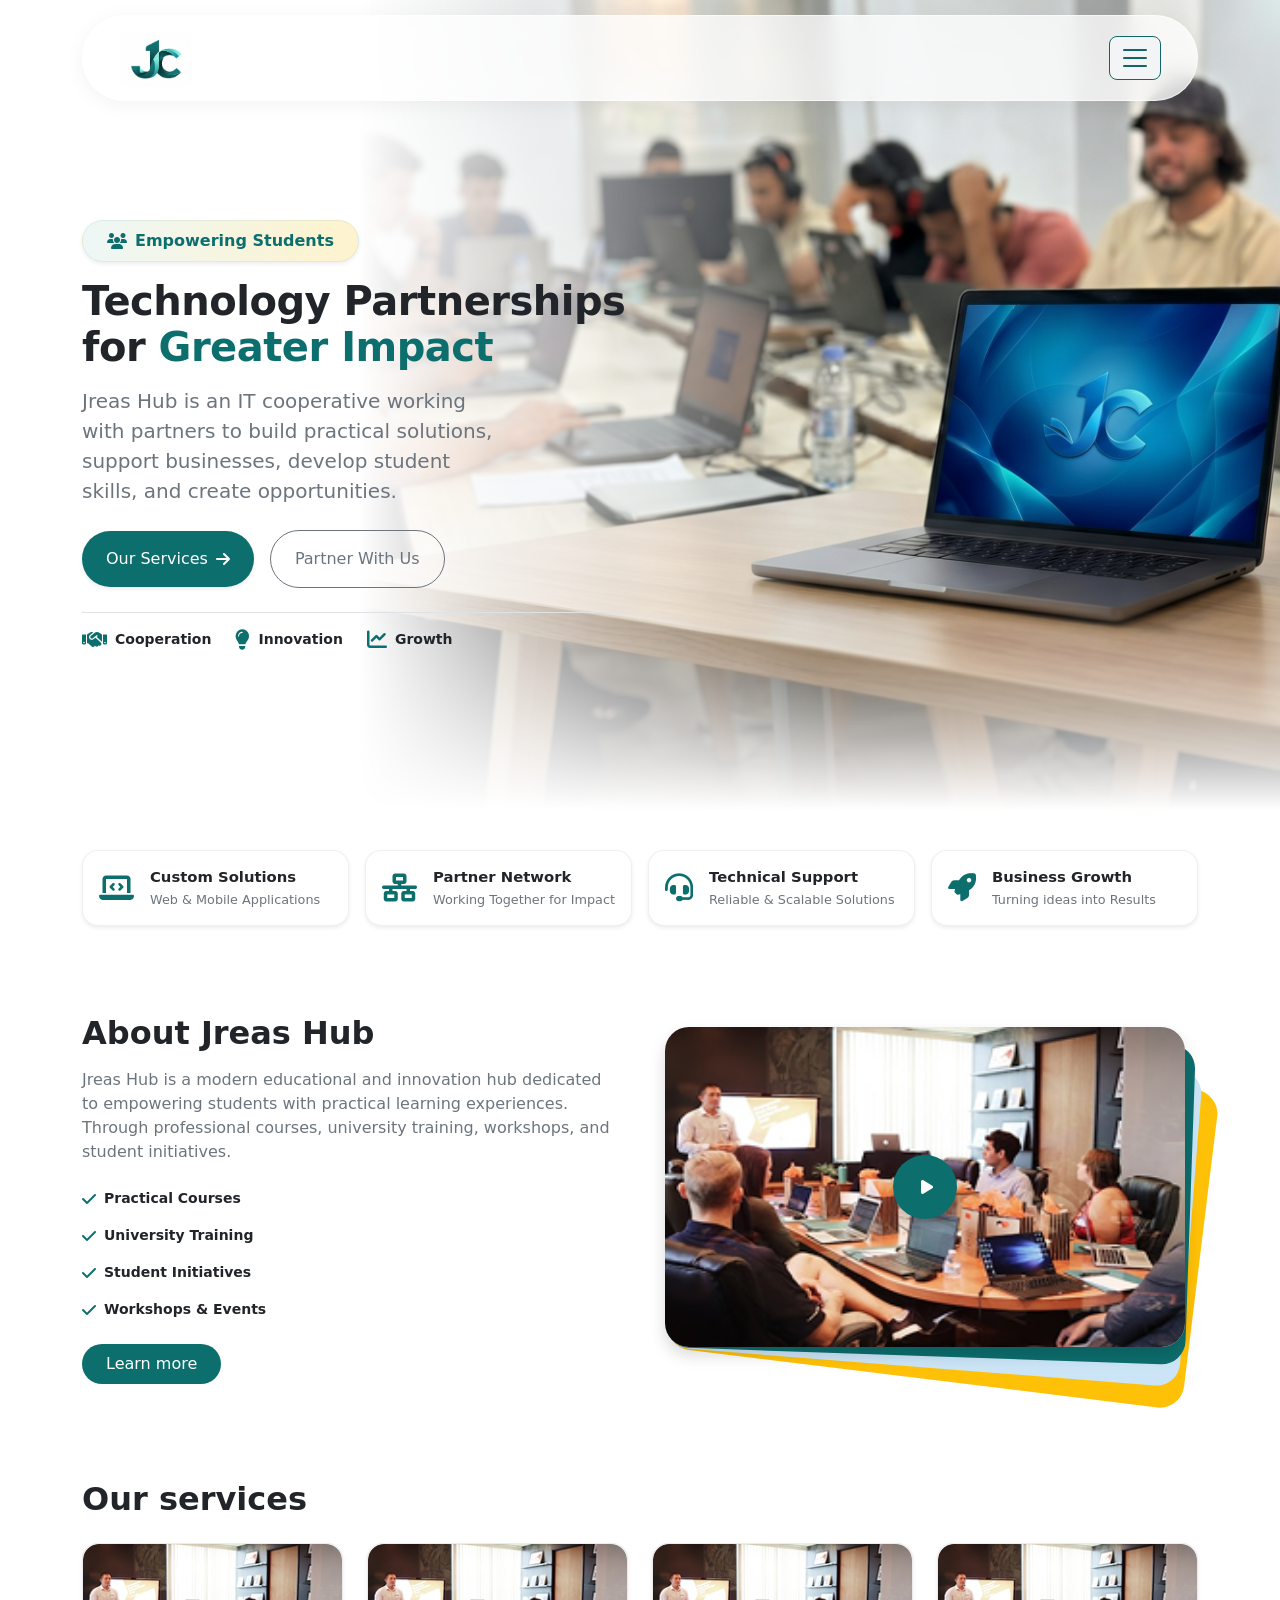
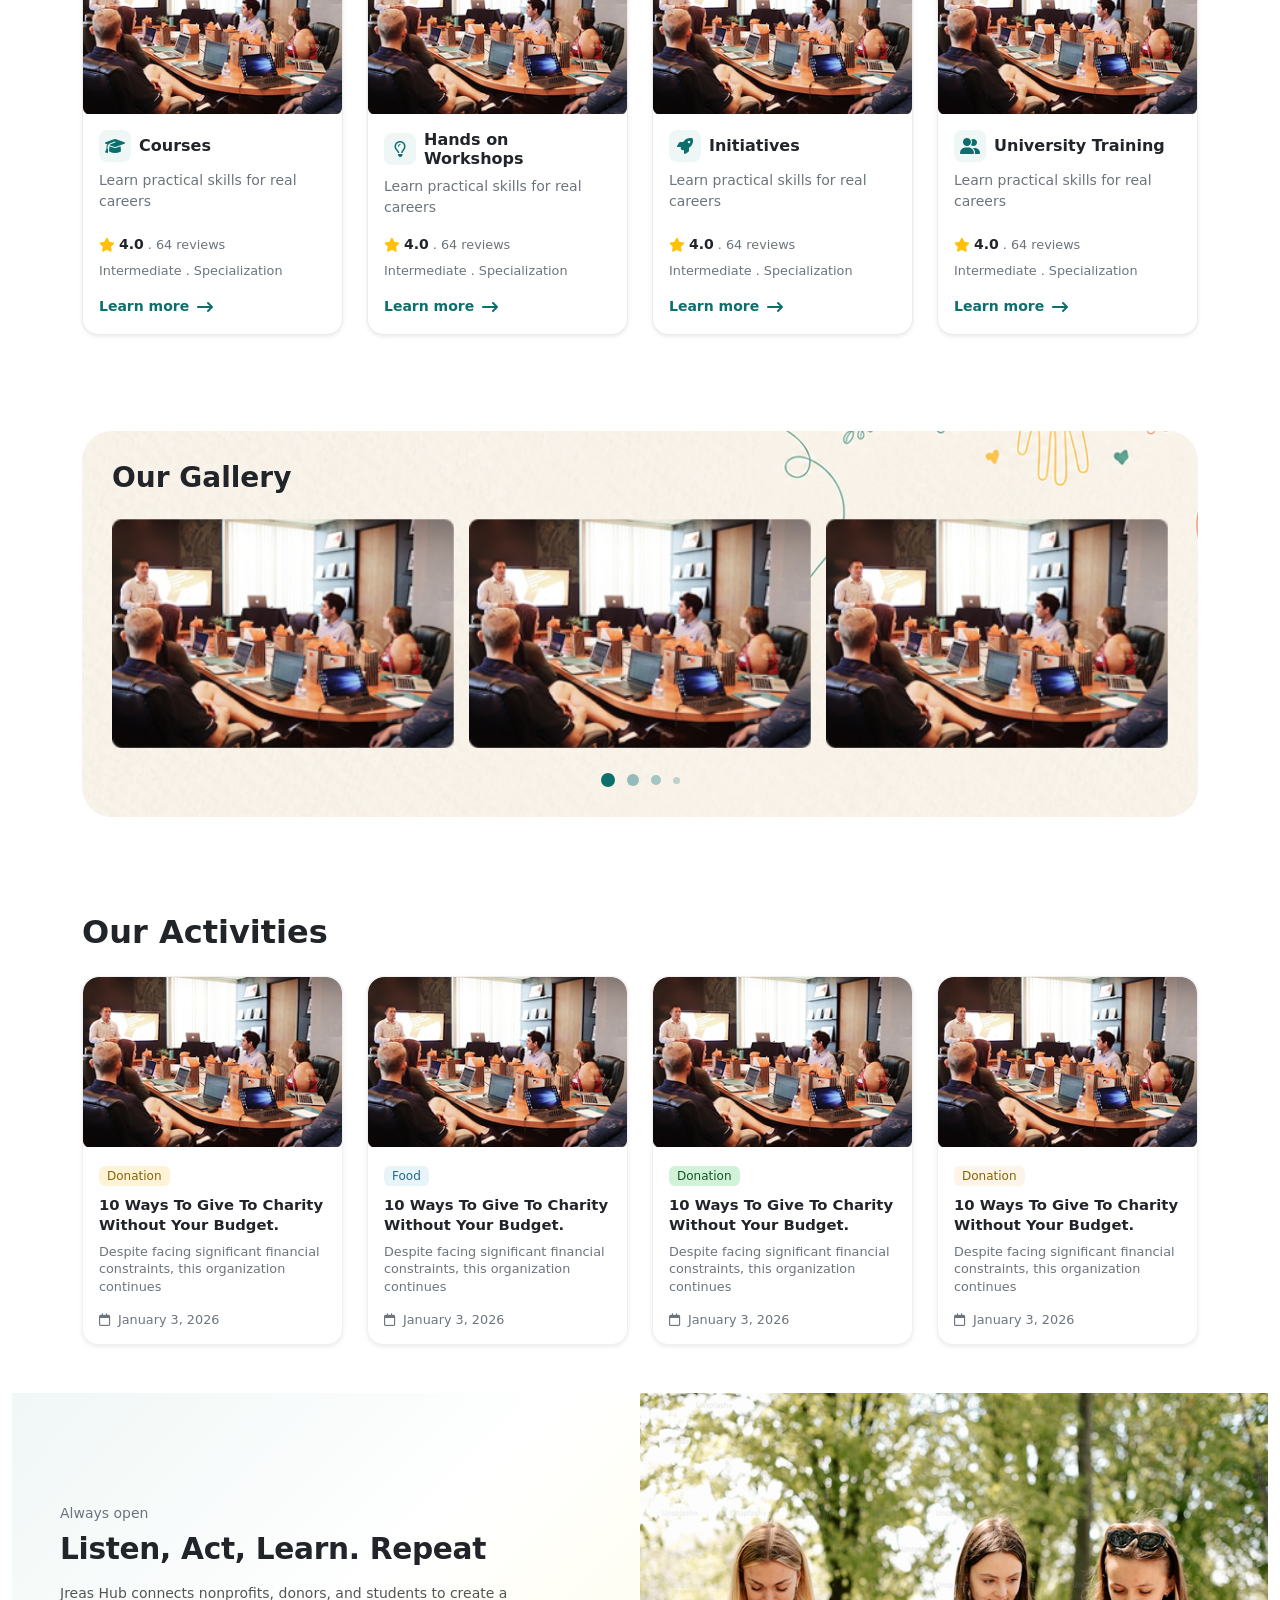
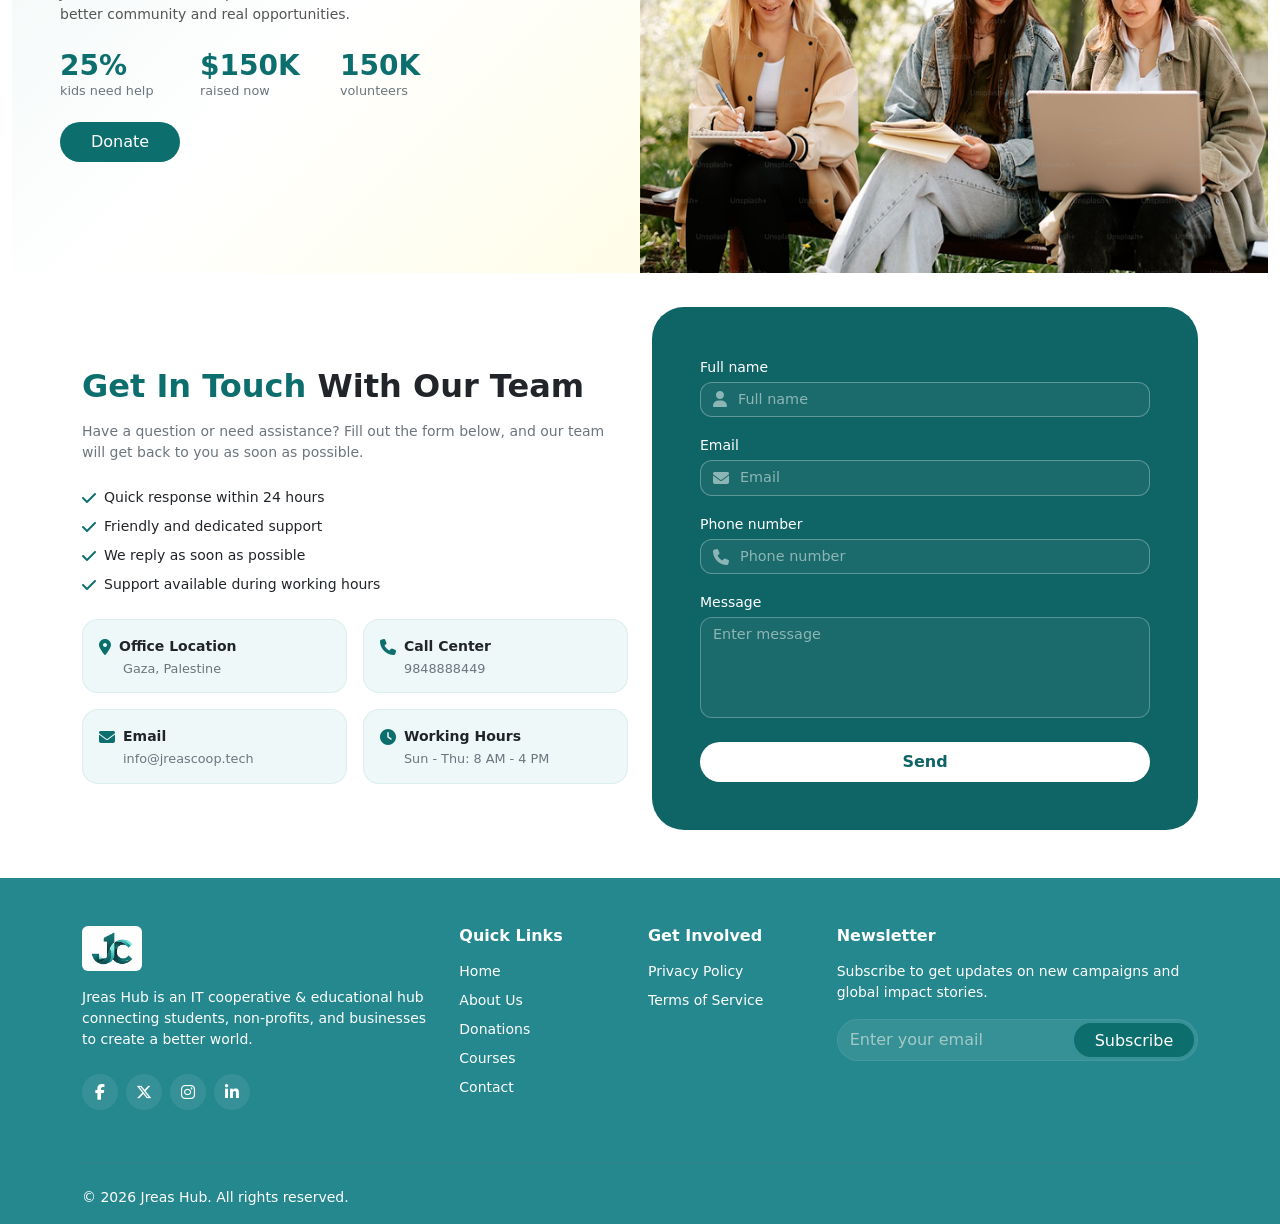
==== commit 1966ff71: "lastttt update" ====
--- a/index.html
+++ b/index.html
@@ -1,428 +1,516 @@
 <!Doctype html>
-<html>
+<html lang="en">
 
 <head>
-	<title>JreasHub</title>
-    <meta charset="utf-8">
-    <link rel="stylesheet" href="https://cdnjs.cloudflare.com/ajax/libs/font-awesome/6.5.1/css/all.min.css" />
-     <meta name="viewport"  content="width=device-width, initial-scale=1">
-    <link rel="stylesheet" href="assets/css/bootstrap.min.css" type="text/css">
-    	<link rel="stylesheet" href="assets/css/owl.carousel.min.css" type="text/css">
-
-	<link rel="stylesheet" href="assets/css/style.css" type="text/css">
-
+  <title>Jreas Coop</title>
+  <meta charset="utf-8">
+  <link rel="stylesheet" href="https://cdnjs.cloudflare.com/ajax/libs/font-awesome/6.5.1/css/all.min.css" />
+  <meta name="viewport" content="width=device-width, initial-scale=1">
+  <link rel="stylesheet" href="assets/css/bootstrap.min.css" type="text/css">
+  <link rel="stylesheet" href="assets/css/owl.carousel.min.css" type="text/css">
+  <link rel="stylesheet" href="assets/css/style.css" type="text/css">
+
+  <style>
+    /* -------------------------------------------------------------
+       1. تنسيقات الهيدر العائم والشفاف بالإنحناء الأنيق (Glass Header)
+       ------------------------------------------------------------- */
+    .header.fixed-top {
+      padding: 15px 0;
+      transition: all 0.4s ease-in-out;
+      background: transparent;
+    }
+
+    /* الشريط الداخلي للتصميم الزجاجي */
+    .header .navbar {
+      background: rgba(255, 255, 255, 0.75);
+      backdrop-filter: blur(12px);
+      -webkit-backdrop-filter: blur(12px);
+      border-radius: 50px;
+      padding: 8px 24px;
+      box-shadow: 0 4px 20px rgba(0, 0, 0, 0.05);
+      border: 1px solid rgba(255, 255, 255, 0.6);
+      transition: all 0.4s ease-in-out;
+    }
+
+    /* عند التمرير للأسفل (Scrolling Effect) */
+    .header.scrolled {
+      padding: 10px 0;
+    }
+
+    .header.scrolled .navbar {
+      background: rgba(255, 255, 255, 0.88);
+      box-shadow: 0 10px 30px rgba(0, 0, 0, 0.1);
+      border-radius: 40px;
+    }
+
+    /* -------------------------------------------------------------
+       2. تنسيقات الـ Hero وتكبير مساحة صورة الطلاب
+       ------------------------------------------------------------- */
+    .HeroSection {
+      position: relative;
+      overflow: hidden;
+      min-height: 90vh; /* زيادة الارتفاع الكلي للقسم */
+      display: flex;
+      align-items: center;
+      padding-top: 120px;
+      padding-bottom: 60px;
+    }
+
+    /* حاوية الصورة الخلفية المطلقة - تم تكبير المساحة لـ 72% */
+    .hero-bg-wrapper {
+      position: absolute;
+      top: 0;
+      right: 0;
+      width: 72%; /* تكبير المساحة الأفقية للصورة */
+      height: 100%;
+      z-index: 1;
+      pointer-events: none;
+    }
+
+    .hero-bg-wrapper img {
+      width: 100%;
+      height: 100%;
+      object-fit: cover;
+      object-position: 70% 20%; /* ضبط التركيز على أجهزة الطلاب والأشخاص */
+      
+      /* تأثير التدرج والفيد العريض للدمج بشكل فخم مع النصوص */
+      -webkit-mask-image: linear-gradient(to left, rgba(0, 0, 0, 1) 50%, rgba(0, 0, 0, 0) 100%),
+                          linear-gradient(to bottom, rgba(0, 0, 0, 1) 75%, rgba(0, 0, 0, 0) 100%);
+      mask-image: linear-gradient(to left, rgba(0, 0, 0, 1) 50%, rgba(0, 0, 0, 0) 100%),
+                  linear-gradient(to bottom, rgba(0, 0, 0, 1) 75%, rgba(0, 0, 0, 0) 100%);
+      -webkit-mask-composite: destination-in;
+      mask-composite: intersect;
+    }
+
+    /* إبقاء المحتوى والنصوص فوق الصورة */
+    .hero-content {
+      position: relative;
+      z-index: 2;
+    }
+
+    /* التجاوب مع شاشات الموبايل */
+    @media (max-width: 991px) {
+      .header .navbar {
+        border-radius: 20px;
+      }
+      .hero-bg-wrapper {
+        position: relative;
+        width: 100%;
+        height: 380px;
+        margin-top: 20px;
+      }
+      .hero-bg-wrapper img {
+        -webkit-mask-image: linear-gradient(to bottom, rgba(0,0,0,1) 60%, rgba(0,0,0,0) 100%);
+        mask-image: linear-gradient(to bottom, rgba(0,0,0,1) 60%, rgba(0,0,0,0) 100%);
+      }
+      .HeroSection {
+        min-height: auto;
+        padding-top: 100px;
+      }
+    }
+  </style>
 </head>
 
 <body>
   <!-- back to top button-->
-	<a class="backTop" href="##">
-		<i class="fas fa-arrow-up"></i>
-	</a>
-  <!-- header Section -->
-  <section class="header fixed-top ">
-     <div class="container">
-        <nav class="navbar navbar-expand-xxl navbar-dark">
-          <div class="container-fluid">
-            <a class="navbar-brand" href="index.html">
-    <img src="assets/img/coop.jfif" alt="Logo" class="d-inline-block align-text-top" style="height: 75px; width: auto;">
-</a>
-            <button class="navbar-toggler" type="button" aria-label="Toggle navigation">
-              <span class="navbar-toggler-icon"></span>
-            </button>
-            <div class="collapse navbar-collapse" id="navbarsExampleXxl">
-              <ul class="navbar-nav m-auto mb-2 mb-xl-0">
-                <li class="nav-item">
-                  <a class="nav-link active" aria-current="page" href="index.html">Home</a>
-                </li>
-                <li class="nav-item">
-                  <a class="nav-link" href="Donation.html">Donation</a>
-                </li>
-                <li class="nav-item dropdown">
-                  <a 
-                    class="nav-link dropdown-toggle custom-dropdown-toggle text-dark" 
-                    href="#" 
-                    id="servicesDropdown" 
-                    role="button" 
-                    data-bs-toggle="dropdown" 
-                    aria-expanded="false"
-                  >
-                    Services
-                    <i class="fa-solid fa-chevron-down ms-1 dropdown-icon" style="font-size: 0.8em;"></i>  
-                  </a>
-                  <ul class="dropdown-menu custom-dropdown-menu border-0 shadow-sm rounded-3" aria-labelledby="servicesDropdown">
-                    <li><a class="dropdown-item py-2 px-3" href="cources.html">Courses</a></li>
-                    <li><a class="dropdown-item py-2 px-3" href="workshops.html">Workshops</a></li>
-                    <li><a class="dropdown-item py-2 px-3" href="university-training.html">University Training</a></li>
-                    <li><a class="dropdown-item py-2 px-3" href="Initiatives.html">Initiatives</a></li>
-                  </ul>
-                </li>
-                <li class="nav-item">
-                  <a class="nav-link" href="About.html">About Us</a>
-                </li>
-                <li class="nav-item">
-                  <a class="nav-link" href="Contact.html">Contact</a>
-                </li>
+  <a class="backTop" href="##">
+    <i class="fas fa-arrow-up"></i>
+  </a>
+
+  <!-- Header Section -->
+  <section class="header fixed-top" id="mainHeader">
+    <div class="container">
+      <nav class="navbar navbar-expand-xxl navbar-dark">
+        <div class="container-fluid">
+          <a class="navbar-brand" href="index.html">
+            <img src="assets/img/loggggggggggggo.jfif" alt="Logo" class="d-inline-block align-text-top" style="height: 55px; width: auto; border-radius: 8px;">
+          </a>
+          <button class="navbar-toggler" type="button" aria-label="Toggle navigation">
+            <span class="navbar-toggler-icon"></span>
+          </button>
+          <div class="collapse navbar-collapse" id="navbarsExampleXxl">
+            <ul class="navbar-nav m-auto mb-2 mb-xl-0">
+              <li class="nav-item">
+                <a class="nav-link active" aria-current="page" href="index.html">Home</a>
+              </li>
+              <li class="nav-item">
+                <a class="nav-link" href="Donation.html">Donation</a>
+              </li>
+              <li class="nav-item dropdown">
+                <a class="nav-link dropdown-toggle custom-dropdown-toggle text-dark" href="#" id="servicesDropdown" role="button" data-bs-toggle="dropdown" aria-expanded="false">
+                  Services
+                  <i class="fa-solid fa-chevron-down ms-1 dropdown-icon" style="font-size: 0.8em;"></i>  
+                </a>
+                <ul class="dropdown-menu custom-dropdown-menu border-0 shadow-sm rounded-3" aria-labelledby="servicesDropdown">
+                  <li><a class="dropdown-item py-2 px-3" href="cources.html">Courses</a></li>
+                  <li><a class="dropdown-item py-2 px-3" href="workshops.html">Workshops</a></li>
+                  <li><a class="dropdown-item py-2 px-3" href="university-training.html">University Training</a></li>
+                  <li><a class="dropdown-item py-2 px-3" href="Initiatives.html">Initiatives</a></li>
+                </ul>
+              </li>
+              <li class="nav-item">
+                <a class="nav-link" href="About.html">About Us</a>
+              </li>
+              <li class="nav-item">
+                <a class="nav-link" href="Contact.html">Contact</a>
+              </li>
+            </ul>
+            <div class="nav-icon d-flex align-items-center justify-content-center gap-3">
+              <div class="search-container position-relative d-flex align-items-center">
+                <input type="text" class="search-input-field form-control rounded-pill ps-3 pe-4" id="searchInputField" placeholder="Search...">
+                <button class="search-action-btn border-0 shadow-none" id="searchTriggerBtn" type="button" aria-label="Search">
+                  <i class="fa-solid fa-magnifying-glass"></i>
+                </button>
+              </div>
+
+              <!-- Language Dropdown -->
+              <div class="dropdown language-dropdown">
+                <button class="lang-action-btn border-0 shadow-none dropdown-toggle" type="button" id="languageDropdown" data-bs-toggle="dropdown" aria-expanded="false" aria-label="Change Language">
+                  <i class="fa-solid fa-globe"></i>
+                </button>
+                <ul class="dropdown-menu custom-lang-menu border-0 shadow-sm rounded-3 mt-2" aria-labelledby="languageDropdown">
+                  <li><a class="dropdown-item py-1 px-2 fs-9" href="#">English</a></li>
+                  <li><a class="dropdown-item py-1 px-2 fs-9" href="#">العربية</a></li>
+                </ul>
+              </div>
+
+              <!-- Sign In -->
+              <a href="#" class="d-flex align-items-center gap-2 text-decoration-none text-dark ms-1 me-2">
+                <img src="assets/img/Ellipse 1.png" alt="User Profile" class="rounded-circle object-fit-cover">
+                <span class="fw-medium small">Sign in</span>
+              </a>
+
+              <!-- Donate Button -->
+              <a href="https://givebutter.com/gaza-wifi-center-jreas-labs-hirdy3" class="btn btn-teal px-4 py-2 rounded-pill fw-medium">
+                Donate
+              </a>
+            </div>
+          </div>
+        </div>
+      </nav>
+    </div>
+  </section>
+
+  <!-- Modern Hero Section (الصورة ممتدة ومكبرة في الأعلى) -->
+  <section class="HeroSection" id="home">
+    <!-- الصورة الخلفية المرتفعة والممتدة بمساحة أكبر -->
+    <div class="hero-bg-wrapper">
+      <img src="assets/img/hero.jpg" alt="Jreas Hub Teamwork & Tech">
+    </div>
+
+    <div class="container hero-content">
+      <div class="row align-items-center">
+        <!-- النصوص والمحتوى الأيسر -->
+        <div class="col-lg-6 col-xl-6">
+          <div class="custom-badge d-inline-flex align-items-center gap-2 px-4 py-2 rounded-pill mb-3 bg-white shadow-sm">
+            <i class="fa-solid fa-users text-teal"></i>
+            <span class="fw-semibold text-teal fs-6">Empowering Students</span>
+          </div> 
+          <h1 class="hero-title fw-bold text-dark mb-3 display-4">
+            Technology Partnerships <br />
+            for <span class="text-teal">Greater Impact</span>
+          </h1> 
+          <p class="hero-text text-muted mb-4 pe-lg-3 fs-5 leading-relaxed">
+            Jreas Hub is an IT cooperative working with partners to build practical solutions, support businesses, develop student skills, and create opportunities.
+          </p>
+
+          <!-- الأزرار الرئيسية -->
+          <div class="d-flex flex-wrap align-items-center gap-3 mb-4">
+            <a href="cources.html" class="btn btn-teal px-4 py-3 rounded-pill fw-medium d-inline-flex align-items-center gap-2 shadow-sm">
+              Our Services <i class="fa-solid fa-arrow-right"></i>
+            </a>
+            <a href="Contact.html" class="btn btn-outline-secondary px-4 py-3 rounded-pill fw-medium">
+              Partner With Us
+            </a>
+          </div>
+
+          <!-- الركائز والأيقونات السريعة -->
+          <div class="d-flex align-items-center gap-4 text-muted small pt-3 border-top">
+            <div class="d-flex align-items-center gap-2">
+              <i class="fa-solid fa-handshake text-teal fs-5"></i>
+              <span class="fw-semibold text-dark">Cooperation</span>
+            </div>
+            <div class="d-flex align-items-center gap-2">
+              <i class="fa-solid fa-lightbulb text-teal fs-5"></i>
+              <span class="fw-semibold text-dark">Innovation</span>
+            </div>
+            <div class="d-flex align-items-center gap-2">
+              <i class="fa-solid fa-chart-line text-teal fs-5"></i>
+              <span class="fw-semibold text-dark">Growth</span>
+            </div>
+          </div>
+        </div>
+      </div>
+    </div>
+  </section>
+
+  <!-- Features Cards Section -->
+  <section class="features py-4">
+    <div class="container py-3">
+      <div class="row g-3">
+        <!-- Card 1 -->
+        <div class="col-12 col-sm-6 col-lg-3">
+          <div class="feature-card d-flex align-items-center p-3 rounded-4 shadow-sm h-100 bg-white">
+            <div class="icon-wrapper me-3">
+              <i class="fa-solid fa-laptop-code text-teal fs-3"></i>
+            </div>
+            <div>
+              <h6 class="fw-bold mb-1 card-title text-dark">Custom Solutions</h6>
+              <p class="text-muted small mb-0 card-desc">Web & Mobile Applications</p>
+            </div>
+          </div>
+        </div>
+
+        <!-- Card 2 -->
+        <div class="col-12 col-sm-6 col-lg-3">
+          <div class="feature-card d-flex align-items-center p-3 rounded-4 shadow-sm h-100 bg-white">
+            <div class="icon-wrapper me-3">
+              <i class="fa-solid fa-network-wired text-teal fs-3"></i>
+            </div>
+            <div>
+              <h6 class="fw-bold mb-1 card-title text-dark">Partner Network</h6>
+              <p class="text-muted small mb-0 card-desc">Working Together for Impact</p>
+            </div>
+          </div>
+        </div>
+
+        <!-- Card 3 -->
+        <div class="col-12 col-sm-6 col-lg-3">
+          <div class="feature-card d-flex align-items-center p-3 rounded-4 shadow-sm h-100 bg-white">
+            <div class="icon-wrapper me-3">
+              <i class="fa-solid fa-headset text-teal fs-3"></i>
+            </div>
+            <div>
+              <h6 class="fw-bold mb-1 card-title text-dark">Technical Support</h6>
+              <p class="text-muted small mb-0 card-desc">Reliable & Scalable Solutions</p>
+            </div>
+          </div>
+        </div>
+
+        <!-- Card 4 -->
+        <div class="col-12 col-sm-6 col-lg-3">
+          <div class="feature-card d-flex align-items-center p-3 rounded-4 shadow-sm h-100 bg-white">
+            <div class="icon-wrapper me-3">
+              <i class="fa-solid fa-rocket text-teal fs-3"></i>
+            </div>
+            <div>
+              <h6 class="fw-bold mb-1 card-title text-dark">Business Growth</h6>
+              <p class="text-muted small mb-0 card-desc">Turning ideas into Results</p>
+            </div>
+          </div>
+        </div>
+      </div>
+    </div>      
+  </section>
+
+  <!-- About Jreas Section -->
+  <section class="AboutJreas py-5">
+    <div class="container">
+      <div class="row align-items-center gy-5">
+        <div class="col-lg-6">
+          <h2 class="fw-bold text-dark mb-3">About Jreas Hub</h2>
+          <p class="text-muted mb-4 pe-lg-3 leading-relaxed">
+            Jreas Hub is a modern educational and innovation hub dedicated to empowering students with practical learning experiences. Through professional courses, university training, workshops, and student initiatives.
+          </p>
+
+          <div class="row g-3 mb-4">
+            <div class="col-12 d-flex align-items-center gap-2">
+              <i class="fa-solid fa-check text-teal"></i>
+              <span class="fw-semibold text-dark small">Practical Courses</span>
+            </div>
+            <div class="col-12 d-flex align-items-center gap-2">
+              <i class="fa-solid fa-check text-teal"></i>
+              <span class="fw-semibold text-dark small">University Training</span>
+            </div>
+            <div class="col-12 d-flex align-items-center gap-2">
+              <i class="fa-solid fa-check text-teal"></i>
+              <span class="fw-semibold text-dark small">Student Initiatives</span>
+            </div>
+            <div class="col-12 d-flex align-items-center gap-2">
+              <i class="fa-solid fa-check text-teal"></i>
+              <span class="fw-semibold text-dark small">Workshops & Events</span>
+            </div>
+          </div>
+
+          <a href="About.html" class="btn btn-teal px-4 py-2 rounded-pill fw-medium">
+            Learn more
+          </a>
+        </div>
+
+        <div class="col-lg-6">
+          <div class="video-stack-wrapper">
+            <div class="stack-card stack-yellow"></div>
+            <div class="stack-card stack-blue"></div>
+            <div class="stack-card stack-teal"></div>
+            
+            <div class="main-video-card overflow-hidden shadow">
+              <img src="assets/img/service.png" alt="About Jreas Hub Video" class="img-fluid w-100 h-100 object-fit-cover" />
+              <button class="play-btn border-0 shadow" aria-label="Play Video">
+                <i class="fa-solid fa-play text-white ms-1"></i>
+              </button>
+            </div>
+          </div>
+        </div>
+      </div>
+    </div>
+  </section>
+
+  <!-- Services Section -->
+  <section class="Servicess py-5">
+    <div class="container">
+      <h2 class="fw-bold text-dark mb-4">Our services</h2>
+      <div class="row g-4">
+        <!-- Card 1 -->
+        <div class="col-12 col-sm-6 col-lg-3">
+          <div class="card service-card h-100 border-0 shadow-sm rounded-4 overflow-hidden">
+            <div class="card-img-wrapper">
+              <img src="assets/img/service.png" class="card-img-top" alt="Courses">
+            </div>
+            <div class="card-body p-3 d-flex flex-column">
+              <div class="d-flex align-items-center gap-2 mb-2">
+                <div class="icon-badge">
+                  <i class="fa-solid fa-graduation-cap text-teal"></i>
+                </div>
+                <h6 class="fw-bold mb-0 text-dark">Courses</h6>
+              </div>
+              <p class="text-muted small mb-3">Learn practical skills for real careers</p>
               
-              </ul>
-              <div class=" nav-icon d-flex align-items-center justify-content-center gap-3">
-        
-                <div class="search-container position-relative d-flex align-items-center">
-                  <input type="text" class="search-input-field form-control rounded-pill ps-3 pe-4" id="searchInputField" placeholder="Search...">
-                  
-                  <button class="search-action-btn border-0 shadow-none" id="searchTriggerBtn" type="button" aria-label="Search">
-                    <i class="fa-solid fa-magnifying-glass"></i>
-                  </button>
-                </div>
-
-                  <!-- lan -->
-                  <div class="dropdown language-dropdown">
-                    <button class="lang-action-btn border-0 shadow-none dropdown-toggle" type="button" id="languageDropdown" data-bs-toggle="dropdown" aria-expanded="false" aria-label="Change Language">
-                      <i class="fa-solid fa-globe"></i>
-                    </button>
-                    <ul class="dropdown-menu custom-lang-menu border-0 shadow-sm rounded-3 mt-2" aria-labelledby="languageDropdown">
-                      <li><a class="dropdown-item py-1 px-2 fs-9" href="#">English</a></li>
-                      <li><a class="dropdown-item py-1 px-2 fs-9" href="#">العربية</a></li>
-                    </ul>
-                  </div>
-                  <!-- login/signup -->
-                  <a href="#" class="d-flex align-items-center gap-2 text-decoration-none text-dark ms-1 me-2">
-                    <img src="assets/img/Ellipse 1.png" alt="User Profile" class="rounded-circle object-fit-cover" >
-                    <span class="fw-medium small">Sign in</span>
-                  </a>
-
-                  <!-- (Donate Button) -->
-                  <a href="#" class="btn btn-teal px-4 py-2 rounded-pill fw-medium">
-                    Donate
-                  </a>
-
-                </div>
-            </div>
-          </div>
-        </nav>
-     </div>
+              <div class="mt-auto">
+                <div class="d-flex align-items-center gap-1 mb-2">
+                  <i class="fa-solid fa-star text-warning small"></i>
+                  <span class="fw-bold small text-dark">4.0</span>
+                  <span class="text-muted extra-small">. 64 reviews</span>
+                </div>
+                <div class="text-muted extra-small mb-3">Intermediate . Specialization</div>
+                <a href="cources.html" class="learn-more-link text-teal fw-semibold text-decoration-none d-inline-flex align-items-center gap-2">
+                  Learn more <i class="fa-solid fa-arrow-right-long fs-6"></i>
+                </a>
+              </div>
+            </div>
+          </div>
+        </div>
+
+        <!-- Card 2 -->
+        <div class="col-12 col-sm-6 col-lg-3">
+          <div class="card service-card h-100 border-0 shadow-sm rounded-4 overflow-hidden">
+            <div class="card-img-wrapper">
+              <img src="assets/img/service.png" class="card-img-top" alt="Workshops">
+            </div>
+            <div class="card-body p-3 d-flex flex-column">
+              <div class="d-flex align-items-center gap-2 mb-2">
+                <div class="icon-badge">
+                  <i class="fa-regular fa-lightbulb text-teal"></i>
+                </div>
+                <h6 class="fw-bold mb-0 text-dark">Hands on Workshops</h6>
+              </div>
+              <p class="text-muted small mb-3">Learn practical skills for real careers</p>
+              
+              <div class="mt-auto">
+                <div class="d-flex align-items-center gap-1 mb-2">
+                  <i class="fa-solid fa-star text-warning small"></i>
+                  <span class="fw-bold small text-dark">4.0</span>
+                  <span class="text-muted extra-small">. 64 reviews</span>
+                </div>
+                <div class="text-muted extra-small mb-3">Intermediate . Specialization</div>
+                <a href="workshops.html" class="learn-more-link text-teal fw-semibold text-decoration-none d-inline-flex align-items-center gap-2">
+                  Learn more <i class="fa-solid fa-arrow-right-long fs-6"></i>
+                </a>
+              </div>
+            </div>
+          </div>
+        </div>
+
+        <!-- Card 3 -->
+        <div class="col-12 col-sm-6 col-lg-3">
+          <div class="card service-card h-100 border-0 shadow-sm rounded-4 overflow-hidden">
+            <div class="card-img-wrapper">
+              <img src="assets/img/service.png" class="card-img-top" alt="Initiatives">
+            </div>
+            <div class="card-body p-3 d-flex flex-column">
+              <div class="d-flex align-items-center gap-2 mb-2">
+                <div class="icon-badge">
+                  <i class="fa-solid fa-rocket text-teal"></i>
+                </div>
+                <h6 class="fw-bold mb-0 text-dark">Initiatives</h6>
+              </div>
+              <p class="text-muted small mb-3">Learn practical skills for real careers</p>
+              
+              <div class="mt-auto">
+                <div class="d-flex align-items-center gap-1 mb-2">
+                  <i class="fa-solid fa-star text-warning small"></i>
+                  <span class="fw-bold small text-dark">4.0</span>
+                  <span class="text-muted extra-small">. 64 reviews</span>
+                </div>
+                <div class="text-muted extra-small mb-3">Intermediate . Specialization</div>
+                <a href="Initiatives.html" class="learn-more-link text-teal fw-semibold text-decoration-none d-inline-flex align-items-center gap-2">
+                  Learn more <i class="fa-solid fa-arrow-right-long fs-6"></i>
+                </a>
+              </div>
+            </div>
+          </div>
+        </div>
+
+        <!-- Card 4 -->
+        <div class="col-12 col-sm-6 col-lg-3">
+          <div class="card service-card h-100 border-0 shadow-sm rounded-4 overflow-hidden">
+            <div class="card-img-wrapper">
+              <img src="assets/img/service.png" class="card-img-top" alt="University Training">
+            </div>
+            <div class="card-body p-3 d-flex flex-column">
+              <div class="d-flex align-items-center gap-2 mb-2">
+                <div class="icon-badge">
+                  <i class="fa-solid fa-user-group text-teal"></i>
+                </div>
+                <h6 class="fw-bold mb-0 text-dark">University Training</h6>
+              </div>
+              <p class="text-muted small mb-3">Learn practical skills for real careers</p>
+              
+              <div class="mt-auto">
+                <div class="d-flex align-items-center gap-1 mb-2">
+                  <i class="fa-solid fa-star text-warning small"></i>
+                  <span class="fw-bold small text-dark">4.0</span>
+                  <span class="text-muted extra-small">. 64 reviews</span>
+                </div>
+                <div class="text-muted extra-small mb-3">Intermediate . Specialization</div>
+                <a href="university-training.html" class="learn-more-link text-teal fw-semibold text-decoration-none d-inline-flex align-items-center gap-2">
+                  Learn more <i class="fa-solid fa-arrow-right-long fs-6"></i>
+                </a>
+              </div>
+            </div>
+          </div>
+        </div>
+      </div>
+    </div>
   </section>
-  <!-- header Section -->
-  <!-- hero Section -->
-  <section class="HeroSection" id="home">
-    <div class="container mt-5">
-      <div class="row">
-          <div class="col-md-6">
-            <div class="custom-badge d-inline-flex align-items-center gap-2 px-4 py-2 rounded-pill">
-              <i class="fa-solid fa-user-group"></i>
-              <span class="fw-semibold text-teal fs-6">Empowering Students</span>
-            </div> 
-            <h1 class="hero-title fw-bold text-dark mb-3 mt-3">
-          Empowering Students <br />
-          Building <span class="text-teal">Initiatives</span> <br />
-          Creating <span class="text-teal">Impact</span>
-        </h1> 
-        <p class="hero-text text-muted mb-4 pe-lg-4">
-          We provide students with initiatives, workshops, and courses to develop their skills, achieve their goals, and build a better future.
-        </p>
-        <a href="#" class="btn btn-teal px-4 py-2 rounded-pill fw-medium">
-          Explore programs
-        </a>
-          </div>
-          <div class="col-md-6">
-            <img src="assets/img/WhatsApp Image 2026-09-27 at 11.12.20 AM.jpeg" alt="" class="img-fluid" style="border-radius: 20px;height: 600px;">
-          </div>
-      </div>
-    </div>
-  </section>
-  <!-- hero Section -->
-  <!-- features -->
-  <section class="features">
-    <div class="container py-4">
-      <div class="row">
-        
-        <!-- Card 1 -->
-        <div class="col-12 col-sm-6 col-lg-3">
-          <div class="feature-card d-flex align-items-center p-3 rounded-4 shadow-sm h-100">
-            <div class="icon-wrapper me-3">
-              <i class="fa-solid fa-user-group text-teal fs-4"></i>
-            </div>
-            <div>
-              <h6 class="fw-bold mb-1 card-title text-dark">Empowering Students</h6>
-              <p class="text-muted small mb-0 card-desc">Join impactful initiatives and create real change.</p>
-            </div>
-          </div>
-        </div>
-
-        <!-- Card 2 -->
-        <div class="col-12 col-sm-6 col-lg-3">
-          <div class="feature-card d-flex align-items-center p-3 rounded-4  shadow-sm h-100">
-            <div class="icon-wrapper me-3">
-              <i class="fa-solid fa-graduation-cap text-teal fs-4"></i>
-            </div>
-            <div>
-              <h6 class="fw-bold mb-1 card-title text-dark">Practical courses</h6>
-              <p class="text-muted small mb-0 card-desc">Join impactful initiatives and create real change.</p>
-            </div>
-          </div>
-        </div>
-
-        <!-- Card 3 -->
-        <div class="col-12 col-sm-6 col-lg-3">
-          <div class="feature-card d-flex align-items-center p-3 rounded-4  shadow-sm h-100">
-            <div class="icon-wrapper me-3">
-              <i class="fa-solid fa-award text-teal fs-4"></i>
-            </div>
-            <div>
-              <h6 class="fw-bold mb-1 card-title text-dark">Opportunities</h6>
-              <p class="text-muted small mb-0 card-desc">Join impactful initiatives and create real change.</p>
-            </div>
-          </div>
-        </div>
-
-        <!-- Card 4 -->
-        <div class="col-12 col-sm-6 col-lg-3">
-          <div class="feature-card d-flex align-items-center p-3 rounded-4  shadow-sm h-100">
-            <div class="icon-wrapper me-3">
-              <i class="fa-solid fa-chart-line text-teal fs-4"></i>
-            </div>
-            <div>
-              <h6 class="fw-bold mb-1 card-title text-dark">Empowering Students</h6>
-              <p class="text-muted small mb-0 card-desc">Join impactful initiatives and create real change.</p>
-            </div>
-          </div>
-        </div>
-      </div>
-    </div>     
-  </section>
-  <!-- features -->
-  <!--AboutJreas  -->
-  <section class="AboutJreas py-5 ">
-    <div class="container">
-    <div class="row align-items-center gy-5">
-      
-      <div class="col-lg-6">
-        <h2 class="fw-bold text-dark mb-3">About Jreas Hub</h2>
-        <p class="text-muted mb-4 pe-lg-3 leading-relaxed">
-          Jreas Hub is a modern educational and innovation hub dedicated to empowering students with practical learning experiences. Through professional courses, university training, workshops, and student
-        </p>
-
-        <div class="row g-3 mb-4">
-          <div class="col-12 d-flex align-items-center gap-2">
-            <i class="fa-solid fa-check text-teal"></i>
-            <span class="fw-semibold text-dark small">Practical Courses</span>
-          </div>
-          <div class="col-12 d-flex align-items-center gap-2">
-            <i class="fa-solid fa-check text-teal"></i>
-            <span class="fw-semibold text-dark small">University Training</span>
-          </div>
-          <div class="col-12 d-flex align-items-center gap-2">
-            <i class="fa-solid fa-check text-teal"></i>
-            <span class="fw-semibold text-dark small">Student Initiatives</span>
-          </div>
-          <div class="col-12 d-flex align-items-center gap-2">
-            <i class="fa-solid fa-check text-teal"></i>
-            <span class="fw-semibold text-dark small">Workshops & Events</span>
-          </div>
-        </div>
-
-        <!-- الزر الرئيسي -->
-        <a href="#" class="btn btn-teal px-4 py-2 rounded-pill fw-medium">
-          Learn more
-        </a>
-      </div>
-
-      <div class="col-lg-6">
-        <div class="video-stack-wrapper">
-          <div class="stack-card stack-yellow"></div>
-          <div class="stack-card stack-blue"></div>
-          <div class="stack-card stack-teal"></div>
-          
-          <div class="main-video-card overflow-hidden shadow">
-            <img src="assets/img/service.png" alt="About Jreas Hub Video" class="img-fluid w-100 h-100 object-fit-cover" />
-            <button class="play-btn border-0 shadow" aria-label="Play Video">
-              <i class="fa-solid fa-play text-white ms-1"></i>
-            </button>
-          </div>
-        </div>
-      </div>
-
-    </div>
-  </div>
-  </section>
-  <!--AboutJreas  -->
-  <!--Servicess  -->
-  <section class="Servicess py-5">
-     <div class="container">
-    <!-- عنوان القسم -->
-    <h2 class="fw-bold text-dark mb-4">Our services</h2>
-
-    <!-- شبكة الكروت (4 كروت متجاوبة) -->
-    <div class="row g-4">
-      
-      <!-- Card 1 -->
-      <div class="col-12 col-sm-6 col-lg-3">
-        <div class="card service-card h-100 border-0 shadow-sm rounded-4 overflow-hidden">
-          <div class="card-img-wrapper">
-            <img src="assets/img/service.png" class="card-img-top" alt="Courses">
-          </div>
-          <div class="card-body p-3 d-flex flex-column">
-            <div class="d-flex align-items-center gap-2 mb-2">
-              <div class="icon-badge">
-                <i class="fa-solid fa-graduation-cap text-teal"></i>
-              </div>
-              <h6 class="fw-bold mb-0 text-dark">Courses</h6>
-            </div>
-            <p class="text-muted small mb-3">Learn practical skills for real careers</p>
-            
-            <div class="mt-auto">
-              <div class="d-flex align-items-center gap-1 mb-2">
-                <i class="fa-solid fa-star text-warning small"></i>
-                <span class="fw-bold small text-dark">4.0</span>
-                <span class="text-muted extra-small">. 64 reviews</span>
-              </div>
-              <div class="text-muted extra-small mb-3">Intermediate . Specialization</div>
-              <a href="#" class="learn-more-link text-teal fw-semibold text-decoration-none d-inline-flex align-items-center gap-2">
-                Learn more <i class="fa-solid fa-arrow-right-long fs-6"></i>
-              </a>
-            </div>
-          </div>
-        </div>
-      </div>
-
-      <!-- Card 2 -->
-      <div class="col-12 col-sm-6 col-lg-3">
-        <div class="card service-card h-100 border-0 shadow-sm rounded-4 overflow-hidden">
-          <div class="card-img-wrapper">
-            <img src="assets/img/service.png" class="card-img-top" alt="Courses">
-          </div>
-          <div class="card-body p-3 d-flex flex-column">
-            <div class="d-flex align-items-center gap-2 mb-2">
-              <div class="icon-badge">
-                <i class="fa-regular fa-lightbulb text-teal"></i>
-              </div>
-              <h6 class="fw-bold mb-0 text-dark">Hands on Workshops</h6>
-            </div>
-            <p class="text-muted small mb-3">Learn practical skills for real careers</p>
-            
-            <div class="mt-auto">
-              <div class="d-flex align-items-center gap-1 mb-2">
-                <i class="fa-solid fa-star text-warning small"></i>
-                <span class="fw-bold small text-dark">4.0</span>
-                <span class="text-muted extra-small">. 64 reviews</span>
-              </div>
-              <div class="text-muted extra-small mb-3">Intermediate . Specialization</div>
-              <a href="#" class="learn-more-link text-teal fw-semibold text-decoration-none d-inline-flex align-items-center gap-2">
-                Learn more <i class="fa-solid fa-arrow-right-long fs-6"></i>
-              </a>
-            </div>
-          </div>
-        </div>
-      </div>
-
-      <!-- Card 3 -->
-      <div class="col-12 col-sm-6 col-lg-3">
-        <div class="card service-card h-100 border-0 shadow-sm rounded-4 overflow-hidden">
-          <div class="card-img-wrapper">
-            <img src="assets/img/service.png" class="card-img-top" alt="Courses">
-          </div>
-          <div class="card-body p-3 d-flex flex-column">
-            <div class="d-flex align-items-center gap-2 mb-2">
-              <div class="icon-badge">
-                <i class="fa-solid fa-rocket text-teal"></i>
-              </div>
-              <h6 class="fw-bold mb-0 text-dark">Initiatives</h6>
-            </div>
-            <p class="text-muted small mb-3">Learn practical skills for real careers</p>
-            
-            <div class="mt-auto">
-              <div class="d-flex align-items-center gap-1 mb-2">
-                <i class="fa-solid fa-star text-warning small"></i>
-                <span class="fw-bold small text-dark">4.0</span>
-                <span class="text-muted extra-small">. 64 reviews</span>
-              </div>
-              <div class="text-muted extra-small mb-3">Intermediate . Specialization</div>
-              <a href="#" class="learn-more-link text-teal fw-semibold text-decoration-none d-inline-flex align-items-center gap-2">
-                Learn more <i class="fa-solid fa-arrow-right-long fs-6"></i>
-              </a>
-            </div>
-          </div>
-        </div>
-      </div>
-
-      <!-- Card 4 -->
-      <div class="col-12 col-sm-6 col-lg-3">
-        <div class="card service-card h-100 border-0 shadow-sm rounded-4 overflow-hidden">
-          <div class="card-img-wrapper">
-            <img src="assets/img/service.png" class="card-img-top" alt="Courses">
-          </div>
-          <div class="card-body p-3 d-flex flex-column">
-            <div class="d-flex align-items-center gap-2 mb-2">
-              <div class="icon-badge">
-                <i class="fa-solid fa-user-group text-teal"></i>
-              </div>
-              <h6 class="fw-bold mb-0 text-dark">University Training</h6>
-            </div>
-            <p class="text-muted small mb-3">Learn practical skills for real careers</p>
-            
-            <div class="mt-auto">
-              <div class="d-flex align-items-center gap-1 mb-2">
-                <i class="fa-solid fa-star text-warning small"></i>
-                <span class="fw-bold small text-dark">4.0</span>
-                <span class="text-muted extra-small">. 64 reviews</span>
-              </div>
-              <div class="text-muted extra-small mb-3">Intermediate . Specialization</div>
-              <a href="#" class="learn-more-link text-teal fw-semibold text-decoration-none d-inline-flex align-items-center gap-2">
-                Learn more <i class="fa-solid fa-arrow-right-long fs-6"></i>
-              </a>
-            </div>
-          </div>
-        </div>
-      </div>
-
-    </div>
-  </div>
-  </section> 
-  <!-- Servicess -->
-  <!--  gallery-->
-
-  bhh then u will try code wutj  gfg g ober then i will
+
+  <!-- Gallery Section -->
   <section class="gallery-section py-5">
     <div class="container">
-
-      <!-- الحاوية الرئيسية ذات الخلفية الفاتحة والحواف الدائرية -->
-      <div class="gallery-card-wrapper  position-relative overflow-hidden">
-        
+      <div class="gallery-card-wrapper position-relative overflow-hidden">
         <h3 class="fw-bold text-dark mb-4 position-relative z-1">Our Gallery</h3>
-                    <div class="owl-carousel owl-theme">
-      <div class="item"><h4>
-                    <img src="assets/img/service.png" alt="Volunteers working" class="img-fluid w-100 h-100 object-fit-cover" />
-
-      </h4></div>
-      <div class="item"><h4>
-                    <img src="assets/img/service.png" alt="Volunteers working" class="img-fluid w-100 h-100 object-fit-cover" />
-
-      </h4></div>
-      <div class="item"><h4>
-                    <img src="assets/img/service.png" alt="Volunteers working" class="img-fluid w-100 h-100 object-fit-cover" />
-
-      </h4></div>
-      <div class="item"><h4>
-                    <img src="assets/img/service.png" alt="Volunteers working" class="img-fluid w-100 h-100 object-fit-cover" />
-
-      </h4></div>
-    
-  </div>
-    
-
+        <div class="owl-carousel owl-theme">
+          <div class="item">
+            <img src="assets/img/service.png" alt="Volunteers working" class="img-fluid w-100 h-100 object-fit-cover" />
+          </div>
+          <div class="item">
+            <img src="assets/img/service.png" alt="Volunteers working" class="img-fluid w-100 h-100 object-fit-cover" />
+          </div>
+          <div class="item">
+            <img src="assets/img/service.png" alt="Volunteers working" class="img-fluid w-100 h-100 object-fit-cover" />
+          </div>
+          <div class="item">
+            <img src="assets/img/service.png" alt="Volunteers working" class="img-fluid w-100 h-100 object-fit-cover" />
+          </div>
+        </div>
       </div>
     </div>
   </section>
-  <!--  gallery-->
-  <!--  activities-->
+
+  <!-- Activities Section -->
   <section class="activities-section py-5">
     <div class="container">
-      <!-- عنوان القسم -->
-      
       <h2 class="fw-bold text-dark mb-4">Our Activities</h2>
-
-      <!-- شبكة الكروت (4 كروت متجاوبة) -->
       <div class="row g-4">
-        
         <!-- Card 1 -->
         <div class="col-12 col-sm-6 col-lg-3">
           <div class="card activity-card h-100 border-0 shadow-sm rounded-4 overflow-hidden">
@@ -430,19 +518,15 @@
               <img src="assets/img/service.png" class="card-img-top" alt="Donation Activity">
             </div>
             <div class="card-body p-3 d-flex flex-column">
-              <!-- Badge -->
               <div class="mb-2">
                 <span class="badge badge-yellow text-dark-yellow px-2 py-1 rounded-2">Donation</span>
               </div>
-              <!-- Title -->
               <h6 class="fw-bold card-title text-dark mb-2">
                 10 Ways To Give To Charity Without Your Budget.
               </h6>
-              <!-- Description -->
               <p class="text-muted small card-desc mb-3">
                 Despite facing significant financial constraints, this organization continues
               </p>
-              <!-- Date -->
               <div class="mt-auto d-flex align-items-center gap-2 text-muted extra-small">
                 <i class="fa-regular fa-calendar"></i>
                 <span>January 3, 2026</span>
@@ -458,19 +542,15 @@
               <img src="assets/img/service.png" class="card-img-top" alt="Donation Activity">
             </div>
             <div class="card-body p-3 d-flex flex-column">
-              <!-- Badge -->
               <div class="mb-2">
                 <span class="badge badge-blue text-dark-blue px-2 py-1 rounded-2">Food</span>
               </div>
-              <!-- Title -->
               <h6 class="fw-bold card-title text-dark mb-2">
                 10 Ways To Give To Charity Without Your Budget.
               </h6>
-              <!-- Description -->
               <p class="text-muted small card-desc mb-3">
                 Despite facing significant financial constraints, this organization continues
               </p>
-              <!-- Date -->
               <div class="mt-auto d-flex align-items-center gap-2 text-muted extra-small">
                 <i class="fa-regular fa-calendar"></i>
                 <span>January 3, 2026</span>
@@ -486,19 +566,15 @@
               <img src="assets/img/service.png" class="card-img-top" alt="Donation Activity">
             </div>
             <div class="card-body p-3 d-flex flex-column">
-              <!-- Badge -->
               <div class="mb-2">
                 <span class="badge badge-green text-dark-green px-2 py-1 rounded-2">Donation</span>
               </div>
-              <!-- Title -->
               <h6 class="fw-bold card-title text-dark mb-2">
                 10 Ways To Give To Charity Without Your Budget.
               </h6>
-              <!-- Description -->
               <p class="text-muted small card-desc mb-3">
                 Despite facing significant financial constraints, this organization continues
               </p>
-              <!-- Date -->
               <div class="mt-auto d-flex align-items-center gap-2 text-muted extra-small">
                 <i class="fa-regular fa-calendar"></i>
                 <span>January 3, 2026</span>
@@ -514,19 +590,15 @@
               <img src="assets/img/service.png" class="card-img-top" alt="Donation Activity">
             </div>
             <div class="card-body p-3 d-flex flex-column">
-              <!-- Badge -->
               <div class="mb-2">
                 <span class="badge badge-cream text-dark-yellow px-2 py-1 rounded-2">Donation</span>
               </div>
-              <!-- Title -->
               <h6 class="fw-bold card-title text-dark mb-2">
                 10 Ways To Give To Charity Without Your Budget.
               </h6>
-              <!-- Description -->
               <p class="text-muted small card-desc mb-3">
                 Despite facing significant financial constraints, this organization continues
               </p>
-              <!-- Date -->
               <div class="mt-auto d-flex align-items-center gap-2 text-muted extra-small">
                 <i class="fa-regular fa-calendar"></i>
                 <span>January 3, 2026</span>
@@ -534,34 +606,25 @@
             </div>
           </div>
         </div>
-        <!--  -->
-
       </div>
     </div>
   </section>
-  <!-- activities -->
-  <!-- section -->
+
+  <!-- Banner Section -->
   <section class="banner-section overflow-hidden position-relative">
-    <div class="container-fluid ">
+    <div class="container-fluid">
       <div class="row g-0 align-items-stretch">
-        
-        <!-- النصف الأيسر: المحتوى والنصوص والتدرج -->
         <div class="col-lg-6 banner-content-side d-flex align-items-center">
           <div class="container-fluid px-md-5 py-5">
             <div class="banner-text-wrapper ms-lg-auto me-lg-5" style="max-width: 520px;">
-              
               <span class="text-muted small fw-medium mb-2 d-block">Always open</span>
-              
-              <!-- Main Title -->
               <h2 class="fw-bold text-dark mb-3 banner-heading">
                 Listen, Act, Learn. Repeat
               </h2>
-              
               <p class="text-muted small mb-4 banner-desc">
-                Big Hearts is the largest global crowdfunding community connecting nonprofits, donors, and companies in nearly every country. We help nonprofits from Afghanistan to Zimbabwe (and hundreds of places in between) access.
+                Jreas Hub connects nonprofits, donors, and students to create a better community and real opportunities.
               </p>
-              
-              <!-- Counter / Stats Grid -->
+
               <div class="row g-3 mb-4 max-w-stats">
                 <div class="col-4">
                   <h3 class="fw-bold text-teal mb-0">25%</h3>
@@ -576,35 +639,29 @@
                   <span class="text-muted extra-small">volunteers</span>
                 </div>
               </div>
-              
-              <!-- Button -->
+
               <div>
-                <a href="#" class="btn btn-teal px-4 py-2 rounded-pill fw-medium">
+                <a href="https://givebutter.com/gaza-wifi-center-jreas-labs-hirdy3" class="btn btn-teal px-4 py-2 rounded-pill fw-medium">
                   Donate
                 </a>
               </div>
-
-            </div>
-          </div>
-        </div>
-
-        <!-- النصف الأيمن: الصورة بعرض وارتفاع كامل -->
+            </div>
+          </div>
+        </div>
+
         <div class="col-lg-6 banner-image-side">
           <img src="assets/img/Frame 1597883364.png" alt="Students learning together" class="img-fluid w-100 h-100 object-fit-cover" />
         </div>
-
       </div>
     </div>
   </section>
-  <!-- section -->
-  <!-- contact -->
+
+  <!-- Contact Section -->
   <section class="contact-section py-5">
     <div class="container">
-      <div class="row align-items-stretch">
-        
+      <div class="row align-items-stretch gy-4">
         <div class="col-lg-6 d-flex flex-column justify-content-center">
           <div>
-            <!-- العنوان -->
             <h2 class="fw-bold text-dark mb-3">
               <span class="text-teal">Get In Touch</span> With Our Team
             </h2>
@@ -612,29 +669,23 @@
               Have a question or need assistance? Fill out the form below, and our team will get back to you as soon as possible.
             </p>
 
-            <!-- قائمة المميزات مع علامة الصح -->
             <ul class="list-unstyled d-flex flex-column gap-2 mb-4">
               <li class="d-flex align-items-center gap-2 text-dark small fw-medium">
-                <i class="fa-solid fa-check text-muted fs-6"></i> Quick response within 24 hours
+                <i class="fa-solid fa-check text-teal fs-6"></i> Quick response within 24 hours
               </li>
               <li class="d-flex align-items-center gap-2 text-dark small fw-medium">
-                <i class="fa-solid fa-check text-muted fs-6"></i> Friendly and dedicated support
+                <i class="fa-solid fa-check text-teal fs-6"></i> Friendly and dedicated support
               </li>
               <li class="d-flex align-items-center gap-2 text-dark small fw-medium">
-                <i class="fa-solid fa-check text-muted fs-6"></i> We reply as soon as possible
+                <i class="fa-solid fa-check text-teal fs-6"></i> We reply as soon as possible
               </li>
               <li class="d-flex align-items-center gap-2 text-dark small fw-medium">
-                <i class="fa-solid fa-check text-muted fs-6"></i> Support available during working hours
-              </li>
-              <li class="d-flex align-items-center gap-2 text-dark small fw-medium">
-                <i class="fa-solid fa-check text-muted fs-6"></i> Support available during working hours
+                <i class="fa-solid fa-check text-teal fs-6"></i> Support available during working hours
               </li>
             </ul>
           </div>
 
-          <!-- بطاقات معلومات التواصل (2x2 Grid) -->
           <div class="row g-3">
-            <!-- Office Location -->
             <div class="col-sm-6">
               <div class="contact-info-card p-3 rounded-4">
                 <div class="d-flex align-items-center gap-2 mb-1">
@@ -645,7 +696,6 @@
               </div>
             </div>
 
-            <!-- Call Center -->
             <div class="col-sm-6">
               <div class="contact-info-card p-3 rounded-4">
                 <div class="d-flex align-items-center gap-2 mb-1">
@@ -656,47 +706,41 @@
               </div>
             </div>
 
-            <!-- Email -->
             <div class="col-sm-6">
               <div class="contact-info-card p-3 rounded-4">
                 <div class="d-flex align-items-center gap-2 mb-1">
                   <i class="fa-solid fa-envelope text-teal"></i>
                   <span class="fw-bold text-dark small">Email</span>
                 </div>
-                <p class="text-muted extra-small mb-0 ms-4">ghjdjdj@gmail.com</p>
-              </div>
-            </div>
-
-            <!-- Working Hours -->
+                <p class="text-muted extra-small mb-0 ms-4">info@jreascoop.tech</p>
+              </div>
+            </div>
+
             <div class="col-sm-6">
               <div class="contact-info-card p-3 rounded-4">
                 <div class="d-flex align-items-center gap-2 mb-1">
                   <i class="fa-solid fa-clock text-teal"></i>
                   <span class="fw-bold text-dark small">Working Hours</span>
                 </div>
-                <p class="text-muted extra-small mb-0 ms-4">Gaza, Palestine</p>
-              </div>
-            </div>
-          </div>
-
+                <p class="text-muted extra-small mb-0 ms-4">Sun - Thu: 8 AM - 4 PM</p>
+              </div>
+            </div>
+          </div>
         </div>
 
         <div class="col-lg-6 row1">
           <div class="contact-form-wrapper p-4 p-md-5 rounded-5 h-100 d-flex flex-column justify-content-center">
             <form>
-              
-              <!-- Full Name -->
               <div class="mb-3">
                 <label class="form-label text-white small mb-1">Full name</label>
                 <div class="input-group custom-input-group">
                   <span class="input-group-text bg-transparent border-0 text-white-50 pe-0">
                     <i class="fa-solid fa-user"></i>
                   </span>
-                  <input type="text" class="form-control custom-input" placeholder="full name">
-                </div>
-              </div>
-
-              <!-- Email -->
+                  <input type="text" class="form-control custom-input" placeholder="Full name">
+                </div>
+              </div>
+
               <div class="mb-3">
                 <label class="form-label text-white small mb-1">Email</label>
                 <div class="input-group custom-input-group">
@@ -707,7 +751,6 @@
                 </div>
               </div>
 
-              <!-- Phone Number -->
               <div class="mb-3">
                 <label class="form-label text-white small mb-1">Phone number</label>
                 <div class="input-group custom-input-group">
@@ -718,39 +761,32 @@
                 </div>
               </div>
 
-              <!-- Message -->
               <div class="mb-4">
                 <label class="form-label text-white small mb-1">Message</label>
                 <textarea class="form-control custom-input custom-textarea" rows="4" placeholder="Enter message"></textarea>
               </div>
 
-              <!-- Send Button -->
               <button type="submit" class="btn btn-send w-100 rounded-pill py-2 fw-semibold">
                 Send
               </button>
-
             </form>
           </div>
         </div>
-
       </div>
     </div>
   </section>
-  <!-- contact -->
-  <!-- footer -->
+
+  <!-- Footer Section -->
   <footer class="footer-section bg-dark-teal text-white pt-5 pb-3">
     <div class="container">
       <div class="row g-3 mb-5">
-        
-        <!-- العمود الأول: اللوجو والوصف -->
         <div class="col-lg-4 col-md-6">
           <div class="footer-brand mb-3 d-flex align-items-center gap-2">
-            <img src="assets/img/5 3.png" alt="Pan Logo" height="40" class="object-fit-contain">
+            <img src="assets/img/loggggggggggggo.jfif" alt="JreasHub Logo" height="45" class="object-fit-contain rounded-2">
           </div>
           <p class="text-light-teal small mb-4 pe-lg-3">
-            Big Hearts is the largest global crowdfunding community connecting nonprofits, donors, and companies to create a better world.
+            Jreas Hub is an IT cooperative & educational hub connecting students, non-profits, and businesses to create a better world.
           </p>
-          <!-- وسائل التواصل الاجتماعي -->
           <div class="d-flex gap-2">
             <a href="#" class="social-icon-btn"><i class="fa-brands fa-facebook-f"></i></a>
             <a href="#" class="social-icon-btn"><i class="fa-brands fa-x-twitter"></i></a>
@@ -759,19 +795,17 @@
           </div>
         </div>
 
-        <!-- العمود الثاني: روابط سريعة -->
         <div class="col-lg-2 col-md-6 col-6">
           <h5 class="fw-bold mb-3 text-white fs-6">Quick Links</h5>
           <ul class="list-unstyled footer-links small">
-            <li class="mb-2"><a href="#">Home</a></li>
-            <li class="mb-2"><a href="#">About Us</a></li>
-            <li class="mb-2"><a href="#">Donations</a></li>
-            <li class="mb-2"><a href="#">Courses</a></li>
-            <li class="mb-2"><a href="#">Contact</a></li>
+            <li class="mb-2"><a href="index.html">Home</a></li>
+            <li class="mb-2"><a href="About.html">About Us</a></li>
+            <li class="mb-2"><a href="Donation.html">Donations</a></li>
+            <li class="mb-2"><a href="cources.html">Courses</a></li>
+            <li class="mb-2"><a href="Contact.html">Contact</a></li>
           </ul>
         </div>
 
-        <!-- العمود الثالث: حملات التبرع / الدعم -->
         <div class="col-lg-2 col-md-6 col-6">
           <h5 class="fw-bold mb-3 text-white fs-6">Get Involved</h5>
           <ul class="list-unstyled footer-links small">
@@ -780,7 +814,6 @@
           </ul>
         </div>
 
-        <!-- العمود الرابع: النشرة البريدية -->
         <div class="col-lg-4 col-md-6">
           <h5 class="fw-bold mb-3 text-white fs-6">Newsletter</h5>
           <p class="text-light-teal small mb-3">
@@ -795,31 +828,36 @@
             </div>
           </form>
         </div>
-
       </div>
 
       <hr class="border-secondary opacity-25 my-4">
 
-      <!-- شريط الحقوق السفلي -->
       <div class="row align-items-center small text-light-teal">
         <div class="col-md-6 text-center text-md-start mb-2 mb-md-0">
-          &copy; 2026 All rights reserved.
+          &copy; 2026 Jreas Hub. All rights reserved.
         </div>
       </div>
     </div>
   </footer>
-  <!-- footer -->
-	<script src="assets/js/jquery3.3.1.js"></script>
-	<script src="assets/js/bootstrap.min.js"></script>
+
+  <!-- Scripts -->
+  <script src="assets/js/jquery3.3.1.js"></script>
+  <script src="assets/js/bootstrap.min.js"></script>
   <script src="assets/js/owl.carousel.min.js"></script>
-	<script src="assets/js/main.js"></script>
-  <script src="assets/js/jquery3.3.1.js"></script>
-<script src="https://cdn.jsdelivr.net/npm/bootstrap@5.3.3/dist/js/bootstrap.bundle.min.js"></script>
-
+  <script src="assets/js/main.js"></script>
+  <script src="https://cdn.jsdelivr.net/npm/bootstrap@5.3.3/dist/js/bootstrap.bundle.min.js"></script>
+
+  <!-- Script للتحكم في تأثير الهيدر العائم الشفاف عند التمرير -->
+  <script>
+    window.addEventListener('scroll', function() {
+      const header = document.getElementById('mainHeader');
+      if (window.scrollY > 30) {
+        header.classList.add('scrolled');
+      } else {
+        header.classList.remove('scrolled');
+      }
+    });
+  </script>
 </body>
 
-</html>
-	
-
-
-
+</html>
--- a/assets/css/style.css
+++ b/assets/css/style.css
@@ -1,6 +1,100 @@
 body{
     direction: ltr;
      }
+
+/* Jreas Coop landing page */
+.coop-page {
+  --coop-ink: #071a35;
+  --coop-blue: #0875d1;
+  --coop-cyan: #1da9cf;
+  background: linear-gradient(130deg, #ffffff 0%, #f8fbfd 48%, #e9f5fb 100%);
+  color: var(--coop-ink);
+  font-family: 'Manrope', sans-serif;
+  min-height: 100vh;
+}
+
+.coop-header { position: relative; z-index: 10; padding: 14px 5.2% 0; }
+.coop-nav { min-height: 68px; padding: 0 28px; background: rgba(255, 255, 255, 0.88); border: 1px solid rgba(255, 255, 255, 0.8); border-radius: 15px; box-shadow: 0 10px 28px rgba(38, 75, 100, 0.08); backdrop-filter: blur(12px); }
+.coop-nav-inner { min-height: 68px; }
+.coop-brand img { display: block; width: 86px; height: 52px; object-fit: contain; }
+.coop-links { gap: 25px; }
+.coop-links .nav-link { position: relative; padding: 24px 0 21px; color: #142235; font-size: 12px; font-weight: 600; }
+.coop-links .nav-link:hover, .coop-links .nav-link.is-active { color: #071a35; }
+.coop-links .nav-link.is-active::after { position: absolute; right: 0; bottom: 15px; left: 0; height: 2px; border-radius: 2px; background: var(--coop-blue); content: ''; }
+.coop-actions { display: flex; align-items: center; gap: 28px; }
+.coop-contact-button, .coop-primary-button { display: inline-flex; align-items: center; gap: 10px; border-radius: 999px; background: linear-gradient(135deg, #0b84d9, #075db7); color: #fff; font-size: 12px; font-weight: 700; text-decoration: none; box-shadow: 0 7px 13px rgba(8, 117, 209, 0.22); }
+.coop-contact-button { padding: 12px 21px; }
+.coop-contact-button:hover, .coop-primary-button:hover { color: #fff; transform: translateY(-1px); }
+.coop-language { display: inline-flex; align-items: center; gap: 8px; padding: 0; border: 0; background: transparent; color: #172536; font-size: 12px; font-weight: 600; }
+.coop-language .fa-globe { font-size: 16px; }
+.coop-language .fa-chevron-down { font-size: 8px; }
+.coop-toggler { border: 0; color: var(--coop-ink); }
+
+.coop-hero { overflow: hidden; padding: 46px 5.2% 24px; }
+.coop-hero-inner { max-width: 1390px; margin: 0 auto; }
+.coop-copy { position: relative; z-index: 2; padding: 42px 0 120px 1.5%; }
+.coop-copy h1 { max-width: 535px; margin: 0 0 23px; color: var(--coop-ink); font-size: clamp(42px, 4.35vw, 72px); font-weight: 800; letter-spacing: -2.2px; line-height: 1.05; }
+.coop-copy h1 span { color: var(--coop-cyan); }
+.coop-copy > p { max-width: 430px; margin-bottom: 27px; color: #536174; font-size: 15px; line-height: 1.65; }
+.coop-hero-buttons { display: flex; flex-wrap: wrap; gap: 16px; }
+.coop-primary-button { padding: 14px 23px; }
+.coop-secondary-button { display: inline-flex; align-items: center; justify-content: center; padding: 13px 25px; border: 1px solid #142235; border-radius: 999px; color: #142235; font-size: 12px; font-weight: 700; text-decoration: none; }
+.coop-secondary-button:hover { background: #fff; color: var(--coop-blue); }
+.coop-principles { display: flex; flex-wrap: wrap; gap: 0; margin-top: 46px; }
+.coop-principles span { display: inline-flex; align-items: center; gap: 9px; padding: 0 24px; border-right: 1px solid #ced8e0; color: #263546; font-size: 12px; font-weight: 600; }
+.coop-principles span:first-child { padding-left: 0; }
+.coop-principles span:last-child { border-right: 0; }
+.coop-principles i { color: #122942; font-size: 20px; }
+.coop-visual-column { position: relative; min-height: 540px; }
+.coop-hero-image-wrap { position: absolute; top: -20px; right: -10%; bottom: -16px; left: -5%; overflow: hidden; border-radius: 24px 0 0 24px; box-shadow: 0 24px 50px rgba(38, 75, 100, 0.2); }
+.coop-hero-image { width: 100%; height: 100%; object-fit: cover; object-position: 87% center; }
+.coop-features { position: relative; z-index: 3; margin-top: -15px; }
+.coop-feature-card { display: flex; align-items: center; min-height: 104px; padding: 18px 20px; border: 1px solid rgba(214, 226, 233, 0.76); border-radius: 14px; background: rgba(255, 255, 255, 0.95); box-shadow: 0 12px 26px rgba(30, 76, 104, 0.12); }
+.coop-feature-icon { display: grid; flex: 0 0 48px; width: 48px; height: 48px; margin-right: 15px; place-items: center; border: 1px solid #d2e6ee; border-radius: 11px; color: #083f61; font-size: 21px; }
+.coop-feature-card h2 { margin: 0 0 5px; color: #0e1e32; font-size: 14px; font-weight: 800; }
+.coop-feature-card p { margin: 0; color: #718091; font-size: 11px; line-height: 1.35; }
+.coop-anchor-section { height: 1px; }
+
+@media (max-width: 1199.98px) {
+  .coop-links { gap: 15px; }
+  .coop-actions { gap: 16px; }
+  .coop-copy { padding-bottom: 90px; }
+  .coop-visual-column { min-height: 470px; }
+}
+
+@media (max-width: 991.98px) {
+  .coop-header { padding: 10px 4%; }
+  .coop-nav { padding: 0 18px; }
+  .coop-nav-inner { align-items: center; }
+  .coop-links { gap: 0; padding-top: 15px; }
+  .coop-links .nav-link { padding: 9px 0; }
+  .coop-links .nav-link.is-active::after { bottom: 4px; left: 0; right: auto; width: 26px; }
+  .coop-actions { justify-content: flex-start; padding: 12px 0 18px; }
+  .coop-hero { padding: 28px 4% 20px; }
+  .coop-copy { padding: 20px 0 40px; }
+  .coop-copy h1 { font-size: clamp(42px, 8vw, 65px); }
+  .coop-visual-column { min-height: 470px; }
+  .coop-hero-image-wrap { right: 0; left: 0; border-radius: 22px; }
+  .coop-features { margin-top: 18px; }
+}
+
+@media (max-width: 575.98px) {
+  .coop-header { padding-right: 14px; padding-left: 14px; }
+  .coop-nav { border-radius: 12px; }
+  .coop-brand img { width: 74px; height: 46px; }
+  .coop-actions { flex-wrap: wrap; gap: 16px; }
+  .coop-contact-button { padding: 10px 16px; }
+  .coop-hero { padding: 14px 14px 20px; }
+  .coop-copy h1 { font-size: 43px; letter-spacing: -1.4px; }
+  .coop-copy > p { font-size: 13px; }
+  .coop-principles { gap: 14px 0; margin-top: 34px; }
+  .coop-principles span { padding: 0 13px; font-size: 10px; }
+  .coop-principles span:first-child { padding-left: 0; }
+  .coop-principles i { font-size: 16px; }
+  .coop-visual-column { min-height: 335px; }
+  .coop-hero-image-wrap { top: 0; bottom: 0; }
+  .coop-feature-card { min-height: 88px; }
+}
 /* .bg-dark {
     --bs-bg-opacity: 1;
     background-color: rgba(var(--bs-dark-rgb), var(--bs-bg-opacity)) !important;
@@ -11,6 +105,54 @@
   --sky-blue: #cbe5f7;
   --accent-yellow: #ffc107;
 }
+
+/* Shared glass navigation used across every page. */
+.header.fixed-top {
+  padding: 15px 0;
+  transition: all 0.4s ease-in-out;
+  background: transparent;
+}
+
+.header .navbar {
+  background: rgba(255, 255, 255, 0.75);
+  backdrop-filter: blur(12px);
+  -webkit-backdrop-filter: blur(12px);
+  border: 1px solid rgba(255, 255, 255, 0.6);
+  border-radius: 50px;
+  padding: 8px 24px;
+  box-shadow: 0 4px 20px rgba(0, 0, 0, 0.05);
+  transition: all 0.4s ease-in-out;
+}
+
+.header.scrolled,
+.header:has(.navbar.scrollNavbar) {
+  padding: 10px 0;
+}
+
+.header.scrolled .navbar,
+.header .navbar.scrollNavbar {
+  background: rgba(255, 255, 255, 0.88);
+  border-radius: 40px;
+  box-shadow: 0 10px 30px rgba(0, 0, 0, 0.1);
+}
+
+@media (max-width: 991px) {
+  .header .navbar {
+    border-radius: 20px;
+  }
+}
+
+@media (max-width: 575px) {
+  .header.fixed-top {
+    padding-right: 14px;
+    padding-left: 14px;
+  }
+
+  .header .navbar {
+    border-radius: 12px;
+  }
+}
+
  .header .logo img{
     height:35px;
     width: 100px;
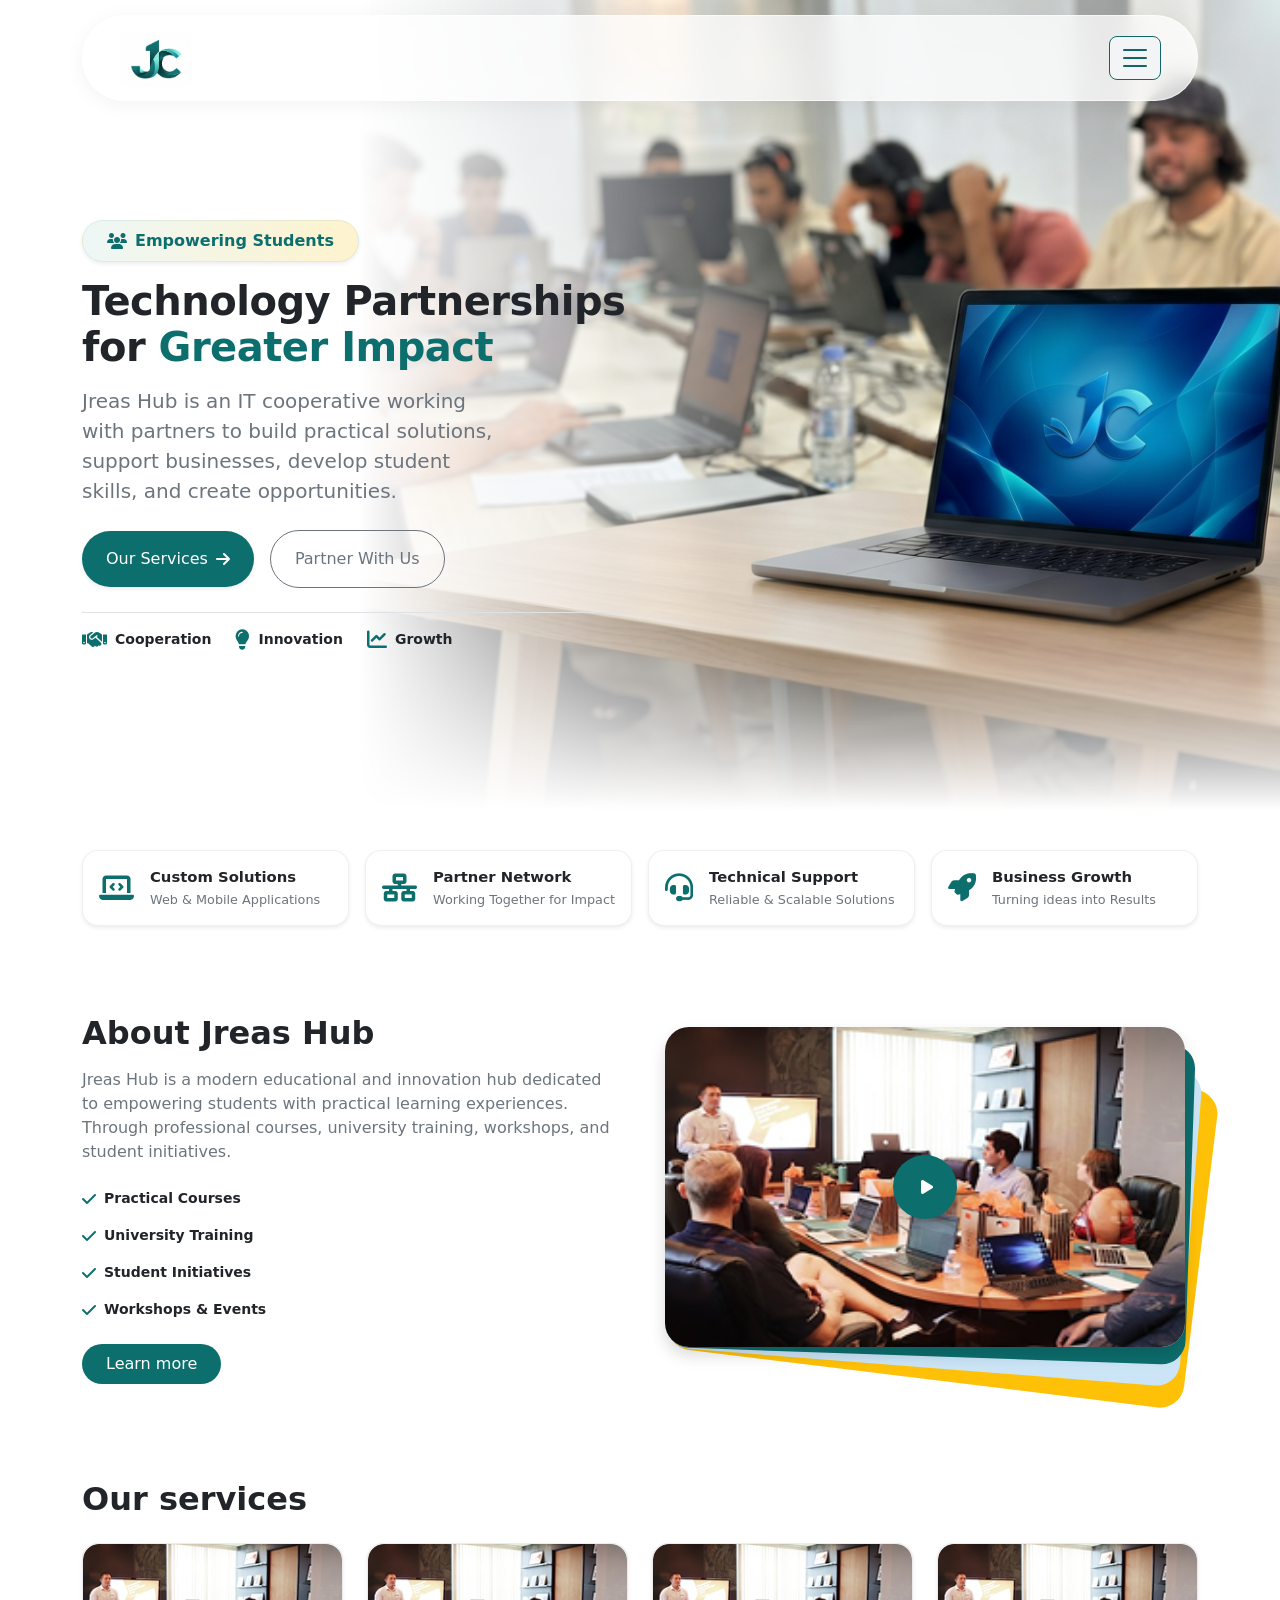
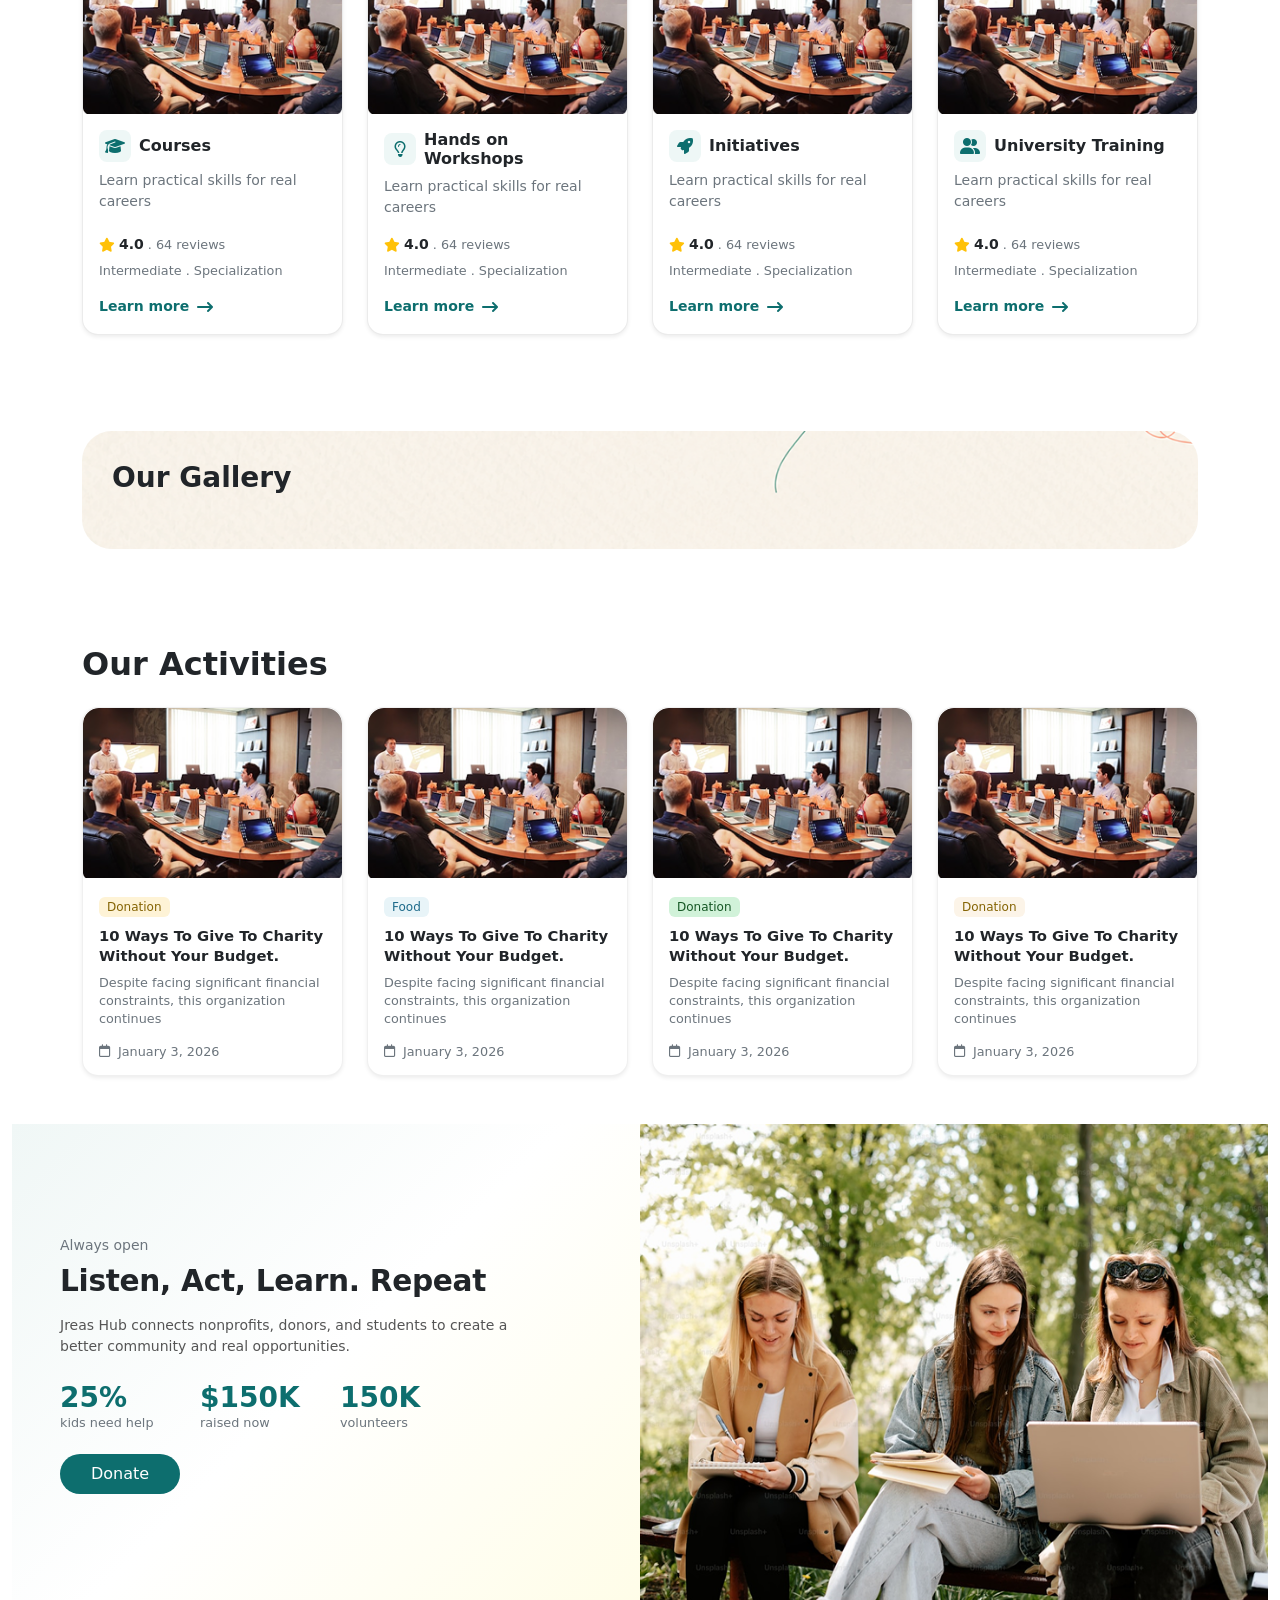
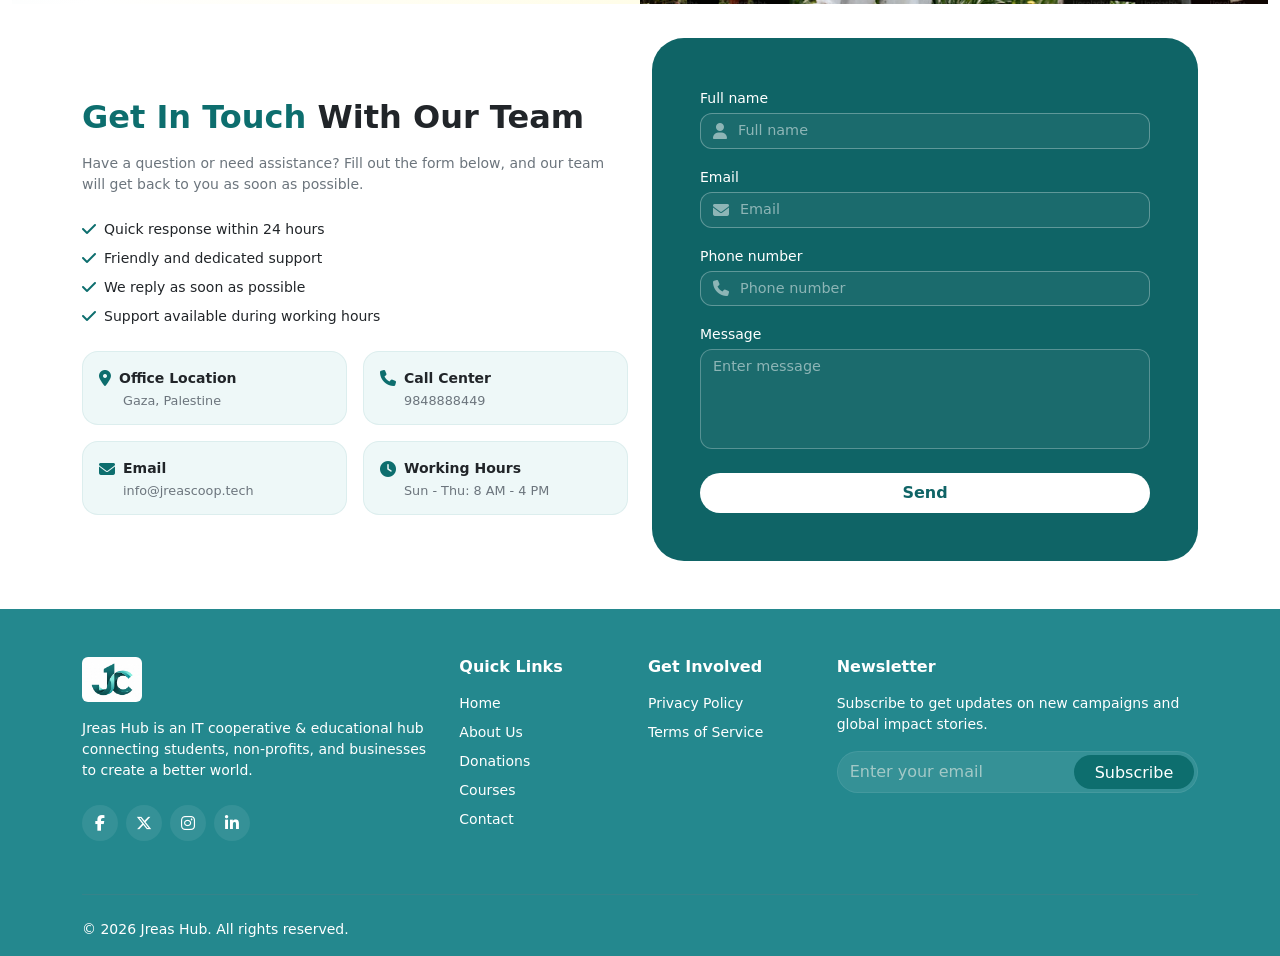
==== commit 82c9a9ef: "lastt" ====
--- a/index.html
+++ b/index.html
@@ -155,13 +155,7 @@
                 <a class="nav-link" href="Contact.html">Contact</a>
               </li>
             </ul>
-            <div class="nav-icon d-flex align-items-center justify-content-center gap-3">
-              <div class="search-container position-relative d-flex align-items-center">
-                <input type="text" class="search-input-field form-control rounded-pill ps-3 pe-4" id="searchInputField" placeholder="Search...">
-                <button class="search-action-btn border-0 shadow-none" id="searchTriggerBtn" type="button" aria-label="Search">
-                  <i class="fa-solid fa-magnifying-glass"></i>
-                </button>
-              </div>
+
 
               <!-- Language Dropdown -->
               <div class="dropdown language-dropdown">
@@ -174,12 +168,7 @@
                 </ul>
               </div>
 
-              <!-- Sign In -->
-              <a href="#" class="d-flex align-items-center gap-2 text-decoration-none text-dark ms-1 me-2">
-                <img src="assets/img/Ellipse 1.png" alt="User Profile" class="rounded-circle object-fit-cover">
-                <span class="fw-medium small">Sign in</span>
-              </a>
-
+            
               <!-- Donate Button -->
               <a href="https://givebutter.com/gaza-wifi-center-jreas-labs-hirdy3" class="btn btn-teal px-4 py-2 rounded-pill fw-medium">
                 Donate
